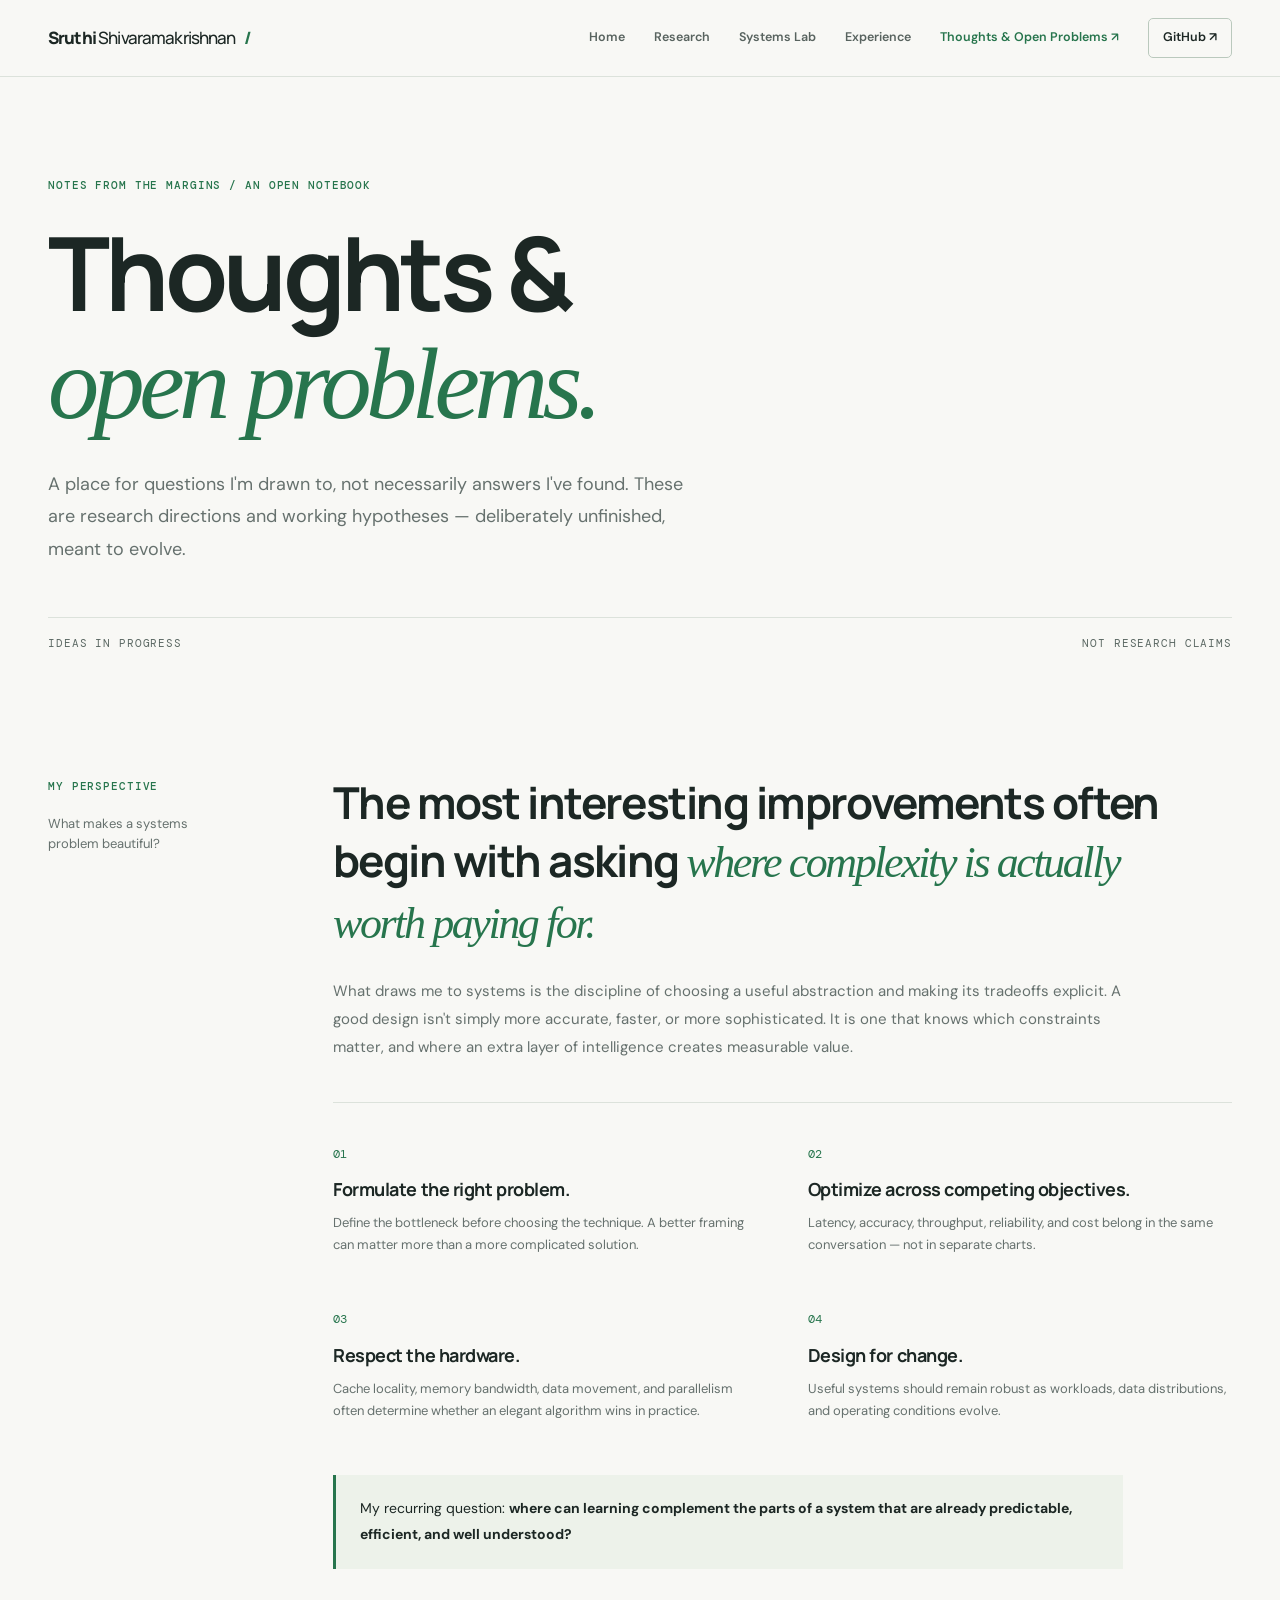
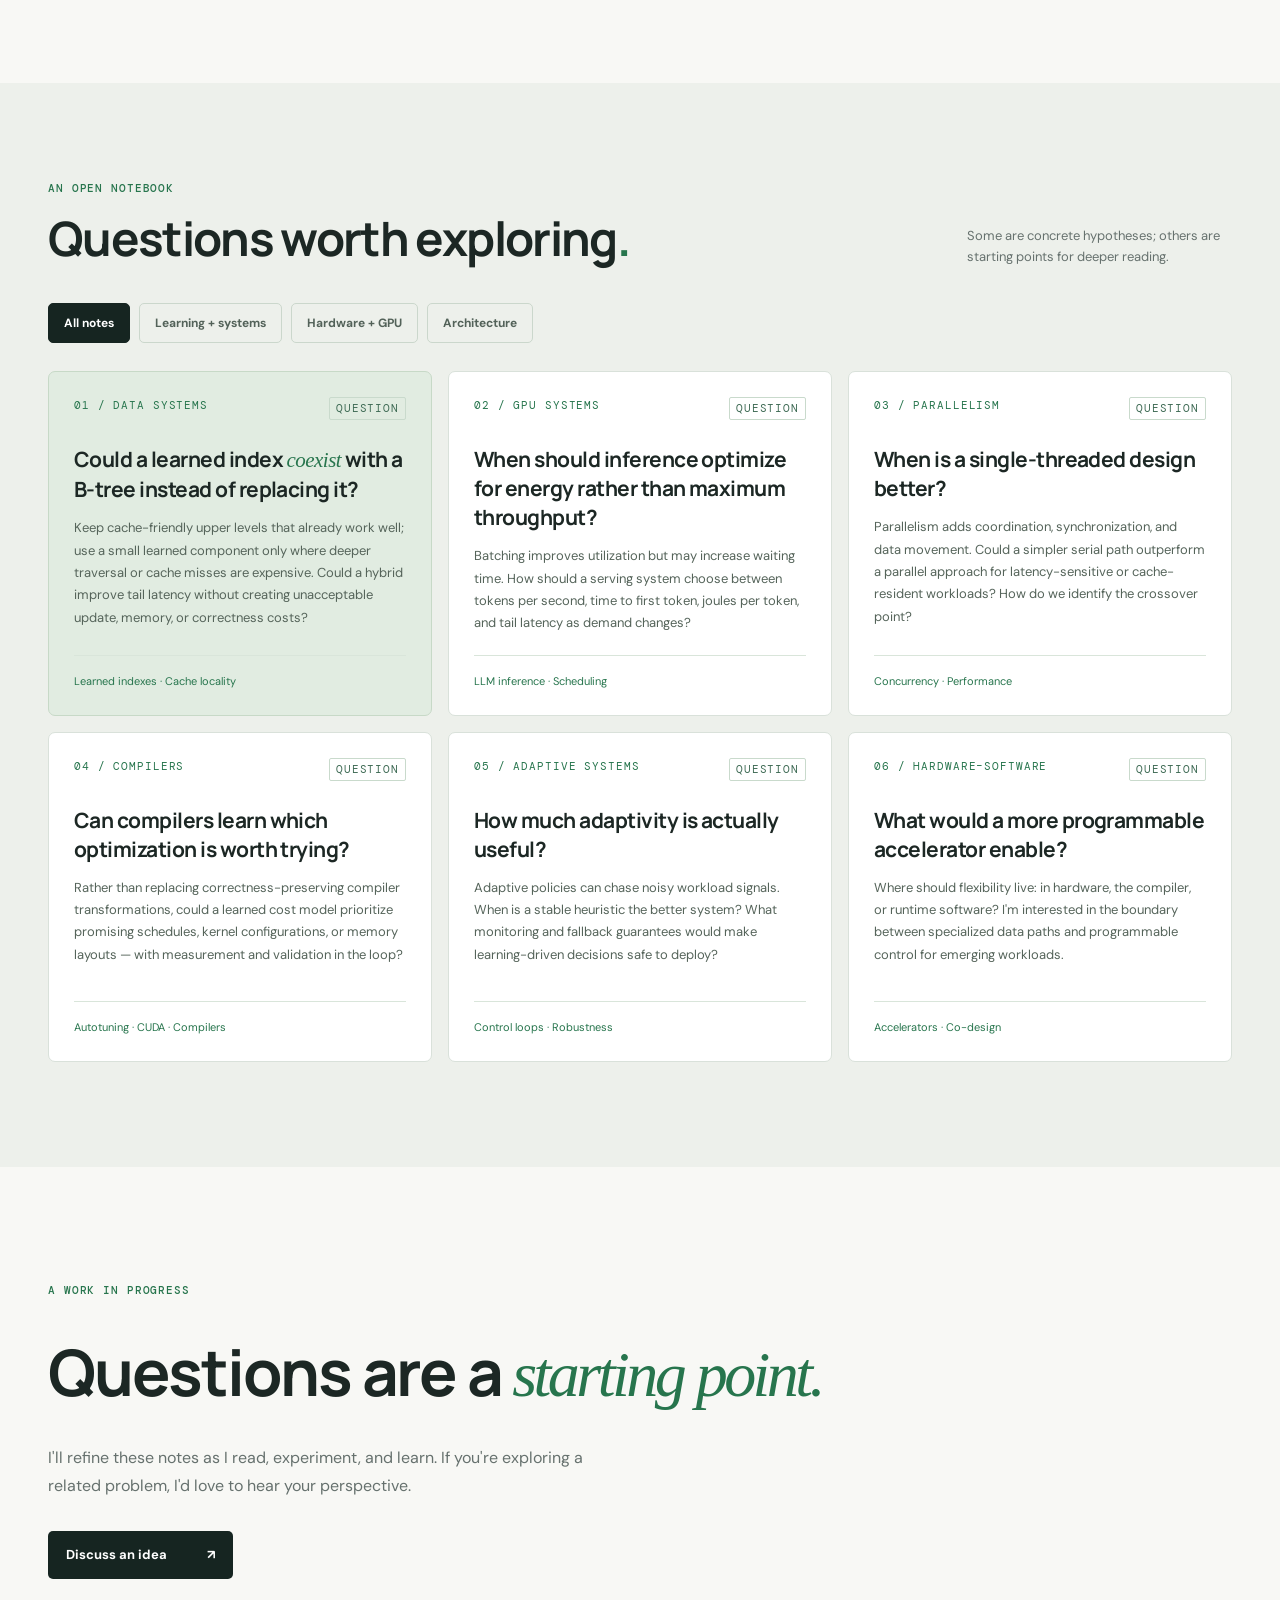
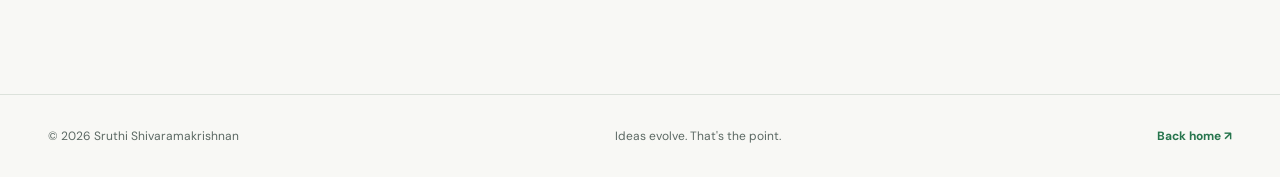
==== thoughts.html @ d37be607 "Enhance HTML with Open Graph metadata Updated the HTML structure and added Open Graph meta tags for " ====
<!doctype html><html lang="en"><head><meta charset="utf-8"><meta name="viewport" content="width=device-width,initial-scale=1"><meta name="theme-color" content="#f8f8f5"><meta name="description" content="Research notes and open questions on systems and learning by Sruthi Shivaramakrishnan."><meta property="og:title" content="Thoughts &amp; Open Problems | Sruthi Shivaramakrishnan"><meta property="og:description" content="Research notes and open questions on systems and learning."><meta property="og:type" content="website"><title>Thoughts &amp; Open Problems | Sruthi Shivaramakrishnan</title><link rel="icon" href="data:image/svg+xml,%3Csvg xmlns=%27http://www.w3.org/2000/svg%27 viewBox=%270 0 64 64%27%3E%3Crect width=%2764%27 height=%2764%27 rx=%2714%27 fill=%27%23162521%27/%3E%3Ctext x=%2732%27 y=%2745%27 font-size=%2740%27 font-family=%27Georgia,serif%27 text-anchor=%27middle%27 fill=%27%23a7d7b6%27%3ES%3C/text%3E%3C/svg%3E"><link rel="preconnect" href="https://fonts.googleapis.com"><link rel="preconnect" href="https://fonts.gstatic.com" crossorigin><link rel="stylesheet" href="https://fonts.googleapis.com/css2?family=DM+Sans:wght@400;500;600;700&family=DM+Mono:wght@400;500&family=Manrope:wght@400;500;600;700;800&display=swap"><link rel="stylesheet" href="style.css"><script src="script.js" defer></script></head><body>
<a class="skip-link" href="#main">Skip to content</a>
<header class="site-header"><div class="header-inner"><a class="wordmark" href="index.html">Sruthi <span>Shivaramakrishnan</span><span class="mark">/</span></a><button class="mobile-toggle" aria-label="Toggle menu" aria-expanded="false" aria-controls="site-nav">Menu <span>☰</span></button><nav class="nav" id="site-nav" aria-label="Main navigation"><a href="index.html">Home</a><a href="index.html#research">Research</a><a href="index.html#lab">Systems Lab</a><a href="index.html#work">Experience</a><a class="active" href="thoughts.html" aria-current="page">Thoughts &amp; Open Problems <span class="nav-arrow" aria-hidden="true">↗</span></a><a class="nav-cv" href="https://github.com/sruShiva" target="_blank" rel="noopener">GitHub ↗</a></nav></div></header>
<main id="main"><section class="thoughts-hero wrap"><span class="section-index">NOTES FROM THE MARGINS / AN OPEN NOTEBOOK</span><h1>Thoughts &amp;<br><em>open problems.</em></h1><p>A place for questions I'm drawn to, not necessarily answers I've found. These are research directions and working hypotheses — deliberately unfinished, meant to evolve.</p><div class="thought-rule"><span>IDEAS IN PROGRESS</span><span>NOT RESEARCH CLAIMS</span></div></section>
<section class="manifesto wrap"><div class="manifesto-side"><span class="section-index">MY PERSPECTIVE</span><p>What makes a systems problem beautiful?</p></div><div class="manifesto-body"><h2>The most interesting improvements often begin with asking <em>where complexity is actually worth paying for.</em></h2><p>What draws me to systems is the discipline of choosing a useful abstraction and making its tradeoffs explicit. A good design isn't simply more accurate, faster, or more sophisticated. It is one that knows which constraints matter, and where an extra layer of intelligence creates measurable value.</p><div class="principles"><div><span>01</span><h3>Formulate the right problem.</h3><p>Define the bottleneck before choosing the technique. A better framing can matter more than a more complicated solution.</p></div><div><span>02</span><h3>Optimize across competing objectives.</h3><p>Latency, accuracy, throughput, reliability, and cost belong in the same conversation — not in separate charts.</p></div><div><span>03</span><h3>Respect the hardware.</h3><p>Cache locality, memory bandwidth, data movement, and parallelism often determine whether an elegant algorithm wins in practice.</p></div><div><span>04</span><h3>Design for change.</h3><p>Useful systems should remain robust as workloads, data distributions, and operating conditions evolve.</p></div></div><p class="manifesto-close">My recurring question: <strong>where can learning complement the parts of a system that are already predictable, efficient, and well understood?</strong></p></div></section>
<section class="problems-section"><div class="wrap"><div class="section-header"><div><span class="section-index">AN OPEN NOTEBOOK</span><h2>Questions worth exploring<span class="period">.</span></h2></div><p>Some are concrete hypotheses; others are starting points for deeper reading.</p></div><div class="filter-row" role="group" aria-label="Filter topics"><button class="filter active" data-filter="all" aria-pressed="true">All notes</button><button class="filter" data-filter="learning" aria-pressed="false">Learning + systems</button><button class="filter" data-filter="hardware" aria-pressed="false">Hardware + GPU</button><button class="filter" data-filter="architecture" aria-pressed="false">Architecture</button></div><div class="problem-grid">
<article class="problem-card featured" data-topic="learning architecture"><div class="card-meta"><span>01 / DATA SYSTEMS</span><span class="question-status">QUESTION</span></div><h3>Could a learned index <em>coexist</em> with a B-tree instead of replacing it?</h3><p>Keep cache-friendly upper levels that already work well; use a small learned component only where deeper traversal or cache misses are expensive. Could a hybrid improve tail latency without creating unacceptable update, memory, or correctness costs?</p><div class="problem-bottom"><span>Learned indexes · Cache locality</span></div></article>
<article class="problem-card" data-topic="learning hardware"><div class="card-meta"><span>02 / GPU SYSTEMS</span><span class="question-status">QUESTION</span></div><h3>When should inference optimize for energy rather than maximum throughput?</h3><p>Batching improves utilization but may increase waiting time. How should a serving system choose between tokens per second, time to first token, joules per token, and tail latency as demand changes?</p><div class="problem-bottom"><span>LLM inference · Scheduling</span></div></article>
<article class="problem-card" data-topic="architecture hardware"><div class="card-meta"><span>03 / PARALLELISM</span><span class="question-status">QUESTION</span></div><h3>When is a single-threaded design better?</h3><p>Parallelism adds coordination, synchronization, and data movement. Could a simpler serial path outperform a parallel approach for latency-sensitive or cache-resident workloads? How do we identify the crossover point?</p><div class="problem-bottom"><span>Concurrency · Performance</span></div></article>
<article class="problem-card" data-topic="learning hardware"><div class="card-meta"><span>04 / COMPILERS</span><span class="question-status">QUESTION</span></div><h3>Can compilers learn which optimization is worth trying?</h3><p>Rather than replacing correctness-preserving compiler transformations, could a learned cost model prioritize promising schedules, kernel configurations, or memory layouts — with measurement and validation in the loop?</p><div class="problem-bottom"><span>Autotuning · CUDA · Compilers</span></div></article>
<article class="problem-card" data-topic="learning architecture"><div class="card-meta"><span>05 / ADAPTIVE SYSTEMS</span><span class="question-status">QUESTION</span></div><h3>How much adaptivity is actually useful?</h3><p>Adaptive policies can chase noisy workload signals. When is a stable heuristic the better system? What monitoring and fallback guarantees would make learning-driven decisions safe to deploy?</p><div class="problem-bottom"><span>Control loops · Robustness</span></div></article>
<article class="problem-card" data-topic="learning architecture hardware"><div class="card-meta"><span>06 / HARDWARE–SOFTWARE</span><span class="question-status">QUESTION</span></div><h3>What would a more programmable accelerator enable?</h3><p>Where should flexibility live: in hardware, the compiler, or runtime software? I'm interested in the boundary between specialized data paths and programmable control for emerging workloads.</p><div class="problem-bottom"><span>Accelerators · Co-design</span></div></article>
</div><p id="no-results" class="no-results" role="status" hidden>No notes in this category yet.</p></div></section>
<section class="note-outro wrap"><span class="section-index">A WORK IN PROGRESS</span><h2>Questions are a <em>starting point.</em></h2><p>I'll refine these notes as I read, experiment, and learn. If you're exploring a related problem, I'd love to hear your perspective.</p><a class="button button-dark" href="mailto:sruths@umich.edu?subject=Systems%20research%20discussion">Discuss an idea <span aria-hidden="true">↗</span></a></section></main>
<footer class="footer"><div class="wrap footer-inner"><span>© <span id="year">2026</span> Sruthi Shivaramakrishnan</span><span>Ideas evolve. That's the point.</span><a href="index.html">Back home <span aria-hidden="true">↗</span></a></div></footer></body></html>
---- style.css ----
:root{--bg:#f8f8f5;--paper:#fff;--ink:#1c2724;--muted:#66716e;--line:#dce2db;--green:#27754d;--pale:#e9f1e7;--dark:#162521;--max:1200px}[hidden]{display:none!important}*{box-sizing:border-box}html{scroll-behavior:smooth;scroll-padding-top:90px}body{margin:0;background:var(--bg);color:var(--ink);font-family:'DM Sans',system-ui,sans-serif;font-size:16px;line-height:1.55}a{color:inherit;text-decoration:none}:focus-visible{outline:2px solid var(--green);outline-offset:3px;border-radius:3px}.skip-link{position:absolute;left:16px;top:-60px;z-index:20;background:var(--dark);color:#fff;padding:10px 16px;border-radius:5px;font-size:13px;font-weight:700}.skip-link:focus{top:12px}button,input{font:inherit}button{cursor:pointer}h1,h2,h3,p{margin-top:0}h1,h2,h3{font-family:Manrope,system-ui,sans-serif}h1{letter-spacing:-.045em}h2{letter-spacing:-.035em}h3{letter-spacing:-.025em}.wrap{width:min(var(--max),calc(100% - 96px));margin-inline:auto}.site-header{background:rgba(248,248,245,.95);border-bottom:1px solid var(--line);position:sticky;z-index:10;top:0;backdrop-filter:blur(14px)}.header-inner{width:min(var(--max),calc(100% - 96px));margin-inline:auto;min-height:76px;padding:0;display:flex;align-items:center;justify-content:space-between;gap:26px}.wordmark{font-family:Manrope,sans-serif;font-size:17px;letter-spacing:-.05em;font-weight:800;white-space:nowrap}.wordmark span:not(.mark){font-weight:500}.mark{color:var(--green);margin-left:8px}.nav{display:flex;align-items:center;gap:29px}.nav>a{font-size:12.5px;color:#58635f;white-space:nowrap;font-weight:600;transition:color .2s}.nav>a:hover,.nav>a.active{color:var(--green)}.nav-arrow{font-size:12px}.nav>a.nav-cv{color:var(--ink);border:1px solid #bac9bd;border-radius:5px;padding:9px 14px}.mobile-toggle{display:none;background:none;border:0;color:var(--ink)}.eyebrow,.section-index,.mini-label,.aside-top,.aside-num,.aside-foot,.chip,.calc-light,.card-meta,.thought-rule,.edu-date,.question-status{font-family:'DM Mono',monospace;font-size:11px;letter-spacing:.08em}.section-index{color:var(--green);font-weight:500}.period{color:var(--green)}.hero{min-height:680px;display:grid;grid-template-columns:1.6fr .88fr;gap:9%;align-items:center;padding-top:80px;padding-bottom:96px}.eyebrow{color:#556862;letter-spacing:.075em;display:flex;align-items:center;gap:10px;margin-bottom:27px}.online-dot{width:8px;height:8px;background:#3b9168;border-radius:50%;box-shadow:0 0 0 4px #e5eee6}.hero h1{font-size:clamp(43px,5.35vw,77px);font-weight:800;line-height:1.13;max-width:760px;margin-bottom:28px}.hero h1 em,.lab-copy h2 em,.thoughts-hero h1 em,.manifesto h2 em,.note-outro h2 em,.contact h2 em{font-family:Georgia,'Times New Roman',serif;font-weight:400;color:var(--green);letter-spacing:-.055em}.underline-sketch{text-decoration:underline;text-decoration-color:#a4c5a8;text-decoration-thickness:5px;text-underline-offset:7px}.hero-text{max-width:640px;font-size:17px;line-height:1.8;color:#54605b;margin-bottom:30px}.hero-actions{display:flex;align-items:center;gap:12px;flex-wrap:wrap}.button{display:inline-flex;gap:40px;align-items:center;justify-content:space-between;padding:14px 18px;font-size:13px;font-weight:700;border-radius:5px;transition:transform .18s,background .18s}.button:hover{transform:translateY(-2px)}.button-dark{background:var(--dark);color:white}.button-dark:hover{background:#2d4a3c}.button-outline{border:1px solid #bfc9c1;background:transparent}.social-line{margin-top:40px;display:flex;gap:20px;flex-wrap:wrap;font-size:12px;color:#55615c}.social-line a{color:var(--green);font-weight:700}.hero-aside{border:1px solid #cfdbd0;border-radius:9px;background:#f0f4ed;padding:26px 29px;box-shadow:14px 14px 0 #e8eee6;max-width:420px}.aside-top span:last-child{white-space:nowrap}.aside-top{display:flex;justify-content:space-between;gap:12px;color:var(--green);padding-bottom:17px;border-bottom:1px solid #ccdbcc}.aside-item{display:flex;gap:18px;padding:18px 0;border-bottom:1px solid #d5e0d4}.aside-num{color:#3f7a58;padding-top:3px}.aside-item p{font-size:17px;letter-spacing:-.025em;line-height:1.45;margin:0}.aside-item strong{color:var(--green)}.aside-foot{padding-top:20px;color:#5c7365;text-transform:uppercase}.quote-band{background:var(--dark);color:#e6eee9;padding:38px 0}.quote-band .wrap{display:flex;align-items:center;gap:60px}.quote-band .section-index{color:#a6cbb1;min-width:150px}.quote-band p{font-size:21px;font-family:Manrope,sans-serif;line-height:1.45;letter-spacing:-.025em;margin:0;flex:1}.quote-band p em{color:#a7d7b6;font-family:Georgia,serif}.quote-band a{white-space:nowrap;color:#bbdac5;font-size:12px;font-weight:700}.section{padding:108px 0 115px}.section-header{display:flex;align-items:flex-end;justify-content:space-between;gap:30px;margin-bottom:36px}.section-header h2,.education-grid h2{font-size:clamp(32px,3.7vw,48px);line-height:1.2;margin:10px 0 0}.section-header>p{font-size:13px;max-width:265px;margin:0;color:var(--muted)}.research-list{border-top:1px solid var(--line)}.research-row{display:grid;grid-template-columns:220px 1fr;gap:30px;padding:30px 0;border-bottom:1px solid var(--line)}.research-meta{display:flex;flex-direction:column;gap:12px;align-items:flex-start;color:#5b6863;font-size:12px}.chip{color:var(--green);background:var(--pale);border:1px solid #d7e6d8;border-radius:3px;padding:5px 8px;font-size:11px}.chip-neutral{color:#666c64;background:#ecede7;border-color:#e3e4dc}.research-row h3{font-size:22px;margin-bottom:9px}.research-row p{max-width:760px;color:var(--muted);font-size:14px;line-height:1.75;margin-bottom:15px}.tags{display:flex;gap:7px;flex-wrap:wrap}.tags span{border:1px solid #d6dfd7;padding:3px 10px;border-radius:30px;font-size:11px;color:#65756b}.lab-section{background:#e9eee8;padding:92px 0}.lab-layout{display:grid;grid-template-columns:.85fr 1.15fr;gap:9%;align-items:center}.lab-copy h2{font-size:clamp(38px,4vw,57px);line-height:1.2;margin:22px 0}.lab-copy>p{color:#59685f;max-width:390px;line-height:1.8}.lab-copy .lab-note{border-left:2px solid var(--green);padding-left:17px;font-size:12px;margin-top:35px}.calculator{background:var(--paper);border:1px solid #d3ddd4;border-radius:9px;box-shadow:0 15px 50px #23372a0d;overflow:hidden}.calc-head{display:flex;justify-content:space-between;align-items:center;padding:23px 27px;border-bottom:1px solid var(--line)}.mini-label{color:var(--green);font-size:11px}.calc-head h3{font-size:19px;margin:4px 0 0}.calc-light{color:var(--green);font-size:11px}.controls{padding:25px 27px 6px;display:grid;gap:11px}.controls label{display:flex;justify-content:space-between;gap:10px;font-size:12px;color:#55615c}.controls label strong{color:var(--ink);font-weight:700}.controls input[type=range]{width:100%;accent-color:var(--green);margin:0 0 11px;cursor:pointer}.metric-grid{display:grid;grid-template-columns:repeat(3,1fr);margin:7px 27px 0;border-top:1px solid var(--line);border-bottom:1px solid var(--line)}.metric{padding:21px 10px 20px 0}.metric+.metric{padding-left:18px;border-left:1px solid var(--line)}.metric span{display:block;color:#55645a;font-size:11px;margin-bottom:6px}.metric strong{font-family:Manrope;font-size:26px;letter-spacing:-.06em}.metric small{font-size:12px;color:#5f6b65;font-weight:500}.calc-footer{padding:17px 27px 24px;display:flex;align-items:center;justify-content:space-between;gap:20px}.calc-footer span{max-width:380px;font-size:11px;line-height:1.5;color:#5f6b65}.calc-footer button{border:0;background:none;font-size:12px;color:var(--green);font-weight:700;white-space:nowrap}.timeline{border-top:1px solid var(--line)}.timeline-row{display:grid;grid-template-columns:210px 1fr;gap:25px;padding:21px 0;border-bottom:1px solid var(--line)}.timeline-row>span{font-family:'DM Mono',monospace;font-size:12px;color:#5b6863}.timeline-row h3{font-size:17px;margin:0 0 4px}.timeline-row p{font-size:13px;color:var(--muted);margin:0}.timeline-row p.role-note{margin-top:8px;max-width:760px;line-height:1.7;color:#4b5a53}#honors{padding-top:100px}.education-strip{background:#edf0eb;padding:74px 0}.education-grid{display:grid;grid-template-columns:1fr 1fr 1fr;gap:60px}.education-grid h3{font-size:18px;margin:12px 0 7px}.education-grid p{font-size:13px;margin:0 0 10px}.education-grid small{font-size:12px;color:var(--muted);line-height:1.7;display:block}.edu-date{color:var(--green)}.contact{padding-top:110px;padding-bottom:110px}.contact h2{font-size:clamp(39px,5vw,67px);line-height:1.14;margin:20px 0}.contact p{max-width:540px;color:var(--muted);line-height:1.8}.contact .button{margin-top:12px}.footer{border-top:1px solid var(--line)}.footer-inner{min-height:82px;display:flex;align-items:center;justify-content:space-between;gap:15px;color:#5b6863;font-size:12px}.footer a{color:var(--green);font-weight:700}
/* Thoughts page */.thoughts-hero{padding-top:95px;padding-bottom:57px}.thoughts-hero h1{font-size:clamp(58px,8vw,116px);line-height:1.05;margin:22px 0 30px}.thoughts-hero>p{max-width:650px;font-size:18px;color:var(--muted);line-height:1.8;margin-bottom:52px}.thought-rule{border-top:1px solid var(--line);padding-top:17px;display:flex;justify-content:space-between;color:#5b6863}.manifesto{display:grid;grid-template-columns:220px 1fr;gap:65px;padding-top:64px;padding-bottom:100px}.manifesto-side p{font-size:13px;color:var(--muted);margin-top:16px;max-width:175px}.manifesto-body h2{font-size:clamp(27px,3.5vw,44px);max-width:830px;line-height:1.32;margin-bottom:25px}.manifesto-body>p{font-size:15px;line-height:1.85;color:var(--muted);max-width:790px}.principles{display:grid;grid-template-columns:1fr 1fr;gap:37px 50px;border-top:1px solid var(--line);padding-top:38px;margin:40px 0}.principles>div>span{font-family:'DM Mono',monospace;color:var(--green);font-size:12px}.principles h3{font-size:18px;margin:11px 0 8px}.principles p{font-size:13px;line-height:1.7;color:var(--muted)}.manifesto-body .manifesto-close{background:#edf2ea;border-left:3px solid var(--green);padding:21px 24px;color:var(--ink);font-size:14px}.problems-section{padding:92px 0 105px;background:#edf0eb}.filter-row{display:flex;gap:9px;flex-wrap:wrap;margin-bottom:28px}.filter{padding:10px 15px;background:transparent;border:1px solid #cbd7cc;border-radius:5px;color:#536259;font-size:12px;font-weight:700}.filter.active,.filter:hover{background:var(--dark);color:#fff;border-color:var(--dark)}.problem-grid{display:grid;grid-template-columns:repeat(3,1fr);gap:16px}.problem-card{background:#fff;border:1px solid #d9e1da;border-radius:7px;padding:25px;display:flex;flex-direction:column;min-height:330px;transition:transform .2s,box-shadow .2s}.problem-card:hover{transform:translateY(-3px);box-shadow:0 14px 35px #18382510}.problem-card.featured{background:#e1ece1;border-color:#c7d9c7}.card-meta{display:flex;justify-content:space-between;gap:10px;color:var(--green);font-size:11px}.question-status{border:1px solid #c9dacc;color:#3f6b55;border-radius:2px;padding:2px 6px;font-size:11px;white-space:nowrap}.problem-card h3{font-size:21px;line-height:1.38;margin:25px 0 13px}.problem-card h3 em{font-family:Georgia,serif;color:var(--green);font-weight:400}.problem-card>p{color:#55645a;font-size:13px;line-height:1.72;margin:0 0 20px}.problem-bottom{margin-top:auto;border-top:1px solid #d9e5da;padding-top:17px;display:flex;justify-content:space-between;align-items:center;gap:10px;font-size:11px;color:var(--green)}.no-results{color:var(--muted);margin-top:30px}.note-outro{padding-top:110px;padding-bottom:115px}.note-outro h2{font-size:clamp(36px,5vw,66px);margin:20px 0}.note-outro p{max-width:570px;color:var(--muted);line-height:1.75}.note-outro .button{margin-top:15px}
@media(max-width:1100px){.header-inner{width:calc(100% - 56px)}.nav{gap:15px}.nav>a{font-size:11px}.wrap{width:min(var(--max),calc(100% - 56px))}.hero{gap:5%}.hero h1{font-size:clamp(40px,5vw,64px)}.aside-item p{font-size:15px}.problem-grid{grid-template-columns:repeat(2,1fr)}}
@media(min-width:781px) and (max-width:860px){.nav{gap:11px}.nav>a.nav-cv{padding:8px 10px}.header-inner{gap:14px}.wordmark{font-size:15px}}
@media(max-width:780px){.header-inner{min-height:66px}.nav{padding-left:28px!important;padding-right:28px!important}.mobile-toggle{display:flex;gap:7px;align-items:center;font-size:13px;font-weight:700}.nav{display:none;position:absolute;top:66px;left:0;right:0;flex-direction:column;align-items:stretch;background:var(--bg);padding:20px 28px;border-bottom:1px solid var(--line);gap:0;box-shadow:0 15px 25px #0000000a}.nav.open{display:flex}.nav>a{padding:11px 0;font-size:13px}.nav>a.nav-cv{border:0;padding:11px 0}.hero{grid-template-columns:1fr;min-height:auto;padding-top:65px;padding-bottom:85px;gap:45px}.hero-aside{max-width:none}.quote-band .wrap{display:block}.quote-band p{margin:15px 0}.quote-band a{display:inline-block}.section{padding:75px 0}.section-header{display:block}.section-header>p{margin-top:15px}.research-row{grid-template-columns:1fr;gap:14px}.research-meta{grid-column:1/-1;flex-direction:row;align-items:center;gap:15px}.lab-layout{grid-template-columns:1fr;gap:30px}.timeline-row{grid-template-columns:150px 1fr}.education-grid{grid-template-columns:1fr 1fr;gap:35px}.education-grid>div:first-child{grid-column:1/-1}.manifesto{grid-template-columns:1fr;gap:15px}.manifesto-side p{max-width:none}.thoughts-hero{padding-top:68px}.problem-grid{grid-template-columns:1fr 1fr}.problem-card{min-height:340px}.footer-inner{flex-wrap:wrap;padding:23px 0}}
@media(max-width:540px){.wrap{width:calc(100% - 38px)}.header-inner{width:calc(100% - 38px)}.nav{padding-left:19px!important;padding-right:19px!important}.wordmark{font-size:14px}.hero h1{font-size:43px}.hero-text{font-size:15px}.hero-actions{align-items:stretch;flex-direction:column}.hero-actions .button{width:100%}.social-line{gap:12px}.aside-item p{font-size:16px}.research-row h3{font-size:19px}.metric-grid{grid-template-columns:1fr 1fr}.metric:last-child{grid-column:1/-1;border-left:0;border-top:1px solid var(--line);padding-left:0}.metric strong{font-size:25px}.calc-footer{align-items:flex-start}.timeline-row{grid-template-columns:1fr;gap:6px}.education-grid{grid-template-columns:1fr}.education-grid>div:first-child{grid-column:auto}.principles{grid-template-columns:1fr;gap:20px}.problem-grid{grid-template-columns:1fr}.problem-card{min-height:280px}.thoughts-hero h1{font-size:60px}.thoughts-hero>p{font-size:15px}.thought-rule{font-size:10px;gap:12px;flex-wrap:wrap}.footer-inner{display:grid;gap:8px}.quote-band p{font-size:18px}}
@media(prefers-reduced-motion:reduce){*,*:before,*:after{scroll-behavior:auto!important;transition:none!important}}
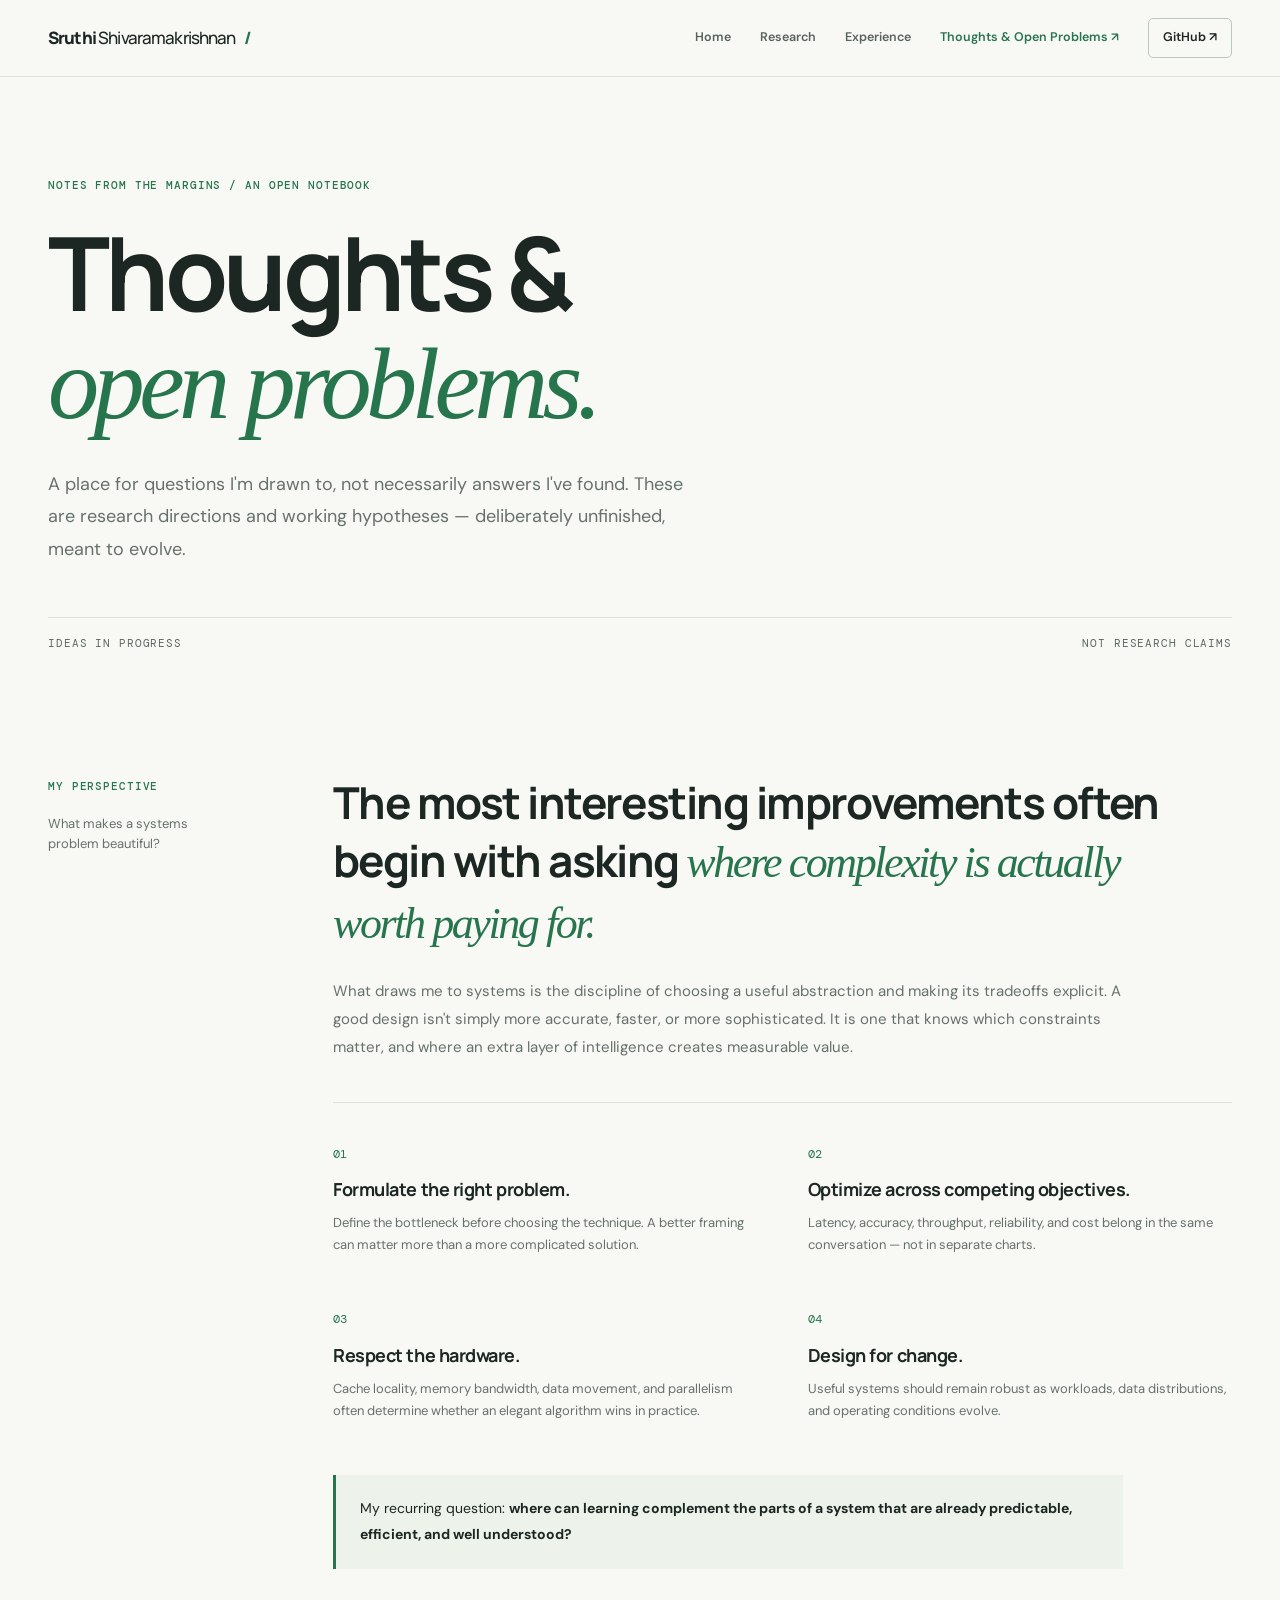
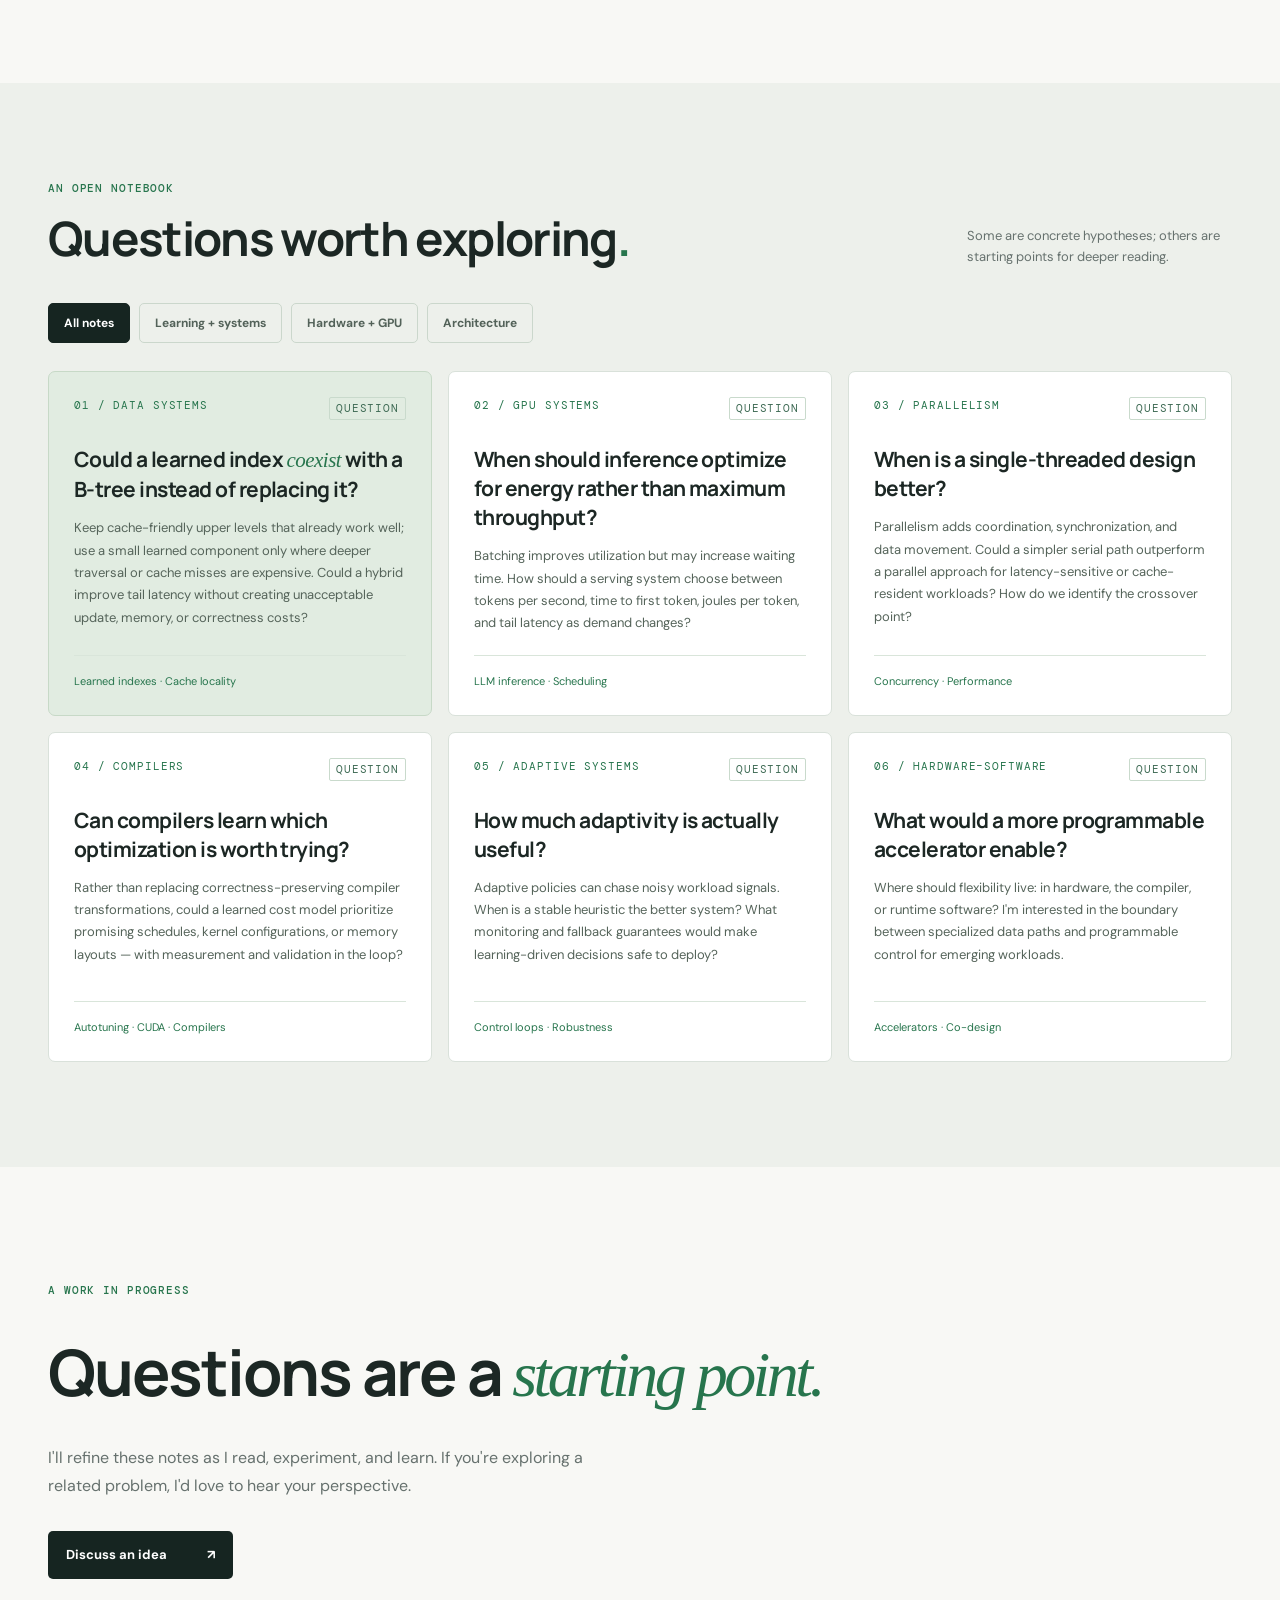
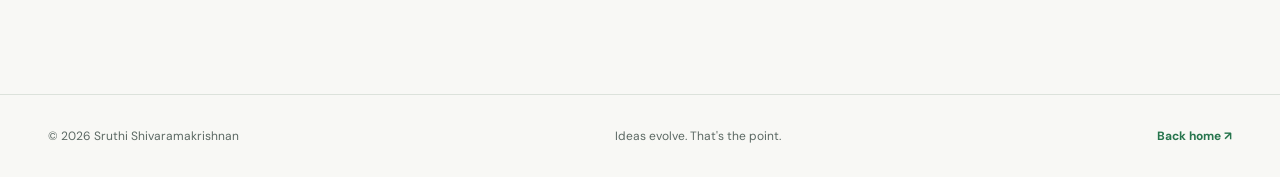
==== commit 61080ec5: "Duplicate header and footer sections in thoughts.html" ====
--- a/thoughts.html
+++ b/thoughts.html
@@ -1,6 +1,6 @@
 <!doctype html><html lang="en"><head><meta charset="utf-8"><meta name="viewport" content="width=device-width,initial-scale=1"><meta name="theme-color" content="#f8f8f5"><meta name="description" content="Research notes and open questions on systems and learning by Sruthi Shivaramakrishnan."><meta property="og:title" content="Thoughts &amp; Open Problems | Sruthi Shivaramakrishnan"><meta property="og:description" content="Research notes and open questions on systems and learning."><meta property="og:type" content="website"><title>Thoughts &amp; Open Problems | Sruthi Shivaramakrishnan</title><link rel="icon" href="data:image/svg+xml,%3Csvg xmlns=%27http://www.w3.org/2000/svg%27 viewBox=%270 0 64 64%27%3E%3Crect width=%2764%27 height=%2764%27 rx=%2714%27 fill=%27%23162521%27/%3E%3Ctext x=%2732%27 y=%2745%27 font-size=%2740%27 font-family=%27Georgia,serif%27 text-anchor=%27middle%27 fill=%27%23a7d7b6%27%3ES%3C/text%3E%3C/svg%3E"><link rel="preconnect" href="https://fonts.googleapis.com"><link rel="preconnect" href="https://fonts.gstatic.com" crossorigin><link rel="stylesheet" href="https://fonts.googleapis.com/css2?family=DM+Sans:wght@400;500;600;700&family=DM+Mono:wght@400;500&family=Manrope:wght@400;500;600;700;800&display=swap"><link rel="stylesheet" href="style.css"><script src="script.js" defer></script></head><body>
 <a class="skip-link" href="#main">Skip to content</a>
-<header class="site-header"><div class="header-inner"><a class="wordmark" href="index.html">Sruthi <span>Shivaramakrishnan</span><span class="mark">/</span></a><button class="mobile-toggle" aria-label="Toggle menu" aria-expanded="false" aria-controls="site-nav">Menu <span>☰</span></button><nav class="nav" id="site-nav" aria-label="Main navigation"><a href="index.html">Home</a><a href="index.html#research">Research</a><a href="index.html#lab">Systems Lab</a><a href="index.html#work">Experience</a><a class="active" href="thoughts.html" aria-current="page">Thoughts &amp; Open Problems <span class="nav-arrow" aria-hidden="true">↗</span></a><a class="nav-cv" href="https://github.com/sruShiva" target="_blank" rel="noopener">GitHub ↗</a></nav></div></header>
+<header class="site-header"><div class="header-inner"><a class="wordmark" href="index.html">Sruthi <span>Shivaramakrishnan</span><span class="mark">/</span></a><button class="mobile-toggle" aria-label="Toggle menu" aria-expanded="false" aria-controls="site-nav">Menu <span>☰</span></button><nav class="nav" id="site-nav" aria-label="Main navigation"><a href="index.html">Home</a><a href="index.html#research">Research</a><a href="index.html#work">Experience</a><a class="active" href="thoughts.html" aria-current="page">Thoughts &amp; Open Problems <span class="nav-arrow" aria-hidden="true">↗</span></a><a class="nav-cv" href="https://github.com/sruShiva" target="_blank" rel="noopener">GitHub ↗</a></nav></div></header>
 <main id="main"><section class="thoughts-hero wrap"><span class="section-index">NOTES FROM THE MARGINS / AN OPEN NOTEBOOK</span><h1>Thoughts &amp;<br><em>open problems.</em></h1><p>A place for questions I'm drawn to, not necessarily answers I've found. These are research directions and working hypotheses — deliberately unfinished, meant to evolve.</p><div class="thought-rule"><span>IDEAS IN PROGRESS</span><span>NOT RESEARCH CLAIMS</span></div></section>
 <section class="manifesto wrap"><div class="manifesto-side"><span class="section-index">MY PERSPECTIVE</span><p>What makes a systems problem beautiful?</p></div><div class="manifesto-body"><h2>The most interesting improvements often begin with asking <em>where complexity is actually worth paying for.</em></h2><p>What draws me to systems is the discipline of choosing a useful abstraction and making its tradeoffs explicit. A good design isn't simply more accurate, faster, or more sophisticated. It is one that knows which constraints matter, and where an extra layer of intelligence creates measurable value.</p><div class="principles"><div><span>01</span><h3>Formulate the right problem.</h3><p>Define the bottleneck before choosing the technique. A better framing can matter more than a more complicated solution.</p></div><div><span>02</span><h3>Optimize across competing objectives.</h3><p>Latency, accuracy, throughput, reliability, and cost belong in the same conversation — not in separate charts.</p></div><div><span>03</span><h3>Respect the hardware.</h3><p>Cache locality, memory bandwidth, data movement, and parallelism often determine whether an elegant algorithm wins in practice.</p></div><div><span>04</span><h3>Design for change.</h3><p>Useful systems should remain robust as workloads, data distributions, and operating conditions evolve.</p></div></div><p class="manifesto-close">My recurring question: <strong>where can learning complement the parts of a system that are already predictable, efficient, and well understood?</strong></p></div></section>
 <section class="problems-section"><div class="wrap"><div class="section-header"><div><span class="section-index">AN OPEN NOTEBOOK</span><h2>Questions worth exploring<span class="period">.</span></h2></div><p>Some are concrete hypotheses; others are starting points for deeper reading.</p></div><div class="filter-row" role="group" aria-label="Filter topics"><button class="filter active" data-filter="all" aria-pressed="true">All notes</button><button class="filter" data-filter="learning" aria-pressed="false">Learning + systems</button><button class="filter" data-filter="hardware" aria-pressed="false">Hardware + GPU</button><button class="filter" data-filter="architecture" aria-pressed="false">Architecture</button></div><div class="problem-grid">
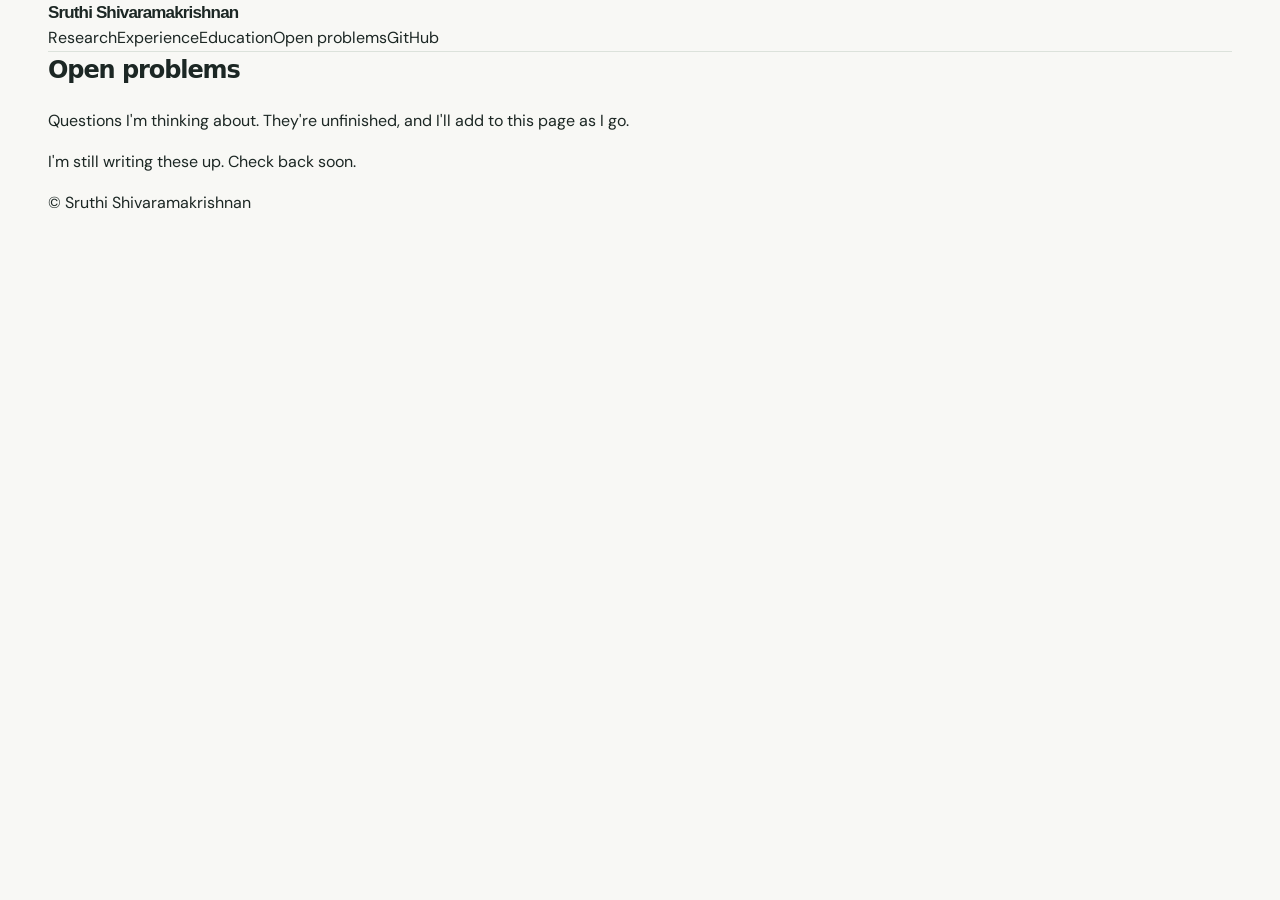
==== commit d18b0b78: "Revise thoughts.html for improved structure and content Updated the HTML structure and content for c" ====
--- a/thoughts.html
+++ b/thoughts.html
@@ -1,15 +1,30 @@
-<!doctype html><html lang="en"><head><meta charset="utf-8"><meta name="viewport" content="width=device-width,initial-scale=1"><meta name="theme-color" content="#f8f8f5"><meta name="description" content="Research notes and open questions on systems and learning by Sruthi Shivaramakrishnan."><meta property="og:title" content="Thoughts &amp; Open Problems | Sruthi Shivaramakrishnan"><meta property="og:description" content="Research notes and open questions on systems and learning."><meta property="og:type" content="website"><title>Thoughts &amp; Open Problems | Sruthi Shivaramakrishnan</title><link rel="icon" href="data:image/svg+xml,%3Csvg xmlns=%27http://www.w3.org/2000/svg%27 viewBox=%270 0 64 64%27%3E%3Crect width=%2764%27 height=%2764%27 rx=%2714%27 fill=%27%23162521%27/%3E%3Ctext x=%2732%27 y=%2745%27 font-size=%2740%27 font-family=%27Georgia,serif%27 text-anchor=%27middle%27 fill=%27%23a7d7b6%27%3ES%3C/text%3E%3C/svg%3E"><link rel="preconnect" href="https://fonts.googleapis.com"><link rel="preconnect" href="https://fonts.gstatic.com" crossorigin><link rel="stylesheet" href="https://fonts.googleapis.com/css2?family=DM+Sans:wght@400;500;600;700&family=DM+Mono:wght@400;500&family=Manrope:wght@400;500;600;700;800&display=swap"><link rel="stylesheet" href="style.css"><script src="script.js" defer></script></head><body>
+<!doctype html>
+<html lang="en">
+<head>
+<meta charset="utf-8">
+<meta name="viewport" content="width=device-width,initial-scale=1">
+<title>Open problems | Sruthi Shivaramakrishnan</title>
+<meta name="description" content="Questions in systems and learning that Sruthi Shivaramakrishnan is thinking about.">
+<link rel="icon" href="data:image/svg+xml,%3Csvg xmlns=%27http://www.w3.org/2000/svg%27 viewBox=%270 0 64 64%27%3E%3Crect width=%2764%27 height=%2764%27 rx=%2714%27 fill=%27%23162521%27/%3E%3Ctext x=%2732%27 y=%2745%27 font-size=%2740%27 font-family=%27Georgia,serif%27 text-anchor=%27middle%27 fill=%27%23a7d7b6%27%3ES%3C/text%3E%3C/svg%3E">
+<link rel="preconnect" href="https://fonts.googleapis.com"><link rel="preconnect" href="https://fonts.gstatic.com" crossorigin>
+<link rel="stylesheet" href="https://fonts.googleapis.com/css2?family=DM+Sans:ital,wght@0,400;0,500;0,600;1,400&display=swap">
+<link rel="stylesheet" href="style.css">
+</head>
+<body>
 <a class="skip-link" href="#main">Skip to content</a>
-<header class="site-header"><div class="header-inner"><a class="wordmark" href="index.html">Sruthi <span>Shivaramakrishnan</span><span class="mark">/</span></a><button class="mobile-toggle" aria-label="Toggle menu" aria-expanded="false" aria-controls="site-nav">Menu <span>☰</span></button><nav class="nav" id="site-nav" aria-label="Main navigation"><a href="index.html">Home</a><a href="index.html#research">Research</a><a href="index.html#work">Experience</a><a class="active" href="thoughts.html" aria-current="page">Thoughts &amp; Open Problems <span class="nav-arrow" aria-hidden="true">↗</span></a><a class="nav-cv" href="https://github.com/sruShiva" target="_blank" rel="noopener">GitHub ↗</a></nav></div></header>
-<main id="main"><section class="thoughts-hero wrap"><span class="section-index">NOTES FROM THE MARGINS / AN OPEN NOTEBOOK</span><h1>Thoughts &amp;<br><em>open problems.</em></h1><p>A place for questions I'm drawn to, not necessarily answers I've found. These are research directions and working hypotheses — deliberately unfinished, meant to evolve.</p><div class="thought-rule"><span>IDEAS IN PROGRESS</span><span>NOT RESEARCH CLAIMS</span></div></section>
-<section class="manifesto wrap"><div class="manifesto-side"><span class="section-index">MY PERSPECTIVE</span><p>What makes a systems problem beautiful?</p></div><div class="manifesto-body"><h2>The most interesting improvements often begin with asking <em>where complexity is actually worth paying for.</em></h2><p>What draws me to systems is the discipline of choosing a useful abstraction and making its tradeoffs explicit. A good design isn't simply more accurate, faster, or more sophisticated. It is one that knows which constraints matter, and where an extra layer of intelligence creates measurable value.</p><div class="principles"><div><span>01</span><h3>Formulate the right problem.</h3><p>Define the bottleneck before choosing the technique. A better framing can matter more than a more complicated solution.</p></div><div><span>02</span><h3>Optimize across competing objectives.</h3><p>Latency, accuracy, throughput, reliability, and cost belong in the same conversation — not in separate charts.</p></div><div><span>03</span><h3>Respect the hardware.</h3><p>Cache locality, memory bandwidth, data movement, and parallelism often determine whether an elegant algorithm wins in practice.</p></div><div><span>04</span><h3>Design for change.</h3><p>Useful systems should remain robust as workloads, data distributions, and operating conditions evolve.</p></div></div><p class="manifesto-close">My recurring question: <strong>where can learning complement the parts of a system that are already predictable, efficient, and well understood?</strong></p></div></section>
-<section class="problems-section"><div class="wrap"><div class="section-header"><div><span class="section-index">AN OPEN NOTEBOOK</span><h2>Questions worth exploring<span class="period">.</span></h2></div><p>Some are concrete hypotheses; others are starting points for deeper reading.</p></div><div class="filter-row" role="group" aria-label="Filter topics"><button class="filter active" data-filter="all" aria-pressed="true">All notes</button><button class="filter" data-filter="learning" aria-pressed="false">Learning + systems</button><button class="filter" data-filter="hardware" aria-pressed="false">Hardware + GPU</button><button class="filter" data-filter="architecture" aria-pressed="false">Architecture</button></div><div class="problem-grid">
-<article class="problem-card featured" data-topic="learning architecture"><div class="card-meta"><span>01 / DATA SYSTEMS</span><span class="question-status">QUESTION</span></div><h3>Could a learned index <em>coexist</em> with a B-tree instead of replacing it?</h3><p>Keep cache-friendly upper levels that already work well; use a small learned component only where deeper traversal or cache misses are expensive. Could a hybrid improve tail latency without creating unacceptable update, memory, or correctness costs?</p><div class="problem-bottom"><span>Learned indexes · Cache locality</span></div></article>
-<article class="problem-card" data-topic="learning hardware"><div class="card-meta"><span>02 / GPU SYSTEMS</span><span class="question-status">QUESTION</span></div><h3>When should inference optimize for energy rather than maximum throughput?</h3><p>Batching improves utilization but may increase waiting time. How should a serving system choose between tokens per second, time to first token, joules per token, and tail latency as demand changes?</p><div class="problem-bottom"><span>LLM inference · Scheduling</span></div></article>
-<article class="problem-card" data-topic="architecture hardware"><div class="card-meta"><span>03 / PARALLELISM</span><span class="question-status">QUESTION</span></div><h3>When is a single-threaded design better?</h3><p>Parallelism adds coordination, synchronization, and data movement. Could a simpler serial path outperform a parallel approach for latency-sensitive or cache-resident workloads? How do we identify the crossover point?</p><div class="problem-bottom"><span>Concurrency · Performance</span></div></article>
-<article class="problem-card" data-topic="learning hardware"><div class="card-meta"><span>04 / COMPILERS</span><span class="question-status">QUESTION</span></div><h3>Can compilers learn which optimization is worth trying?</h3><p>Rather than replacing correctness-preserving compiler transformations, could a learned cost model prioritize promising schedules, kernel configurations, or memory layouts — with measurement and validation in the loop?</p><div class="problem-bottom"><span>Autotuning · CUDA · Compilers</span></div></article>
-<article class="problem-card" data-topic="learning architecture"><div class="card-meta"><span>05 / ADAPTIVE SYSTEMS</span><span class="question-status">QUESTION</span></div><h3>How much adaptivity is actually useful?</h3><p>Adaptive policies can chase noisy workload signals. When is a stable heuristic the better system? What monitoring and fallback guarantees would make learning-driven decisions safe to deploy?</p><div class="problem-bottom"><span>Control loops · Robustness</span></div></article>
-<article class="problem-card" data-topic="learning architecture hardware"><div class="card-meta"><span>06 / HARDWARE–SOFTWARE</span><span class="question-status">QUESTION</span></div><h3>What would a more programmable accelerator enable?</h3><p>Where should flexibility live: in hardware, the compiler, or runtime software? I'm interested in the boundary between specialized data paths and programmable control for emerging workloads.</p><div class="problem-bottom"><span>Accelerators · Co-design</span></div></article>
-</div><p id="no-results" class="no-results" role="status" hidden>No notes in this category yet.</p></div></section>
-<section class="note-outro wrap"><span class="section-index">A WORK IN PROGRESS</span><h2>Questions are a <em>starting point.</em></h2><p>I'll refine these notes as I read, experiment, and learn. If you're exploring a related problem, I'd love to hear your perspective.</p><a class="button button-dark" href="mailto:sruths@umich.edu?subject=Systems%20research%20discussion">Discuss an idea <span aria-hidden="true">↗</span></a></section></main>
-<footer class="footer"><div class="wrap footer-inner"><span>© <span id="year">2026</span> Sruthi Shivaramakrishnan</span><span>Ideas evolve. That's the point.</span><a href="index.html">Back home <span aria-hidden="true">↗</span></a></div></footer></body></html>
+<header class="wrap site-header"><a class="wordmark" href="index.html">Sruthi Shivaramakrishnan</a><nav aria-label="Main navigation"><a href="index.html#research">Research</a><a href="index.html#experience">Experience</a><a href="index.html#education">Education</a><a href="thoughts.html" aria-current="page">Open problems</a><a href="https://github.com/sruShiva" target="_blank" rel="noopener">GitHub</a></nav></header>
+<main id="main" class="wrap">
+<section class="intro">
+<h1>Open problems</h1>
+<p>Questions I'm thinking about. They're unfinished, and I'll add to this page as I go.</p>
+</section>
+<section class="notes">
+<!-- Add each question like this:
+<article class="entry"><h3>Your question</h3><p>A few sentences in your own words.</p></article>
+-->
+<p class="meta">I'm still writing these up. Check back soon.</p>
+</section>
+</main>
+<footer class="wrap site-footer">© Sruthi Shivaramakrishnan</footer>
+</body>
+</html>
--- a/style.css
+++ b/style.css
@@ -1,7 +1,7 @@
-:root{--bg:#f8f8f5;--paper:#fff;--ink:#1c2724;--muted:#66716e;--line:#dce2db;--green:#27754d;--pale:#e9f1e7;--dark:#162521;--max:1200px}[hidden]{display:none!important}*{box-sizing:border-box}html{scroll-behavior:smooth;scroll-padding-top:90px}body{margin:0;background:var(--bg);color:var(--ink);font-family:'DM Sans',system-ui,sans-serif;font-size:16px;line-height:1.55}a{color:inherit;text-decoration:none}:focus-visible{outline:2px solid var(--green);outline-offset:3px;border-radius:3px}.skip-link{position:absolute;left:16px;top:-60px;z-index:20;background:var(--dark);color:#fff;padding:10px 16px;border-radius:5px;font-size:13px;font-weight:700}.skip-link:focus{top:12px}button,input{font:inherit}button{cursor:pointer}h1,h2,h3,p{margin-top:0}h1,h2,h3{font-family:Manrope,system-ui,sans-serif}h1{letter-spacing:-.045em}h2{letter-spacing:-.035em}h3{letter-spacing:-.025em}.wrap{width:min(var(--max),calc(100% - 96px));margin-inline:auto}.site-header{background:rgba(248,248,245,.95);border-bottom:1px solid var(--line);position:sticky;z-index:10;top:0;backdrop-filter:blur(14px)}.header-inner{width:min(var(--max),calc(100% - 96px));margin-inline:auto;min-height:76px;padding:0;display:flex;align-items:center;justify-content:space-between;gap:26px}.wordmark{font-family:Manrope,sans-serif;font-size:17px;letter-spacing:-.05em;font-weight:800;white-space:nowrap}.wordmark span:not(.mark){font-weight:500}.mark{color:var(--green);margin-left:8px}.nav{display:flex;align-items:center;gap:29px}.nav>a{font-size:12.5px;color:#58635f;white-space:nowrap;font-weight:600;transition:color .2s}.nav>a:hover,.nav>a.active{color:var(--green)}.nav-arrow{font-size:12px}.nav>a.nav-cv{color:var(--ink);border:1px solid #bac9bd;border-radius:5px;padding:9px 14px}.mobile-toggle{display:none;background:none;border:0;color:var(--ink)}.eyebrow,.section-index,.mini-label,.aside-top,.aside-num,.aside-foot,.chip,.calc-light,.card-meta,.thought-rule,.edu-date,.question-status{font-family:'DM Mono',monospace;font-size:11px;letter-spacing:.08em}.section-index{color:var(--green);font-weight:500}.period{color:var(--green)}.hero{min-height:680px;display:grid;grid-template-columns:1.6fr .88fr;gap:9%;align-items:center;padding-top:80px;padding-bottom:96px}.eyebrow{color:#556862;letter-spacing:.075em;display:flex;align-items:center;gap:10px;margin-bottom:27px}.online-dot{width:8px;height:8px;background:#3b9168;border-radius:50%;box-shadow:0 0 0 4px #e5eee6}.hero h1{font-size:clamp(43px,5.35vw,77px);font-weight:800;line-height:1.13;max-width:760px;margin-bottom:28px}.hero h1 em,.lab-copy h2 em,.thoughts-hero h1 em,.manifesto h2 em,.note-outro h2 em,.contact h2 em{font-family:Georgia,'Times New Roman',serif;font-weight:400;color:var(--green);letter-spacing:-.055em}.underline-sketch{text-decoration:underline;text-decoration-color:#a4c5a8;text-decoration-thickness:5px;text-underline-offset:7px}.hero-text{max-width:640px;font-size:17px;line-height:1.8;color:#54605b;margin-bottom:30px}.hero-actions{display:flex;align-items:center;gap:12px;flex-wrap:wrap}.button{display:inline-flex;gap:40px;align-items:center;justify-content:space-between;padding:14px 18px;font-size:13px;font-weight:700;border-radius:5px;transition:transform .18s,background .18s}.button:hover{transform:translateY(-2px)}.button-dark{background:var(--dark);color:white}.button-dark:hover{background:#2d4a3c}.button-outline{border:1px solid #bfc9c1;background:transparent}.social-line{margin-top:40px;display:flex;gap:20px;flex-wrap:wrap;font-size:12px;color:#55615c}.social-line a{color:var(--green);font-weight:700}.hero-aside{border:1px solid #cfdbd0;border-radius:9px;background:#f0f4ed;padding:26px 29px;box-shadow:14px 14px 0 #e8eee6;max-width:420px}.aside-top span:last-child{white-space:nowrap}.aside-top{display:flex;justify-content:space-between;gap:12px;color:var(--green);padding-bottom:17px;border-bottom:1px solid #ccdbcc}.aside-item{display:flex;gap:18px;padding:18px 0;border-bottom:1px solid #d5e0d4}.aside-num{color:#3f7a58;padding-top:3px}.aside-item p{font-size:17px;letter-spacing:-.025em;line-height:1.45;margin:0}.aside-item strong{color:var(--green)}.aside-foot{padding-top:20px;color:#5c7365;text-transform:uppercase}.quote-band{background:var(--dark);color:#e6eee9;padding:38px 0}.quote-band .wrap{display:flex;align-items:center;gap:60px}.quote-band .section-index{color:#a6cbb1;min-width:150px}.quote-band p{font-size:21px;font-family:Manrope,sans-serif;line-height:1.45;letter-spacing:-.025em;margin:0;flex:1}.quote-band p em{color:#a7d7b6;font-family:Georgia,serif}.quote-band a{white-space:nowrap;color:#bbdac5;font-size:12px;font-weight:700}.section{padding:108px 0 115px}.section-header{display:flex;align-items:flex-end;justify-content:space-between;gap:30px;margin-bottom:36px}.section-header h2,.education-grid h2{font-size:clamp(32px,3.7vw,48px);line-height:1.2;margin:10px 0 0}.section-header>p{font-size:13px;max-width:265px;margin:0;color:var(--muted)}.research-list{border-top:1px solid var(--line)}.research-row{display:grid;grid-template-columns:220px 1fr;gap:30px;padding:30px 0;border-bottom:1px solid var(--line)}.research-meta{display:flex;flex-direction:column;gap:12px;align-items:flex-start;color:#5b6863;font-size:12px}.chip{color:var(--green);background:var(--pale);border:1px solid #d7e6d8;border-radius:3px;padding:5px 8px;font-size:11px}.chip-neutral{color:#666c64;background:#ecede7;border-color:#e3e4dc}.research-row h3{font-size:22px;margin-bottom:9px}.research-row p{max-width:760px;color:var(--muted);font-size:14px;line-height:1.75;margin-bottom:15px}.tags{display:flex;gap:7px;flex-wrap:wrap}.tags span{border:1px solid #d6dfd7;padding:3px 10px;border-radius:30px;font-size:11px;color:#65756b}.lab-section{background:#e9eee8;padding:92px 0}.lab-layout{display:grid;grid-template-columns:.85fr 1.15fr;gap:9%;align-items:center}.lab-copy h2{font-size:clamp(38px,4vw,57px);line-height:1.2;margin:22px 0}.lab-copy>p{color:#59685f;max-width:390px;line-height:1.8}.lab-copy .lab-note{border-left:2px solid var(--green);padding-left:17px;font-size:12px;margin-top:35px}.calculator{background:var(--paper);border:1px solid #d3ddd4;border-radius:9px;box-shadow:0 15px 50px #23372a0d;overflow:hidden}.calc-head{display:flex;justify-content:space-between;align-items:center;padding:23px 27px;border-bottom:1px solid var(--line)}.mini-label{color:var(--green);font-size:11px}.calc-head h3{font-size:19px;margin:4px 0 0}.calc-light{color:var(--green);font-size:11px}.controls{padding:25px 27px 6px;display:grid;gap:11px}.controls label{display:flex;justify-content:space-between;gap:10px;font-size:12px;color:#55615c}.controls label strong{color:var(--ink);font-weight:700}.controls input[type=range]{width:100%;accent-color:var(--green);margin:0 0 11px;cursor:pointer}.metric-grid{display:grid;grid-template-columns:repeat(3,1fr);margin:7px 27px 0;border-top:1px solid var(--line);border-bottom:1px solid var(--line)}.metric{padding:21px 10px 20px 0}.metric+.metric{padding-left:18px;border-left:1px solid var(--line)}.metric span{display:block;color:#55645a;font-size:11px;margin-bottom:6px}.metric strong{font-family:Manrope;font-size:26px;letter-spacing:-.06em}.metric small{font-size:12px;color:#5f6b65;font-weight:500}.calc-footer{padding:17px 27px 24px;display:flex;align-items:center;justify-content:space-between;gap:20px}.calc-footer span{max-width:380px;font-size:11px;line-height:1.5;color:#5f6b65}.calc-footer button{border:0;background:none;font-size:12px;color:var(--green);font-weight:700;white-space:nowrap}.timeline{border-top:1px solid var(--line)}.timeline-row{display:grid;grid-template-columns:210px 1fr;gap:25px;padding:21px 0;border-bottom:1px solid var(--line)}.timeline-row>span{font-family:'DM Mono',monospace;font-size:12px;color:#5b6863}.timeline-row h3{font-size:17px;margin:0 0 4px}.timeline-row p{font-size:13px;color:var(--muted);margin:0}.timeline-row p.role-note{margin-top:8px;max-width:760px;line-height:1.7;color:#4b5a53}#honors{padding-top:100px}.education-strip{background:#edf0eb;padding:74px 0}.education-grid{display:grid;grid-template-columns:1fr 1fr 1fr;gap:60px}.education-grid h3{font-size:18px;margin:12px 0 7px}.education-grid p{font-size:13px;margin:0 0 10px}.education-grid small{font-size:12px;color:var(--muted);line-height:1.7;display:block}.edu-date{color:var(--green)}.contact{padding-top:110px;padding-bottom:110px}.contact h2{font-size:clamp(39px,5vw,67px);line-height:1.14;margin:20px 0}.contact p{max-width:540px;color:var(--muted);line-height:1.8}.contact .button{margin-top:12px}.footer{border-top:1px solid var(--line)}.footer-inner{min-height:82px;display:flex;align-items:center;justify-content:space-between;gap:15px;color:#5b6863;font-size:12px}.footer a{color:var(--green);font-weight:700}
+:root{--bg:#f8f8f5;--paper:#fff;--ink:#1c2724;--muted:#66716e;--line:#dce2db;--green:#27754d;--pale:#e9f1e7;--dark:#162521;--max:1200px}[hidden]{display:none!important}*{box-sizing:border-box}html{scroll-behavior:smooth;scroll-padding-top:90px}body{margin:0;background:var(--bg);color:var(--ink);font-family:'DM Sans',system-ui,sans-serif;font-size:16px;line-height:1.55}a{color:inherit;text-decoration:none}:focus-visible{outline:2px solid var(--green);outline-offset:3px;border-radius:3px}.skip-link{position:absolute;left:16px;top:-60px;z-index:20;background:var(--dark);color:#fff;padding:10px 16px;border-radius:5px;font-size:13px;font-weight:700}.skip-link:focus{top:12px}button,input{font:inherit}button{cursor:pointer}h1,h2,h3,p{margin-top:0}h1,h2,h3{font-family:Manrope,system-ui,sans-serif}h1{letter-spacing:-.045em}h2{letter-spacing:-.035em}h3{letter-spacing:-.025em}.wrap{width:min(var(--max),calc(100% - 96px));margin-inline:auto}.site-header{background:rgba(248,248,245,.95);border-bottom:1px solid var(--line);position:sticky;z-index:10;top:0;backdrop-filter:blur(14px)}.header-inner{width:min(var(--max),calc(100% - 96px));margin-inline:auto;min-height:76px;padding:0;display:flex;align-items:center;justify-content:space-between;gap:26px}.wordmark{font-family:Manrope,sans-serif;font-size:17px;letter-spacing:-.05em;font-weight:800;white-space:nowrap}.wordmark span:not(.mark){font-weight:500}.mark{color:var(--green);margin-left:8px}.nav{display:flex;align-items:center;gap:29px}.nav>a{font-size:12.5px;color:#58635f;white-space:nowrap;font-weight:600;transition:color .2s}.nav>a:hover,.nav>a.active{color:var(--green)}.nav-arrow{font-size:12px}.nav>a.nav-cv{color:var(--ink);border:1px solid #bac9bd;border-radius:5px;padding:9px 14px}.mobile-toggle{display:none;background:none;border:0;color:var(--ink)}.eyebrow,.section-index,.mini-label,.aside-top,.aside-num,.aside-foot,.chip,.calc-light,.card-meta,.thought-rule,.edu-date,.question-status{font-family:'DM Mono',monospace;font-size:11px;letter-spacing:.08em}.section-index{color:var(--green);font-weight:500}.period{color:var(--green)}.hero{min-height:680px;display:grid;grid-template-columns:1.6fr .88fr;gap:9%;align-items:center;padding-top:80px;padding-bottom:96px}.eyebrow{color:#556862;letter-spacing:.075em;display:flex;align-items:center;gap:10px;margin-bottom:27px}.online-dot{width:8px;height:8px;background:#3b9168;border-radius:50%;box-shadow:0 0 0 4px #e5eee6}.hero h1{font-size:clamp(43px,5.35vw,77px);font-weight:800;line-height:1.13;max-width:760px;margin-bottom:28px}.hero h1 em,.thoughts-hero h1 em,.manifesto h2 em,.note-outro h2 em,.contact h2 em{font-family:Georgia,'Times New Roman',serif;font-weight:400;color:var(--green);letter-spacing:-.055em}.underline-sketch{text-decoration:underline;text-decoration-color:#a4c5a8;text-decoration-thickness:5px;text-underline-offset:7px}.hero-text{max-width:640px;font-size:17px;line-height:1.8;color:#54605b;margin-bottom:30px}.hero-actions{display:flex;align-items:center;gap:12px;flex-wrap:wrap}.button{display:inline-flex;gap:40px;align-items:center;justify-content:space-between;padding:14px 18px;font-size:13px;font-weight:700;border-radius:5px;transition:transform .18s,background .18s}.button:hover{transform:translateY(-2px)}.button-dark{background:var(--dark);color:white}.button-dark:hover{background:#2d4a3c}.button-outline{border:1px solid #bfc9c1;background:transparent}.social-line{margin-top:40px;display:flex;gap:20px;flex-wrap:wrap;font-size:12px;color:#55615c}.social-line a{color:var(--green);font-weight:700}.hero-aside{border:1px solid #cfdbd0;border-radius:9px;background:#f0f4ed;padding:26px 29px;box-shadow:14px 14px 0 #e8eee6;max-width:420px}.aside-top span:last-child{white-space:nowrap}.aside-top{display:flex;justify-content:space-between;gap:12px;color:var(--green);padding-bottom:17px;border-bottom:1px solid #ccdbcc}.aside-item{display:flex;gap:18px;padding:18px 0;border-bottom:1px solid #d5e0d4}.aside-num{color:#3f7a58;padding-top:3px}.aside-item p{font-size:17px;letter-spacing:-.025em;line-height:1.45;margin:0}.aside-item strong{color:var(--green)}.aside-foot{padding-top:20px;color:#5c7365;text-transform:uppercase}.quote-band{background:var(--dark);color:#e6eee9;padding:38px 0}.quote-band .wrap{display:flex;align-items:center;gap:60px}.quote-band .section-index{color:#a6cbb1;min-width:150px}.quote-band p{font-size:21px;font-family:Manrope,sans-serif;line-height:1.45;letter-spacing:-.025em;margin:0;flex:1}.quote-band p em{color:#a7d7b6;font-family:Georgia,serif}.quote-band a{white-space:nowrap;color:#bbdac5;font-size:12px;font-weight:700}.section{padding:108px 0 115px}.section-header{display:flex;align-items:flex-end;justify-content:space-between;gap:30px;margin-bottom:36px}.section-header h2,.education-grid h2{font-size:clamp(32px,3.7vw,48px);line-height:1.2;margin:10px 0 0}.section-header>p{font-size:13px;max-width:265px;margin:0;color:var(--muted)}.research-list{border-top:1px solid var(--line)}.research-row{display:grid;grid-template-columns:220px 1fr;gap:30px;padding:30px 0;border-bottom:1px solid var(--line)}.research-meta{display:flex;flex-direction:column;gap:12px;align-items:flex-start;color:#5b6863;font-size:12px}.chip{color:var(--green);background:var(--pale);border:1px solid #d7e6d8;border-radius:3px;padding:5px 8px;font-size:11px}.chip-neutral{color:#666c64;background:#ecede7;border-color:#e3e4dc}.research-row h3{font-size:22px;margin-bottom:9px}.research-row p{max-width:760px;color:var(--muted);font-size:14px;line-height:1.75;margin-bottom:15px}.tags{display:flex;gap:7px;flex-wrap:wrap}.tags span{border:1px solid #d6dfd7;padding:3px 10px;border-radius:30px;font-size:11px;color:#65756b}.timeline{border-top:1px solid var(--line)}.timeline-row{display:grid;grid-template-columns:210px 1fr;gap:25px;padding:21px 0;border-bottom:1px solid var(--line)}.timeline-row>span{font-family:'DM Mono',monospace;font-size:12px;color:#5b6863}.timeline-row h3{font-size:17px;margin:0 0 4px}.timeline-row p{font-size:13px;color:var(--muted);margin:0}.timeline-row p.role-note{margin-top:8px;max-width:760px;line-height:1.7;color:#4b5a53}#honors{padding-top:100px}#work{padding-top:40px}.education-strip{background:#edf0eb;padding:74px 0}.education-grid{display:grid;grid-template-columns:1fr 1fr 1fr;gap:60px}.education-grid h3{font-size:18px;margin:12px 0 7px}.education-grid p{font-size:13px;margin:0 0 10px}.education-grid small{font-size:12px;color:var(--muted);line-height:1.7;display:block}.edu-date{color:var(--green)}.contact{padding-top:110px;padding-bottom:110px}.contact h2{font-size:clamp(39px,5vw,67px);line-height:1.14;margin:20px 0}.contact p{max-width:540px;color:var(--muted);line-height:1.8}.contact .button{margin-top:12px}.footer{border-top:1px solid var(--line)}.footer-inner{min-height:82px;display:flex;align-items:center;justify-content:space-between;gap:15px;color:#5b6863;font-size:12px}.footer a{color:var(--green);font-weight:700}
 /* Thoughts page */.thoughts-hero{padding-top:95px;padding-bottom:57px}.thoughts-hero h1{font-size:clamp(58px,8vw,116px);line-height:1.05;margin:22px 0 30px}.thoughts-hero>p{max-width:650px;font-size:18px;color:var(--muted);line-height:1.8;margin-bottom:52px}.thought-rule{border-top:1px solid var(--line);padding-top:17px;display:flex;justify-content:space-between;color:#5b6863}.manifesto{display:grid;grid-template-columns:220px 1fr;gap:65px;padding-top:64px;padding-bottom:100px}.manifesto-side p{font-size:13px;color:var(--muted);margin-top:16px;max-width:175px}.manifesto-body h2{font-size:clamp(27px,3.5vw,44px);max-width:830px;line-height:1.32;margin-bottom:25px}.manifesto-body>p{font-size:15px;line-height:1.85;color:var(--muted);max-width:790px}.principles{display:grid;grid-template-columns:1fr 1fr;gap:37px 50px;border-top:1px solid var(--line);padding-top:38px;margin:40px 0}.principles>div>span{font-family:'DM Mono',monospace;color:var(--green);font-size:12px}.principles h3{font-size:18px;margin:11px 0 8px}.principles p{font-size:13px;line-height:1.7;color:var(--muted)}.manifesto-body .manifesto-close{background:#edf2ea;border-left:3px solid var(--green);padding:21px 24px;color:var(--ink);font-size:14px}.problems-section{padding:92px 0 105px;background:#edf0eb}.filter-row{display:flex;gap:9px;flex-wrap:wrap;margin-bottom:28px}.filter{padding:10px 15px;background:transparent;border:1px solid #cbd7cc;border-radius:5px;color:#536259;font-size:12px;font-weight:700}.filter.active,.filter:hover{background:var(--dark);color:#fff;border-color:var(--dark)}.problem-grid{display:grid;grid-template-columns:repeat(3,1fr);gap:16px}.problem-card{background:#fff;border:1px solid #d9e1da;border-radius:7px;padding:25px;display:flex;flex-direction:column;min-height:330px;transition:transform .2s,box-shadow .2s}.problem-card:hover{transform:translateY(-3px);box-shadow:0 14px 35px #18382510}.problem-card.featured{background:#e1ece1;border-color:#c7d9c7}.card-meta{display:flex;justify-content:space-between;gap:10px;color:var(--green);font-size:11px}.question-status{border:1px solid #c9dacc;color:#3f6b55;border-radius:2px;padding:2px 6px;font-size:11px;white-space:nowrap}.problem-card h3{font-size:21px;line-height:1.38;margin:25px 0 13px}.problem-card h3 em{font-family:Georgia,serif;color:var(--green);font-weight:400}.problem-card>p{color:#55645a;font-size:13px;line-height:1.72;margin:0 0 20px}.problem-bottom{margin-top:auto;border-top:1px solid #d9e5da;padding-top:17px;display:flex;justify-content:space-between;align-items:center;gap:10px;font-size:11px;color:var(--green)}.no-results{color:var(--muted);margin-top:30px}.note-outro{padding-top:110px;padding-bottom:115px}.note-outro h2{font-size:clamp(36px,5vw,66px);margin:20px 0}.note-outro p{max-width:570px;color:var(--muted);line-height:1.75}.note-outro .button{margin-top:15px}
 @media(max-width:1100px){.header-inner{width:calc(100% - 56px)}.nav{gap:15px}.nav>a{font-size:11px}.wrap{width:min(var(--max),calc(100% - 56px))}.hero{gap:5%}.hero h1{font-size:clamp(40px,5vw,64px)}.aside-item p{font-size:15px}.problem-grid{grid-template-columns:repeat(2,1fr)}}
 @media(min-width:781px) and (max-width:860px){.nav{gap:11px}.nav>a.nav-cv{padding:8px 10px}.header-inner{gap:14px}.wordmark{font-size:15px}}
-@media(max-width:780px){.header-inner{min-height:66px}.nav{padding-left:28px!important;padding-right:28px!important}.mobile-toggle{display:flex;gap:7px;align-items:center;font-size:13px;font-weight:700}.nav{display:none;position:absolute;top:66px;left:0;right:0;flex-direction:column;align-items:stretch;background:var(--bg);padding:20px 28px;border-bottom:1px solid var(--line);gap:0;box-shadow:0 15px 25px #0000000a}.nav.open{display:flex}.nav>a{padding:11px 0;font-size:13px}.nav>a.nav-cv{border:0;padding:11px 0}.hero{grid-template-columns:1fr;min-height:auto;padding-top:65px;padding-bottom:85px;gap:45px}.hero-aside{max-width:none}.quote-band .wrap{display:block}.quote-band p{margin:15px 0}.quote-band a{display:inline-block}.section{padding:75px 0}.section-header{display:block}.section-header>p{margin-top:15px}.research-row{grid-template-columns:1fr;gap:14px}.research-meta{grid-column:1/-1;flex-direction:row;align-items:center;gap:15px}.lab-layout{grid-template-columns:1fr;gap:30px}.timeline-row{grid-template-columns:150px 1fr}.education-grid{grid-template-columns:1fr 1fr;gap:35px}.education-grid>div:first-child{grid-column:1/-1}.manifesto{grid-template-columns:1fr;gap:15px}.manifesto-side p{max-width:none}.thoughts-hero{padding-top:68px}.problem-grid{grid-template-columns:1fr 1fr}.problem-card{min-height:340px}.footer-inner{flex-wrap:wrap;padding:23px 0}}
-@media(max-width:540px){.wrap{width:calc(100% - 38px)}.header-inner{width:calc(100% - 38px)}.nav{padding-left:19px!important;padding-right:19px!important}.wordmark{font-size:14px}.hero h1{font-size:43px}.hero-text{font-size:15px}.hero-actions{align-items:stretch;flex-direction:column}.hero-actions .button{width:100%}.social-line{gap:12px}.aside-item p{font-size:16px}.research-row h3{font-size:19px}.metric-grid{grid-template-columns:1fr 1fr}.metric:last-child{grid-column:1/-1;border-left:0;border-top:1px solid var(--line);padding-left:0}.metric strong{font-size:25px}.calc-footer{align-items:flex-start}.timeline-row{grid-template-columns:1fr;gap:6px}.education-grid{grid-template-columns:1fr}.education-grid>div:first-child{grid-column:auto}.principles{grid-template-columns:1fr;gap:20px}.problem-grid{grid-template-columns:1fr}.problem-card{min-height:280px}.thoughts-hero h1{font-size:60px}.thoughts-hero>p{font-size:15px}.thought-rule{font-size:10px;gap:12px;flex-wrap:wrap}.footer-inner{display:grid;gap:8px}.quote-band p{font-size:18px}}
+@media(max-width:780px){.header-inner{min-height:66px}.nav{padding-left:28px!important;padding-right:28px!important}.mobile-toggle{display:flex;gap:7px;align-items:center;font-size:13px;font-weight:700}.nav{display:none;position:absolute;top:66px;left:0;right:0;flex-direction:column;align-items:stretch;background:var(--bg);padding:20px 28px;border-bottom:1px solid var(--line);gap:0;box-shadow:0 15px 25px #0000000a}.nav.open{display:flex}.nav>a{padding:11px 0;font-size:13px}.nav>a.nav-cv{border:0;padding:11px 0}.hero{grid-template-columns:1fr;min-height:auto;padding-top:65px;padding-bottom:85px;gap:45px}.hero-aside{max-width:none}.quote-band .wrap{display:block}.quote-band p{margin:15px 0}.quote-band a{display:inline-block}.section{padding:75px 0}.section-header{display:block}.section-header>p{margin-top:15px}.research-row{grid-template-columns:1fr;gap:14px}.research-meta{grid-column:1/-1;flex-direction:row;align-items:center;gap:15px}.timeline-row{grid-template-columns:150px 1fr}.education-grid{grid-template-columns:1fr 1fr;gap:35px}.education-grid>div:first-child{grid-column:1/-1}.manifesto{grid-template-columns:1fr;gap:15px}.manifesto-side p{max-width:none}.thoughts-hero{padding-top:68px}.problem-grid{grid-template-columns:1fr 1fr}.problem-card{min-height:340px}.footer-inner{flex-wrap:wrap;padding:23px 0}}
+@media(max-width:540px){.wrap{width:calc(100% - 38px)}.header-inner{width:calc(100% - 38px)}.nav{padding-left:19px!important;padding-right:19px!important}.wordmark{font-size:14px}.hero h1{font-size:43px}.hero-text{font-size:15px}.hero-actions{align-items:stretch;flex-direction:column}.hero-actions .button{width:100%}.social-line{gap:12px}.aside-item p{font-size:16px}.research-row h3{font-size:19px}.timeline-row{grid-template-columns:1fr;gap:6px}.education-grid{grid-template-columns:1fr}.education-grid>div:first-child{grid-column:auto}.principles{grid-template-columns:1fr;gap:20px}.problem-grid{grid-template-columns:1fr}.problem-card{min-height:280px}.thoughts-hero h1{font-size:60px}.thoughts-hero>p{font-size:15px}.thought-rule{font-size:10px;gap:12px;flex-wrap:wrap}.footer-inner{display:grid;gap:8px}.quote-band p{font-size:18px}}
 @media(prefers-reduced-motion:reduce){*,*:before,*:after{scroll-behavior:auto!important;transition:none!important}}
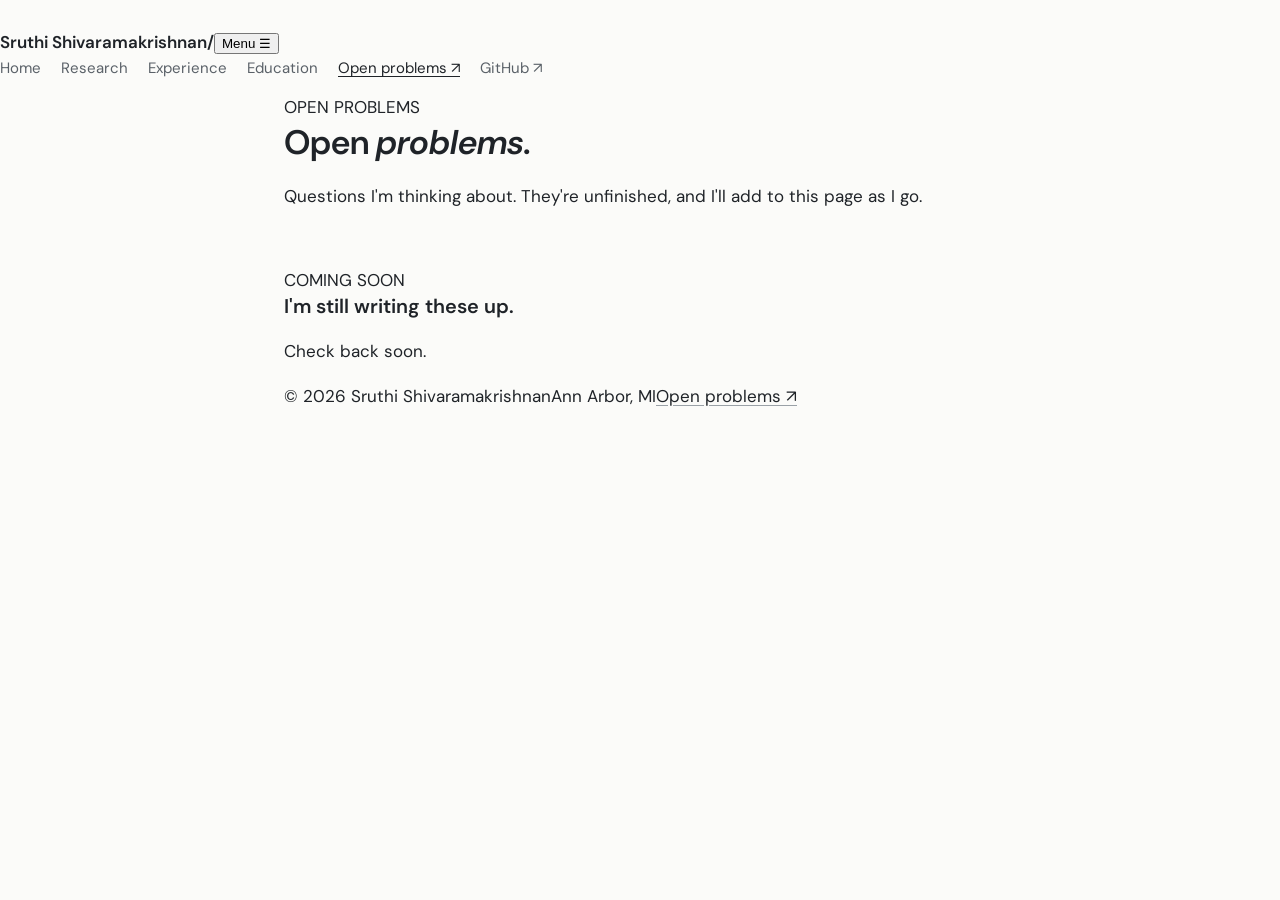
==== commit f8caab85: "Refactor thoughts.html for meta tags and footer Removed duplicate meta tags and added a footer secti" ====
--- a/thoughts.html
+++ b/thoughts.html
@@ -1,30 +1,17 @@
 <!doctype html>
 <html lang="en">
 <head>
-<meta charset="utf-8">
-<meta name="viewport" content="width=device-width,initial-scale=1">
-<title>Open problems | Sruthi Shivaramakrishnan</title>
-<meta name="description" content="Questions in systems and learning that Sruthi Shivaramakrishnan is thinking about.">
-<link rel="icon" href="data:image/svg+xml,%3Csvg xmlns=%27http://www.w3.org/2000/svg%27 viewBox=%270 0 64 64%27%3E%3Crect width=%2764%27 height=%2764%27 rx=%2714%27 fill=%27%23162521%27/%3E%3Ctext x=%2732%27 y=%2745%27 font-size=%2740%27 font-family=%27Georgia,serif%27 text-anchor=%27middle%27 fill=%27%23a7d7b6%27%3ES%3C/text%3E%3C/svg%3E">
-<link rel="preconnect" href="https://fonts.googleapis.com"><link rel="preconnect" href="https://fonts.gstatic.com" crossorigin>
-<link rel="stylesheet" href="https://fonts.googleapis.com/css2?family=DM+Sans:ital,wght@0,400;0,500;0,600;1,400&display=swap">
-<link rel="stylesheet" href="style.css">
+<meta charset="utf-8"><meta name="viewport" content="width=device-width,initial-scale=1"><meta name="theme-color" content="#f8f8f5"><meta name="description" content="Questions in systems and learning that Sruthi Shivaramakrishnan is thinking about."><title>Open problems | Sruthi Shivaramakrishnan</title><link rel="icon" href="data:image/svg+xml,%3Csvg xmlns=%27http://www.w3.org/2000/svg%27 viewBox=%270 0 64 64%27%3E%3Crect width=%2764%27 height=%2764%27 rx=%2714%27 fill=%27%23162521%27/%3E%3Ctext x=%2732%27 y=%2745%27 font-size=%2740%27 font-family=%27Georgia,serif%27 text-anchor=%27middle%27 fill=%27%23a7d7b6%27%3ES%3C/text%3E%3C/svg%3E"><link rel="preconnect" href="https://fonts.googleapis.com"><link rel="preconnect" href="https://fonts.gstatic.com" crossorigin><link rel="stylesheet" href="https://fonts.googleapis.com/css2?family=DM+Sans:wght@400;500;600;700&family=DM+Mono:wght@400;500&family=Manrope:wght@400;500;600;700;800&display=swap"><link rel="stylesheet" href="style.css"><script src="script.js" defer></script>
 </head>
 <body>
 <a class="skip-link" href="#main">Skip to content</a>
-<header class="wrap site-header"><a class="wordmark" href="index.html">Sruthi Shivaramakrishnan</a><nav aria-label="Main navigation"><a href="index.html#research">Research</a><a href="index.html#experience">Experience</a><a href="index.html#education">Education</a><a href="thoughts.html" aria-current="page">Open problems</a><a href="https://github.com/sruShiva" target="_blank" rel="noopener">GitHub</a></nav></header>
-<main id="main" class="wrap">
-<section class="intro">
-<h1>Open problems</h1>
-<p>Questions I'm thinking about. They're unfinished, and I'll add to this page as I go.</p>
-</section>
-<section class="notes">
-<!-- Add each question like this:
-<article class="entry"><h3>Your question</h3><p>A few sentences in your own words.</p></article>
+<header class="site-header"><div class="header-inner"><a class="wordmark" href="index.html">Sruthi <span>Shivaramakrishnan</span><span class="mark">/</span></a><button class="mobile-toggle" aria-label="Toggle menu" aria-expanded="false" aria-controls="site-nav">Menu <span>☰</span></button><nav class="nav" id="site-nav" aria-label="Main navigation"><a href="index.html">Home</a><a href="index.html#research">Research</a><a href="index.html#work">Experience</a><a href="index.html#education">Education</a><a class="active" href="thoughts.html" aria-current="page">Open problems <span class="nav-arrow" aria-hidden="true">↗</span></a><a class="nav-cv" href="https://github.com/sruShiva" target="_blank" rel="noopener">GitHub ↗</a></nav></div></header>
+<main id="main"><section class="thoughts-hero wrap"><span class="section-index">OPEN PROBLEMS</span><h1>Open <em>problems.</em></h1><p>Questions I'm thinking about. They're unfinished, and I'll add to this page as I go.</p></section>
+<section class="problems-section"><div class="wrap"><div class="problem-grid">
+<!-- Add each question as a card like this:
+<article class="problem-card"><div class="card-meta"><span>01</span><span class="question-status">QUESTION</span></div><h3>Your question here</h3><p>A few sentences in your own words.</p></article>
 -->
-<p class="meta">I'm still writing these up. Check back soon.</p>
-</section>
-</main>
-<footer class="wrap site-footer">© Sruthi Shivaramakrishnan</footer>
-</body>
-</html>
+<article class="problem-card coming featured"><div class="card-meta"><span>COMING SOON</span></div><h3>I'm still writing these up.</h3><p>Check back soon.</p></article>
+</div></div></section>
+</main><footer class="footer"><div class="wrap footer-inner"><span>© <span id="year">2026</span> Sruthi Shivaramakrishnan</span><span>Ann Arbor, MI</span><a href="thoughts.html">Open problems <span aria-hidden="true">↗</span></a></div></footer>
+</body></html>
--- a/style.css
+++ b/style.css
@@ -1,7 +1,31 @@
-:root{--bg:#f8f8f5;--paper:#fff;--ink:#1c2724;--muted:#66716e;--line:#dce2db;--green:#27754d;--pale:#e9f1e7;--dark:#162521;--max:1200px}[hidden]{display:none!important}*{box-sizing:border-box}html{scroll-behavior:smooth;scroll-padding-top:90px}body{margin:0;background:var(--bg);color:var(--ink);font-family:'DM Sans',system-ui,sans-serif;font-size:16px;line-height:1.55}a{color:inherit;text-decoration:none}:focus-visible{outline:2px solid var(--green);outline-offset:3px;border-radius:3px}.skip-link{position:absolute;left:16px;top:-60px;z-index:20;background:var(--dark);color:#fff;padding:10px 16px;border-radius:5px;font-size:13px;font-weight:700}.skip-link:focus{top:12px}button,input{font:inherit}button{cursor:pointer}h1,h2,h3,p{margin-top:0}h1,h2,h3{font-family:Manrope,system-ui,sans-serif}h1{letter-spacing:-.045em}h2{letter-spacing:-.035em}h3{letter-spacing:-.025em}.wrap{width:min(var(--max),calc(100% - 96px));margin-inline:auto}.site-header{background:rgba(248,248,245,.95);border-bottom:1px solid var(--line);position:sticky;z-index:10;top:0;backdrop-filter:blur(14px)}.header-inner{width:min(var(--max),calc(100% - 96px));margin-inline:auto;min-height:76px;padding:0;display:flex;align-items:center;justify-content:space-between;gap:26px}.wordmark{font-family:Manrope,sans-serif;font-size:17px;letter-spacing:-.05em;font-weight:800;white-space:nowrap}.wordmark span:not(.mark){font-weight:500}.mark{color:var(--green);margin-left:8px}.nav{display:flex;align-items:center;gap:29px}.nav>a{font-size:12.5px;color:#58635f;white-space:nowrap;font-weight:600;transition:color .2s}.nav>a:hover,.nav>a.active{color:var(--green)}.nav-arrow{font-size:12px}.nav>a.nav-cv{color:var(--ink);border:1px solid #bac9bd;border-radius:5px;padding:9px 14px}.mobile-toggle{display:none;background:none;border:0;color:var(--ink)}.eyebrow,.section-index,.mini-label,.aside-top,.aside-num,.aside-foot,.chip,.calc-light,.card-meta,.thought-rule,.edu-date,.question-status{font-family:'DM Mono',monospace;font-size:11px;letter-spacing:.08em}.section-index{color:var(--green);font-weight:500}.period{color:var(--green)}.hero{min-height:680px;display:grid;grid-template-columns:1.6fr .88fr;gap:9%;align-items:center;padding-top:80px;padding-bottom:96px}.eyebrow{color:#556862;letter-spacing:.075em;display:flex;align-items:center;gap:10px;margin-bottom:27px}.online-dot{width:8px;height:8px;background:#3b9168;border-radius:50%;box-shadow:0 0 0 4px #e5eee6}.hero h1{font-size:clamp(43px,5.35vw,77px);font-weight:800;line-height:1.13;max-width:760px;margin-bottom:28px}.hero h1 em,.thoughts-hero h1 em,.manifesto h2 em,.note-outro h2 em,.contact h2 em{font-family:Georgia,'Times New Roman',serif;font-weight:400;color:var(--green);letter-spacing:-.055em}.underline-sketch{text-decoration:underline;text-decoration-color:#a4c5a8;text-decoration-thickness:5px;text-underline-offset:7px}.hero-text{max-width:640px;font-size:17px;line-height:1.8;color:#54605b;margin-bottom:30px}.hero-actions{display:flex;align-items:center;gap:12px;flex-wrap:wrap}.button{display:inline-flex;gap:40px;align-items:center;justify-content:space-between;padding:14px 18px;font-size:13px;font-weight:700;border-radius:5px;transition:transform .18s,background .18s}.button:hover{transform:translateY(-2px)}.button-dark{background:var(--dark);color:white}.button-dark:hover{background:#2d4a3c}.button-outline{border:1px solid #bfc9c1;background:transparent}.social-line{margin-top:40px;display:flex;gap:20px;flex-wrap:wrap;font-size:12px;color:#55615c}.social-line a{color:var(--green);font-weight:700}.hero-aside{border:1px solid #cfdbd0;border-radius:9px;background:#f0f4ed;padding:26px 29px;box-shadow:14px 14px 0 #e8eee6;max-width:420px}.aside-top span:last-child{white-space:nowrap}.aside-top{display:flex;justify-content:space-between;gap:12px;color:var(--green);padding-bottom:17px;border-bottom:1px solid #ccdbcc}.aside-item{display:flex;gap:18px;padding:18px 0;border-bottom:1px solid #d5e0d4}.aside-num{color:#3f7a58;padding-top:3px}.aside-item p{font-size:17px;letter-spacing:-.025em;line-height:1.45;margin:0}.aside-item strong{color:var(--green)}.aside-foot{padding-top:20px;color:#5c7365;text-transform:uppercase}.quote-band{background:var(--dark);color:#e6eee9;padding:38px 0}.quote-band .wrap{display:flex;align-items:center;gap:60px}.quote-band .section-index{color:#a6cbb1;min-width:150px}.quote-band p{font-size:21px;font-family:Manrope,sans-serif;line-height:1.45;letter-spacing:-.025em;margin:0;flex:1}.quote-band p em{color:#a7d7b6;font-family:Georgia,serif}.quote-band a{white-space:nowrap;color:#bbdac5;font-size:12px;font-weight:700}.section{padding:108px 0 115px}.section-header{display:flex;align-items:flex-end;justify-content:space-between;gap:30px;margin-bottom:36px}.section-header h2,.education-grid h2{font-size:clamp(32px,3.7vw,48px);line-height:1.2;margin:10px 0 0}.section-header>p{font-size:13px;max-width:265px;margin:0;color:var(--muted)}.research-list{border-top:1px solid var(--line)}.research-row{display:grid;grid-template-columns:220px 1fr;gap:30px;padding:30px 0;border-bottom:1px solid var(--line)}.research-meta{display:flex;flex-direction:column;gap:12px;align-items:flex-start;color:#5b6863;font-size:12px}.chip{color:var(--green);background:var(--pale);border:1px solid #d7e6d8;border-radius:3px;padding:5px 8px;font-size:11px}.chip-neutral{color:#666c64;background:#ecede7;border-color:#e3e4dc}.research-row h3{font-size:22px;margin-bottom:9px}.research-row p{max-width:760px;color:var(--muted);font-size:14px;line-height:1.75;margin-bottom:15px}.tags{display:flex;gap:7px;flex-wrap:wrap}.tags span{border:1px solid #d6dfd7;padding:3px 10px;border-radius:30px;font-size:11px;color:#65756b}.timeline{border-top:1px solid var(--line)}.timeline-row{display:grid;grid-template-columns:210px 1fr;gap:25px;padding:21px 0;border-bottom:1px solid var(--line)}.timeline-row>span{font-family:'DM Mono',monospace;font-size:12px;color:#5b6863}.timeline-row h3{font-size:17px;margin:0 0 4px}.timeline-row p{font-size:13px;color:var(--muted);margin:0}.timeline-row p.role-note{margin-top:8px;max-width:760px;line-height:1.7;color:#4b5a53}#honors{padding-top:100px}#work{padding-top:40px}.education-strip{background:#edf0eb;padding:74px 0}.education-grid{display:grid;grid-template-columns:1fr 1fr 1fr;gap:60px}.education-grid h3{font-size:18px;margin:12px 0 7px}.education-grid p{font-size:13px;margin:0 0 10px}.education-grid small{font-size:12px;color:var(--muted);line-height:1.7;display:block}.edu-date{color:var(--green)}.contact{padding-top:110px;padding-bottom:110px}.contact h2{font-size:clamp(39px,5vw,67px);line-height:1.14;margin:20px 0}.contact p{max-width:540px;color:var(--muted);line-height:1.8}.contact .button{margin-top:12px}.footer{border-top:1px solid var(--line)}.footer-inner{min-height:82px;display:flex;align-items:center;justify-content:space-between;gap:15px;color:#5b6863;font-size:12px}.footer a{color:var(--green);font-weight:700}
-/* Thoughts page */.thoughts-hero{padding-top:95px;padding-bottom:57px}.thoughts-hero h1{font-size:clamp(58px,8vw,116px);line-height:1.05;margin:22px 0 30px}.thoughts-hero>p{max-width:650px;font-size:18px;color:var(--muted);line-height:1.8;margin-bottom:52px}.thought-rule{border-top:1px solid var(--line);padding-top:17px;display:flex;justify-content:space-between;color:#5b6863}.manifesto{display:grid;grid-template-columns:220px 1fr;gap:65px;padding-top:64px;padding-bottom:100px}.manifesto-side p{font-size:13px;color:var(--muted);margin-top:16px;max-width:175px}.manifesto-body h2{font-size:clamp(27px,3.5vw,44px);max-width:830px;line-height:1.32;margin-bottom:25px}.manifesto-body>p{font-size:15px;line-height:1.85;color:var(--muted);max-width:790px}.principles{display:grid;grid-template-columns:1fr 1fr;gap:37px 50px;border-top:1px solid var(--line);padding-top:38px;margin:40px 0}.principles>div>span{font-family:'DM Mono',monospace;color:var(--green);font-size:12px}.principles h3{font-size:18px;margin:11px 0 8px}.principles p{font-size:13px;line-height:1.7;color:var(--muted)}.manifesto-body .manifesto-close{background:#edf2ea;border-left:3px solid var(--green);padding:21px 24px;color:var(--ink);font-size:14px}.problems-section{padding:92px 0 105px;background:#edf0eb}.filter-row{display:flex;gap:9px;flex-wrap:wrap;margin-bottom:28px}.filter{padding:10px 15px;background:transparent;border:1px solid #cbd7cc;border-radius:5px;color:#536259;font-size:12px;font-weight:700}.filter.active,.filter:hover{background:var(--dark);color:#fff;border-color:var(--dark)}.problem-grid{display:grid;grid-template-columns:repeat(3,1fr);gap:16px}.problem-card{background:#fff;border:1px solid #d9e1da;border-radius:7px;padding:25px;display:flex;flex-direction:column;min-height:330px;transition:transform .2s,box-shadow .2s}.problem-card:hover{transform:translateY(-3px);box-shadow:0 14px 35px #18382510}.problem-card.featured{background:#e1ece1;border-color:#c7d9c7}.card-meta{display:flex;justify-content:space-between;gap:10px;color:var(--green);font-size:11px}.question-status{border:1px solid #c9dacc;color:#3f6b55;border-radius:2px;padding:2px 6px;font-size:11px;white-space:nowrap}.problem-card h3{font-size:21px;line-height:1.38;margin:25px 0 13px}.problem-card h3 em{font-family:Georgia,serif;color:var(--green);font-weight:400}.problem-card>p{color:#55645a;font-size:13px;line-height:1.72;margin:0 0 20px}.problem-bottom{margin-top:auto;border-top:1px solid #d9e5da;padding-top:17px;display:flex;justify-content:space-between;align-items:center;gap:10px;font-size:11px;color:var(--green)}.no-results{color:var(--muted);margin-top:30px}.note-outro{padding-top:110px;padding-bottom:115px}.note-outro h2{font-size:clamp(36px,5vw,66px);margin:20px 0}.note-outro p{max-width:570px;color:var(--muted);line-height:1.75}.note-outro .button{margin-top:15px}
-@media(max-width:1100px){.header-inner{width:calc(100% - 56px)}.nav{gap:15px}.nav>a{font-size:11px}.wrap{width:min(var(--max),calc(100% - 56px))}.hero{gap:5%}.hero h1{font-size:clamp(40px,5vw,64px)}.aside-item p{font-size:15px}.problem-grid{grid-template-columns:repeat(2,1fr)}}
-@media(min-width:781px) and (max-width:860px){.nav{gap:11px}.nav>a.nav-cv{padding:8px 10px}.header-inner{gap:14px}.wordmark{font-size:15px}}
-@media(max-width:780px){.header-inner{min-height:66px}.nav{padding-left:28px!important;padding-right:28px!important}.mobile-toggle{display:flex;gap:7px;align-items:center;font-size:13px;font-weight:700}.nav{display:none;position:absolute;top:66px;left:0;right:0;flex-direction:column;align-items:stretch;background:var(--bg);padding:20px 28px;border-bottom:1px solid var(--line);gap:0;box-shadow:0 15px 25px #0000000a}.nav.open{display:flex}.nav>a{padding:11px 0;font-size:13px}.nav>a.nav-cv{border:0;padding:11px 0}.hero{grid-template-columns:1fr;min-height:auto;padding-top:65px;padding-bottom:85px;gap:45px}.hero-aside{max-width:none}.quote-band .wrap{display:block}.quote-band p{margin:15px 0}.quote-band a{display:inline-block}.section{padding:75px 0}.section-header{display:block}.section-header>p{margin-top:15px}.research-row{grid-template-columns:1fr;gap:14px}.research-meta{grid-column:1/-1;flex-direction:row;align-items:center;gap:15px}.timeline-row{grid-template-columns:150px 1fr}.education-grid{grid-template-columns:1fr 1fr;gap:35px}.education-grid>div:first-child{grid-column:1/-1}.manifesto{grid-template-columns:1fr;gap:15px}.manifesto-side p{max-width:none}.thoughts-hero{padding-top:68px}.problem-grid{grid-template-columns:1fr 1fr}.problem-card{min-height:340px}.footer-inner{flex-wrap:wrap;padding:23px 0}}
-@media(max-width:540px){.wrap{width:calc(100% - 38px)}.header-inner{width:calc(100% - 38px)}.nav{padding-left:19px!important;padding-right:19px!important}.wordmark{font-size:14px}.hero h1{font-size:43px}.hero-text{font-size:15px}.hero-actions{align-items:stretch;flex-direction:column}.hero-actions .button{width:100%}.social-line{gap:12px}.aside-item p{font-size:16px}.research-row h3{font-size:19px}.timeline-row{grid-template-columns:1fr;gap:6px}.education-grid{grid-template-columns:1fr}.education-grid>div:first-child{grid-column:auto}.principles{grid-template-columns:1fr;gap:20px}.problem-grid{grid-template-columns:1fr}.problem-card{min-height:280px}.thoughts-hero h1{font-size:60px}.thoughts-hero>p{font-size:15px}.thought-rule{font-size:10px;gap:12px;flex-wrap:wrap}.footer-inner{display:grid;gap:8px}.quote-band p{font-size:18px}}
-@media(prefers-reduced-motion:reduce){*,*:before,*:after{scroll-behavior:auto!important;transition:none!important}}
+*{box-sizing:border-box}
+:root{--ink:#1f2328;--muted:#5a6168;--line:#e3e3df;--bg:#fbfbf9}
+html{scroll-padding-top:20px}
+body{margin:0;background:var(--bg);color:var(--ink);font:17px/1.65 'DM Sans',system-ui,-apple-system,'Segoe UI',Roboto,sans-serif}
+a{color:var(--ink);text-decoration:underline;text-decoration-color:#9aa1a7;text-underline-offset:3px}
+a:hover{text-decoration-color:var(--ink)}
+:focus-visible{outline:2px solid #1f2328;outline-offset:3px}
+.skip-link{position:absolute;left:12px;top:-60px;background:var(--ink);color:#fff;padding:8px 14px;border-radius:4px;font-size:14px}
+.skip-link:focus{top:10px}
+.wrap{max-width:760px;margin:0 auto;padding:0 24px}
+.site-header{display:flex;flex-wrap:wrap;justify-content:space-between;align-items:baseline;gap:8px 28px;padding-top:28px;padding-bottom:12px}
+.wordmark{font-weight:600;text-decoration:none}
+.site-header nav{display:flex;flex-wrap:wrap;gap:4px 20px;font-size:15px}
+.site-header nav a{color:var(--muted);text-decoration:none}
+.site-header nav a:hover,.site-header nav a[aria-current]{color:var(--ink);text-decoration:underline}
+h1,h2,h3{line-height:1.3;font-weight:600;margin:0}
+.intro{padding:56px 0 8px}
+h1{font-size:34px;margin-bottom:6px}
+.lede{font-size:19px;color:var(--muted);margin:0 0 20px}
+.intro p{margin:0 0 14px;max-width:640px}
+.links{color:var(--muted);font-size:15px}
+section{margin-top:56px}
+section h2{font-size:22px;padding-top:24px;border-top:1px solid var(--line);margin-bottom:22px}
+.intro+section h2,.intro{border-top:0}
+.entry{margin-bottom:26px;max-width:660px}
+.entry h3{font-size:18px}
+.entry p{margin:0 0 6px}
+.entry .meta,p.meta{color:var(--muted);font-size:15px;margin:2px 0 8px}
+.notes{margin-top:24px}
+.site-footer{margin-top:72px;padding-top:22px;padding-bottom:48px;border-top:1px solid var(--line);color:var(--muted);font-size:14px;max-width:760px}
+@media(max-width:540px){body{font-size:16px}.wrap{padding:0 20px}h1{font-size:28px}.intro{padding-top:40px}section{margin-top:44px}}
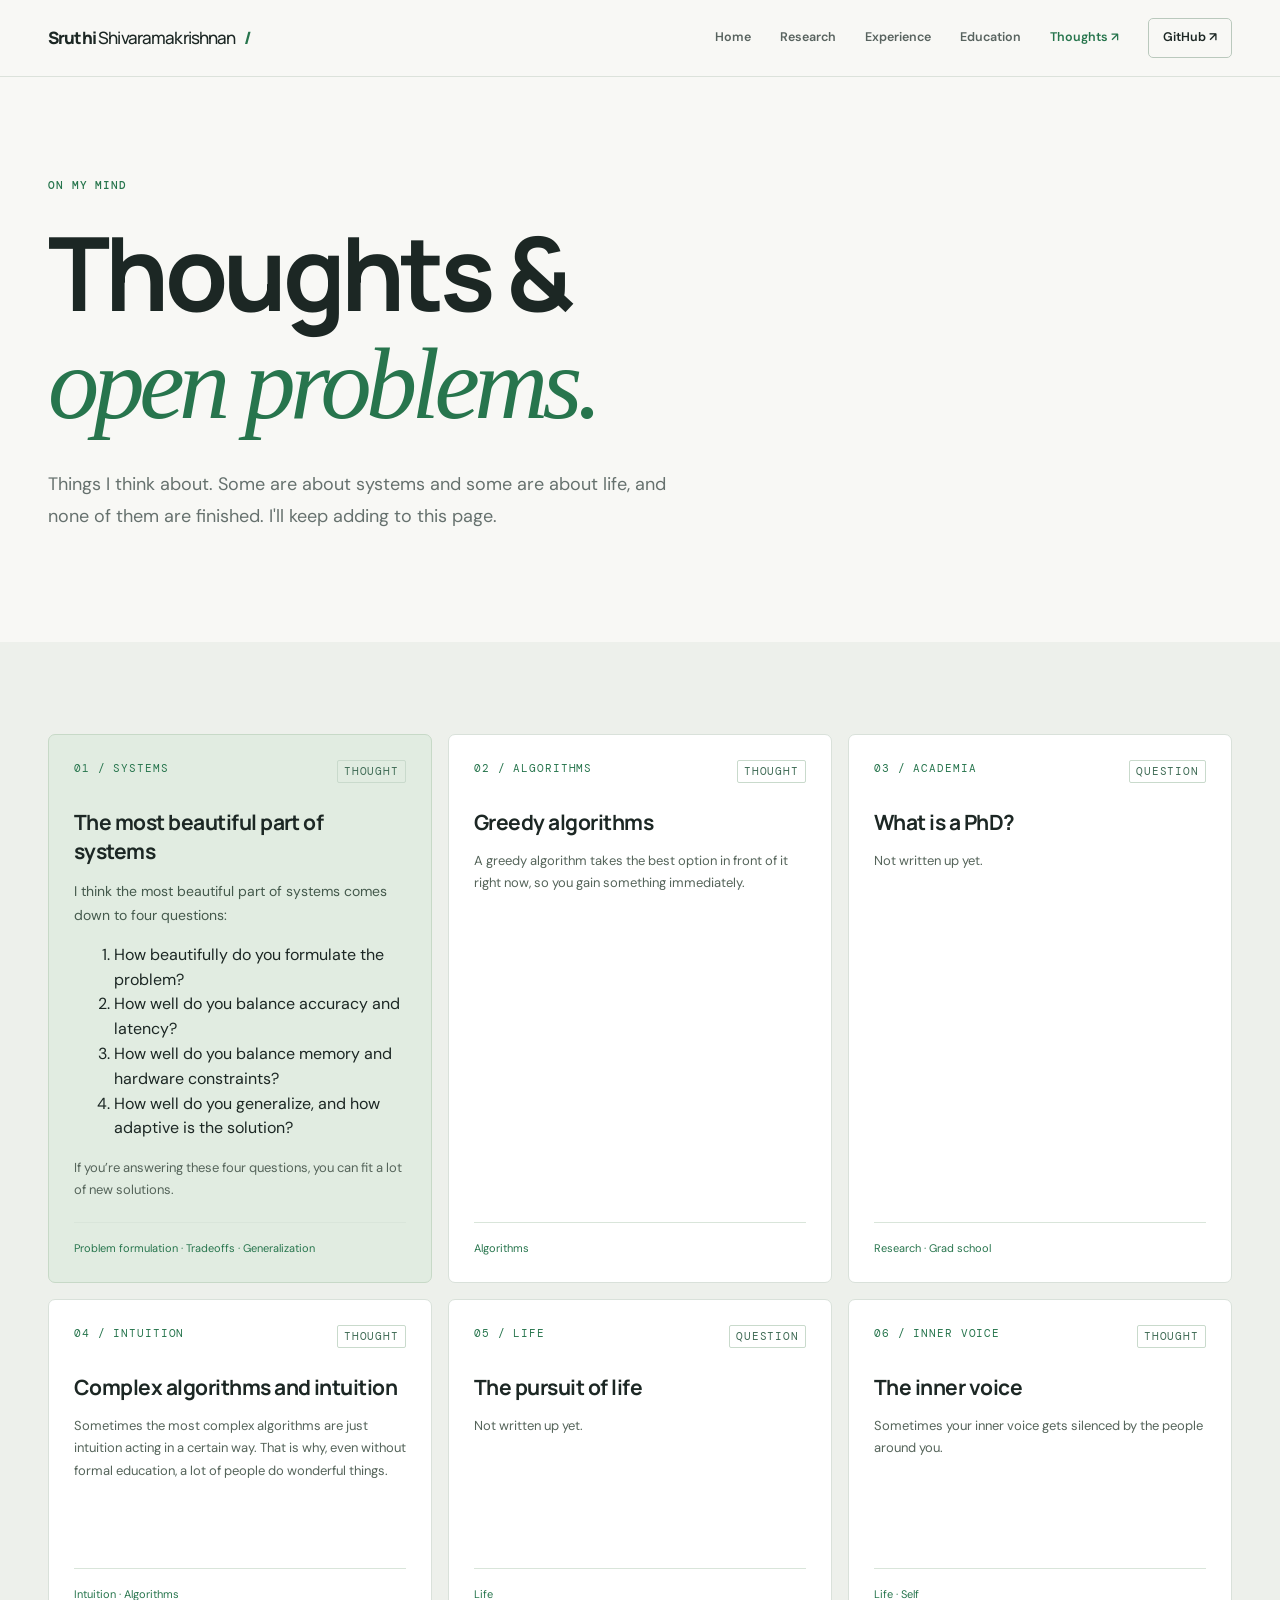
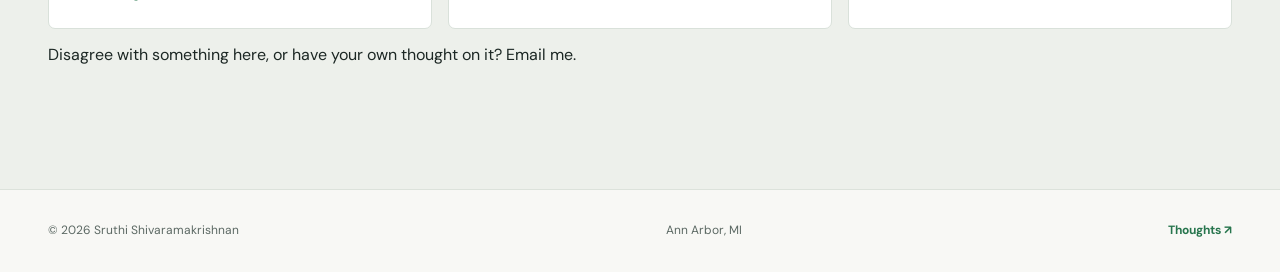
==== commit ac298f28: "Revise thoughts.html with new content and structure Updated the header and main sections to reflect " ====
--- a/thoughts.html
+++ b/thoughts.html
@@ -1,17 +1,21 @@
 <!doctype html>
 <html lang="en">
 <head>
-<meta charset="utf-8"><meta name="viewport" content="width=device-width,initial-scale=1"><meta name="theme-color" content="#f8f8f5"><meta name="description" content="Questions in systems and learning that Sruthi Shivaramakrishnan is thinking about."><title>Open problems | Sruthi Shivaramakrishnan</title><link rel="icon" href="data:image/svg+xml,%3Csvg xmlns=%27http://www.w3.org/2000/svg%27 viewBox=%270 0 64 64%27%3E%3Crect width=%2764%27 height=%2764%27 rx=%2714%27 fill=%27%23162521%27/%3E%3Ctext x=%2732%27 y=%2745%27 font-size=%2740%27 font-family=%27Georgia,serif%27 text-anchor=%27middle%27 fill=%27%23a7d7b6%27%3ES%3C/text%3E%3C/svg%3E"><link rel="preconnect" href="https://fonts.googleapis.com"><link rel="preconnect" href="https://fonts.gstatic.com" crossorigin><link rel="stylesheet" href="https://fonts.googleapis.com/css2?family=DM+Sans:wght@400;500;600;700&family=DM+Mono:wght@400;500&family=Manrope:wght@400;500;600;700;800&display=swap"><link rel="stylesheet" href="style.css"><script src="script.js" defer></script>
+<meta charset="utf-8"><meta name="viewport" content="width=device-width,initial-scale=1"><meta name="theme-color" content="#f8f8f5"><meta name="description" content="Thoughts and open questions from Sruthi Shivaramakrishnan, about systems, algorithms, and life."><title>Thoughts &amp; open problems | Sruthi Shivaramakrishnan</title><link rel="icon" href="data:image/svg+xml,%3Csvg xmlns=%27http://www.w3.org/2000/svg%27 viewBox=%270 0 64 64%27%3E%3Crect width=%2764%27 height=%2764%27 rx=%2714%27 fill=%27%23162521%27/%3E%3Ctext x=%2732%27 y=%2745%27 font-size=%2740%27 font-family=%27Georgia,serif%27 text-anchor=%27middle%27 fill=%27%23a7d7b6%27%3ES%3C/text%3E%3C/svg%3E"><link rel="preconnect" href="https://fonts.googleapis.com"><link rel="preconnect" href="https://fonts.gstatic.com" crossorigin><link rel="stylesheet" href="https://fonts.googleapis.com/css2?family=DM+Sans:wght@400;500;600;700&family=DM+Mono:wght@400;500&family=Manrope:wght@400;500;600;700;800&display=swap"><link rel="stylesheet" href="style.css"><script src="script.js" defer></script>
 </head>
 <body>
 <a class="skip-link" href="#main">Skip to content</a>
-<header class="site-header"><div class="header-inner"><a class="wordmark" href="index.html">Sruthi <span>Shivaramakrishnan</span><span class="mark">/</span></a><button class="mobile-toggle" aria-label="Toggle menu" aria-expanded="false" aria-controls="site-nav">Menu <span>☰</span></button><nav class="nav" id="site-nav" aria-label="Main navigation"><a href="index.html">Home</a><a href="index.html#research">Research</a><a href="index.html#work">Experience</a><a href="index.html#education">Education</a><a class="active" href="thoughts.html" aria-current="page">Open problems <span class="nav-arrow" aria-hidden="true">↗</span></a><a class="nav-cv" href="https://github.com/sruShiva" target="_blank" rel="noopener">GitHub ↗</a></nav></div></header>
-<main id="main"><section class="thoughts-hero wrap"><span class="section-index">OPEN PROBLEMS</span><h1>Open <em>problems.</em></h1><p>Questions I'm thinking about. They're unfinished, and I'll add to this page as I go.</p></section>
+<header class="site-header"><div class="header-inner"><a class="wordmark" href="index.html">Sruthi <span>Shivaramakrishnan</span><span class="mark">/</span></a><button class="mobile-toggle" aria-label="Toggle menu" aria-expanded="false" aria-controls="site-nav">Menu <span>☰</span></button><nav class="nav" id="site-nav" aria-label="Main navigation"><a href="index.html">Home</a><a href="index.html#research">Research</a><a href="index.html#work">Experience</a><a href="index.html#education">Education</a><a class="active" href="thoughts.html" aria-current="page">Thoughts <span class="nav-arrow" aria-hidden="true">↗</span></a><a class="nav-cv" href="https://github.com/sruShiva" target="_blank" rel="noopener">GitHub ↗</a></nav></div></header>
+<main id="main"><section class="thoughts-hero wrap"><span class="section-index">ON MY MIND</span><h1>Thoughts &amp;<br><em>open problems.</em></h1><p>Things I think about. Some are about systems and some are about life, and none of them are finished. I'll keep adding to this page.</p></section>
 <section class="problems-section"><div class="wrap"><div class="problem-grid">
-<!-- Add each question as a card like this:
-<article class="problem-card"><div class="card-meta"><span>01</span><span class="question-status">QUESTION</span></div><h3>Your question here</h3><p>A few sentences in your own words.</p></article>
--->
-<article class="problem-card coming featured"><div class="card-meta"><span>COMING SOON</span></div><h3>I'm still writing these up.</h3><p>Check back soon.</p></article>
-</div></div></section>
-</main><footer class="footer"><div class="wrap footer-inner"><span>© <span id="year">2026</span> Sruthi Shivaramakrishnan</span><span>Ann Arbor, MI</span><a href="thoughts.html">Open problems <span aria-hidden="true">↗</span></a></div></footer>
+<article class="problem-card featured wide"><div class="card-meta"><span>01 / SYSTEMS</span><span class="question-status">THOUGHT</span></div><h3>The most beautiful part of systems</h3><p class="lead" style="color:#44594c;font-size:14px;line-height:1.72;margin:0">I think the most beautiful part of systems comes down to four questions:</p><ol class="four-q"><li>How beautifully do you formulate the problem?</li><li>How well do you balance accuracy and latency?</li><li>How well do you balance memory and hardware constraints?</li><li>How well do you generalize, and how adaptive is the solution?</li></ol><p class="closing">If you&rsquo;re answering these four questions, you can fit a lot of new solutions.</p><div class="problem-bottom"><span>Problem formulation · Tradeoffs · Generalization</span></div></article>
+<article class="problem-card"><div class="card-meta"><span>02 / ALGORITHMS</span><span class="question-status">THOUGHT</span></div><h3>Greedy algorithms</h3><p>A greedy algorithm takes the best option in front of it right now, so you gain something immediately.</p><div class="problem-bottom"><span>Algorithms</span></div></article>
+<article class="problem-card"><div class="card-meta"><span>03 / ACADEMIA</span><span class="question-status">QUESTION</span></div><h3>What is a PhD?</h3><p class="soft">Not written up yet.</p><div class="problem-bottom"><span>Research · Grad school</span></div></article>
+<article class="problem-card wide"><div class="card-meta"><span>04 / INTUITION</span><span class="question-status">THOUGHT</span></div><h3>Complex algorithms and intuition</h3><p>Sometimes the most complex algorithms are just intuition acting in a certain way. That is why, even without formal education, a lot of people do wonderful things.</p><div class="problem-bottom"><span>Intuition · Algorithms</span></div></article>
+<article class="problem-card"><div class="card-meta"><span>05 / LIFE</span><span class="question-status">QUESTION</span></div><h3>The pursuit of life</h3><p class="soft">Not written up yet.</p><div class="problem-bottom"><span>Life</span></div></article>
+<article class="problem-card wide"><div class="card-meta"><span>06 / INNER VOICE</span><span class="question-status">THOUGHT</span></div><h3>The inner voice</h3><p>Sometimes your inner voice gets silenced by the people around you.</p><div class="problem-bottom"><span>Life · Self</span></div></article>
+</div>
+<p class="section-note">Disagree with something here, or have your own thought on it? <a href="mailto:sruths@umich.edu">Email me.</a></p>
+</div></section>
+</main><footer class="footer"><div class="wrap footer-inner"><span>© <span id="year">2026</span> Sruthi Shivaramakrishnan</span><span>Ann Arbor, MI</span><a href="thoughts.html">Thoughts <span aria-hidden="true">↗</span></a></div></footer>
 </body></html>
--- a/style.css
+++ b/style.css
@@ -1,31 +1,9 @@
-*{box-sizing:border-box}
-:root{--ink:#1f2328;--muted:#5a6168;--line:#e3e3df;--bg:#fbfbf9}
-html{scroll-padding-top:20px}
-body{margin:0;background:var(--bg);color:var(--ink);font:17px/1.65 'DM Sans',system-ui,-apple-system,'Segoe UI',Roboto,sans-serif}
-a{color:var(--ink);text-decoration:underline;text-decoration-color:#9aa1a7;text-underline-offset:3px}
-a:hover{text-decoration-color:var(--ink)}
-:focus-visible{outline:2px solid #1f2328;outline-offset:3px}
-.skip-link{position:absolute;left:12px;top:-60px;background:var(--ink);color:#fff;padding:8px 14px;border-radius:4px;font-size:14px}
-.skip-link:focus{top:10px}
-.wrap{max-width:760px;margin:0 auto;padding:0 24px}
-.site-header{display:flex;flex-wrap:wrap;justify-content:space-between;align-items:baseline;gap:8px 28px;padding-top:28px;padding-bottom:12px}
-.wordmark{font-weight:600;text-decoration:none}
-.site-header nav{display:flex;flex-wrap:wrap;gap:4px 20px;font-size:15px}
-.site-header nav a{color:var(--muted);text-decoration:none}
-.site-header nav a:hover,.site-header nav a[aria-current]{color:var(--ink);text-decoration:underline}
-h1,h2,h3{line-height:1.3;font-weight:600;margin:0}
-.intro{padding:56px 0 8px}
-h1{font-size:34px;margin-bottom:6px}
-.lede{font-size:19px;color:var(--muted);margin:0 0 20px}
-.intro p{margin:0 0 14px;max-width:640px}
-.links{color:var(--muted);font-size:15px}
-section{margin-top:56px}
-section h2{font-size:22px;padding-top:24px;border-top:1px solid var(--line);margin-bottom:22px}
-.intro+section h2,.intro{border-top:0}
-.entry{margin-bottom:26px;max-width:660px}
-.entry h3{font-size:18px}
-.entry p{margin:0 0 6px}
-.entry .meta,p.meta{color:var(--muted);font-size:15px;margin:2px 0 8px}
-.notes{margin-top:24px}
-.site-footer{margin-top:72px;padding-top:22px;padding-bottom:48px;border-top:1px solid var(--line);color:var(--muted);font-size:14px;max-width:760px}
-@media(max-width:540px){body{font-size:16px}.wrap{padding:0 20px}h1{font-size:28px}.intro{padding-top:40px}section{margin-top:44px}}
+:root{--bg:#f8f8f5;--paper:#fff;--ink:#1c2724;--muted:#66716e;--line:#dce2db;--green:#27754d;--pale:#e9f1e7;--dark:#162521;--max:1200px}[hidden]{display:none!important}*{box-sizing:border-box}html{scroll-behavior:smooth;scroll-padding-top:90px}body{margin:0;background:var(--bg);color:var(--ink);font-family:'DM Sans',system-ui,sans-serif;font-size:16px;line-height:1.55}a{color:inherit;text-decoration:none}:focus-visible{outline:2px solid var(--green);outline-offset:3px;border-radius:3px}.skip-link{position:absolute;left:16px;top:-60px;z-index:20;background:var(--dark);color:#fff;padding:10px 16px;border-radius:5px;font-size:13px;font-weight:700}.skip-link:focus{top:12px}button,input{font:inherit}button{cursor:pointer}h1,h2,h3,p{margin-top:0}h1,h2,h3{font-family:Manrope,system-ui,sans-serif}h1{letter-spacing:-.045em}h2{letter-spacing:-.035em}h3{letter-spacing:-.025em}.wrap{width:min(var(--max),calc(100% - 96px));margin-inline:auto}.site-header{background:rgba(248,248,245,.95);border-bottom:1px solid var(--line);position:sticky;z-index:10;top:0;backdrop-filter:blur(14px)}.header-inner{width:min(var(--max),calc(100% - 96px));margin-inline:auto;min-height:76px;padding:0;display:flex;align-items:center;justify-content:space-between;gap:26px}.wordmark{font-family:Manrope,sans-serif;font-size:17px;letter-spacing:-.05em;font-weight:800;white-space:nowrap}.wordmark span:not(.mark){font-weight:500}.mark{color:var(--green);margin-left:8px}.nav{display:flex;align-items:center;gap:29px}.nav>a{font-size:12.5px;color:#58635f;white-space:nowrap;font-weight:600;transition:color .2s}.nav>a:hover,.nav>a.active{color:var(--green)}.nav-arrow{font-size:12px}.nav>a.nav-cv{color:var(--ink);border:1px solid #bac9bd;border-radius:5px;padding:9px 14px}.mobile-toggle{display:none;background:none;border:0;color:var(--ink)}.eyebrow,.section-index,.mini-label,.aside-top,.aside-num,.aside-foot,.chip,.calc-light,.card-meta,.thought-rule,.edu-date,.question-status{font-family:'DM Mono',monospace;font-size:11px;letter-spacing:.08em}.section-index{color:var(--green);font-weight:500}.period{color:var(--green)}.hero{min-height:680px;display:grid;grid-template-columns:1.6fr .88fr;gap:9%;align-items:center;padding-top:80px;padding-bottom:96px}.eyebrow{color:#556862;letter-spacing:.075em;display:flex;align-items:center;gap:10px;margin-bottom:27px}.online-dot{width:8px;height:8px;background:#3b9168;border-radius:50%;box-shadow:0 0 0 4px #e5eee6}.hero h1{font-size:clamp(43px,5.35vw,77px);font-weight:800;line-height:1.13;max-width:760px;margin-bottom:28px}.hero h1 em,.thoughts-hero h1 em,.manifesto h2 em,.note-outro h2 em,.contact h2 em{font-family:Georgia,'Times New Roman',serif;font-weight:400;color:var(--green);letter-spacing:-.055em}.underline-sketch{text-decoration:underline;text-decoration-color:#a4c5a8;text-decoration-thickness:5px;text-underline-offset:7px}.hero-text{max-width:640px;font-size:17px;line-height:1.8;color:#54605b;margin-bottom:30px}.hero-actions{display:flex;align-items:center;gap:12px;flex-wrap:wrap}.button{display:inline-flex;gap:40px;align-items:center;justify-content:space-between;padding:14px 18px;font-size:13px;font-weight:700;border-radius:5px;transition:transform .18s,background .18s}.button:hover{transform:translateY(-2px)}.button-dark{background:var(--dark);color:white}.button-dark:hover{background:#2d4a3c}.button-outline{border:1px solid #bfc9c1;background:transparent}.social-line{margin-top:40px;display:flex;gap:20px;flex-wrap:wrap;font-size:12px;color:#55615c}.social-line a{color:var(--green);font-weight:700}.hero-aside{border:1px solid #cfdbd0;border-radius:9px;background:#f0f4ed;padding:26px 29px;box-shadow:14px 14px 0 #e8eee6;max-width:420px}.aside-top span:last-child{white-space:nowrap}.aside-top{display:flex;justify-content:space-between;gap:12px;color:var(--green);padding-bottom:17px;border-bottom:1px solid #ccdbcc}.aside-item{display:flex;gap:18px;padding:18px 0;border-bottom:1px solid #d5e0d4}.aside-num{color:#3f7a58;padding-top:3px}.aside-item p{font-size:17px;letter-spacing:-.025em;line-height:1.45;margin:0}.aside-item strong{color:var(--green)}.aside-foot{padding-top:20px;color:#5c7365;text-transform:uppercase}.quote-band{background:var(--dark);color:#e6eee9;padding:38px 0}.quote-band .wrap{display:flex;align-items:center;gap:60px}.quote-band .section-index{color:#a6cbb1;min-width:150px}.quote-band p{font-size:21px;font-family:Manrope,sans-serif;line-height:1.45;letter-spacing:-.025em;margin:0;flex:1}.quote-band p em{color:#a7d7b6;font-family:Georgia,serif}.quote-band a{white-space:nowrap;color:#bbdac5;font-size:12px;font-weight:700}.section{padding:108px 0 115px}.section-header{display:flex;align-items:flex-end;justify-content:space-between;gap:30px;margin-bottom:36px}.section-header h2,.education-grid h2{font-size:clamp(32px,3.7vw,48px);line-height:1.2;margin:10px 0 0}.section-header>p{font-size:13px;max-width:265px;margin:0;color:var(--muted)}.research-list{border-top:1px solid var(--line)}.research-row{display:grid;grid-template-columns:220px 1fr;gap:30px;padding:30px 0;border-bottom:1px solid var(--line)}.research-meta{display:flex;flex-direction:column;gap:12px;align-items:flex-start;color:#5b6863;font-size:12px}.chip{color:var(--green);background:var(--pale);border:1px solid #d7e6d8;border-radius:3px;padding:5px 8px;font-size:11px}.chip-neutral{color:#666c64;background:#ecede7;border-color:#e3e4dc}.research-row h3{font-size:22px;margin-bottom:9px}.research-row p{max-width:760px;color:var(--muted);font-size:14px;line-height:1.75;margin-bottom:15px}.tags{display:flex;gap:7px;flex-wrap:wrap}.tags span{border:1px solid #d6dfd7;padding:3px 10px;border-radius:30px;font-size:11px;color:#65756b}.timeline{border-top:1px solid var(--line)}.timeline-row{display:grid;grid-template-columns:210px 1fr;gap:25px;padding:21px 0;border-bottom:1px solid var(--line)}.timeline-row>span{font-family:'DM Mono',monospace;font-size:12px;color:#5b6863}.timeline-row h3{font-size:17px;margin:0 0 4px}.timeline-row p{font-size:13px;color:var(--muted);margin:0}.timeline-row p.role-note{margin-top:8px;max-width:760px;line-height:1.7;color:#4b5a53}.education-strip{background:#edf0eb;padding:74px 0}.education-grid{display:grid;grid-template-columns:1fr 1fr 1fr;gap:60px}.education-grid h3{font-size:18px;margin:12px 0 7px}.education-grid p{font-size:13px;margin:0 0 10px}.education-grid small{font-size:12px;color:var(--muted);line-height:1.7;display:block}.edu-date{color:var(--green)}.contact{padding-top:110px;padding-bottom:110px}.contact h2{font-size:clamp(39px,5vw,67px);line-height:1.14;margin:20px 0}.contact p{max-width:540px;color:var(--muted);line-height:1.8}.contact .button{margin-top:12px}.footer{border-top:1px solid var(--line)}.footer-inner{min-height:82px;display:flex;align-items:center;justify-content:space-between;gap:15px;color:#5b6863;font-size:12px}.footer a{color:var(--green);font-weight:700}
+/* Thoughts page */.thoughts-hero{padding-top:95px;padding-bottom:57px}.thoughts-hero h1{font-size:clamp(58px,8vw,116px);line-height:1.05;margin:22px 0 30px}.thoughts-hero>p{max-width:650px;font-size:18px;color:var(--muted);line-height:1.8;margin-bottom:52px}.thought-rule{border-top:1px solid var(--line);padding-top:17px;display:flex;justify-content:space-between;color:#5b6863}.manifesto{display:grid;grid-template-columns:220px 1fr;gap:65px;padding-top:64px;padding-bottom:100px}.manifesto-side p{font-size:13px;color:var(--muted);margin-top:16px;max-width:175px}.manifesto-body h2{font-size:clamp(27px,3.5vw,44px);max-width:830px;line-height:1.32;margin-bottom:25px}.manifesto-body>p{font-size:15px;line-height:1.85;color:var(--muted);max-width:790px}.principles{display:grid;grid-template-columns:1fr 1fr;gap:37px 50px;border-top:1px solid var(--line);padding-top:38px;margin:40px 0}.principles>div>span{font-family:'DM Mono',monospace;color:var(--green);font-size:12px}.principles h3{font-size:18px;margin:11px 0 8px}.principles p{font-size:13px;line-height:1.7;color:var(--muted)}.manifesto-body .manifesto-close{background:#edf2ea;border-left:3px solid var(--green);padding:21px 24px;color:var(--ink);font-size:14px}.problems-section{padding:92px 0 105px;background:#edf0eb}.filter-row{display:flex;gap:9px;flex-wrap:wrap;margin-bottom:28px}.filter{padding:10px 15px;background:transparent;border:1px solid #cbd7cc;border-radius:5px;color:#536259;font-size:12px;font-weight:700}.filter.active,.filter:hover{background:var(--dark);color:#fff;border-color:var(--dark)}.problem-grid{display:grid;grid-template-columns:repeat(3,1fr);gap:16px}.problem-card{background:#fff;border:1px solid #d9e1da;border-radius:7px;padding:25px;display:flex;flex-direction:column;min-height:330px;transition:transform .2s,box-shadow .2s}.problem-card:hover{transform:translateY(-3px);box-shadow:0 14px 35px #18382510}.problem-card.featured{background:#e1ece1;border-color:#c7d9c7}.card-meta{display:flex;justify-content:space-between;gap:10px;color:var(--green);font-size:11px}.question-status{border:1px solid #c9dacc;color:#3f6b55;border-radius:2px;padding:2px 6px;font-size:11px;white-space:nowrap}.problem-card h3{font-size:21px;line-height:1.38;margin:25px 0 13px}.problem-card h3 em{font-family:Georgia,serif;color:var(--green);font-weight:400}.problem-card>p{color:#55645a;font-size:13px;line-height:1.72;margin:0 0 20px}.problem-bottom{margin-top:auto;border-top:1px solid #d9e5da;padding-top:17px;display:flex;justify-content:space-between;align-items:center;gap:10px;font-size:11px;color:var(--green)}.no-results{color:var(--muted);margin-top:30px}.note-outro{padding-top:110px;padding-bottom:115px}.note-outro h2{font-size:clamp(36px,5vw,66px);margin:20px 0}.note-outro p{max-width:570px;color:var(--muted);line-height:1.75}.note-outro .button{margin-top:15px}
+@media(max-width:1100px){.header-inner{width:calc(100% - 56px)}.nav{gap:15px}.nav>a{font-size:11px}.wrap{width:min(var(--max),calc(100% - 56px))}.hero{gap:5%}.hero h1{font-size:clamp(40px,5vw,64px)}.aside-item p{font-size:15px}.problem-grid{grid-template-columns:repeat(2,1fr)}}
+@media(min-width:781px) and (max-width:860px){.nav{gap:11px}.nav>a.nav-cv{padding:8px 10px}.header-inner{gap:14px}.wordmark{font-size:15px}}
+@media(max-width:780px){.header-inner{min-height:66px}.nav{padding-left:28px!important;padding-right:28px!important}.mobile-toggle{display:flex;gap:7px;align-items:center;font-size:13px;font-weight:700}.nav{display:none;position:absolute;top:66px;left:0;right:0;flex-direction:column;align-items:stretch;background:var(--bg);padding:20px 28px;border-bottom:1px solid var(--line);gap:0;box-shadow:0 15px 25px #0000000a}.nav.open{display:flex}.nav>a{padding:11px 0;font-size:13px}.nav>a.nav-cv{border:0;padding:11px 0}.hero{grid-template-columns:1fr;min-height:auto;padding-top:65px;padding-bottom:85px;gap:45px}.hero-aside{max-width:none}.quote-band .wrap{display:block}.quote-band p{margin:15px 0}.quote-band a{display:inline-block}.section{padding:75px 0}.section-header{display:block}.section-header>p{margin-top:15px}.research-row{grid-template-columns:1fr;gap:14px}.research-meta{grid-column:1/-1;flex-direction:row;align-items:center;gap:15px}.timeline-row{grid-template-columns:150px 1fr}.education-grid{grid-template-columns:1fr 1fr;gap:35px}.education-grid>div:first-child{grid-column:1/-1}.manifesto{grid-template-columns:1fr;gap:15px}.manifesto-side p{max-width:none}.thoughts-hero{padding-top:68px}.problem-grid{grid-template-columns:1fr 1fr}.problem-card{min-height:340px}.footer-inner{flex-wrap:wrap;padding:23px 0}}
+@media(max-width:540px){.wrap{width:calc(100% - 38px)}.header-inner{width:calc(100% - 38px)}.nav{padding-left:19px!important;padding-right:19px!important}.wordmark{font-size:14px}.hero h1{font-size:43px}.hero-text{font-size:15px}.hero-actions{align-items:stretch;flex-direction:column}.hero-actions .button{width:100%}.social-line{gap:12px}.aside-item p{font-size:16px}.research-row h3{font-size:19px}.timeline-row{grid-template-columns:1fr;gap:6px}.education-grid{grid-template-columns:1fr}.education-grid>div:first-child{grid-column:auto}.principles{grid-template-columns:1fr;gap:20px}.problem-grid{grid-template-columns:1fr}.problem-card{min-height:280px}.thoughts-hero h1{font-size:60px}.thoughts-hero>p{font-size:15px}.thought-rule{font-size:10px}.footer-inner{display:grid;gap:8px}.quote-band p{font-size:18px}}
+@media(prefers-reduced-motion:reduce){*,*:before,*:after{scroll-behavior:auto!important;transition:none!important}}
+
+.problem-card.coming{min-height:0}.problem-card.coming p{margin:0}.section-note{margin-top:14px}
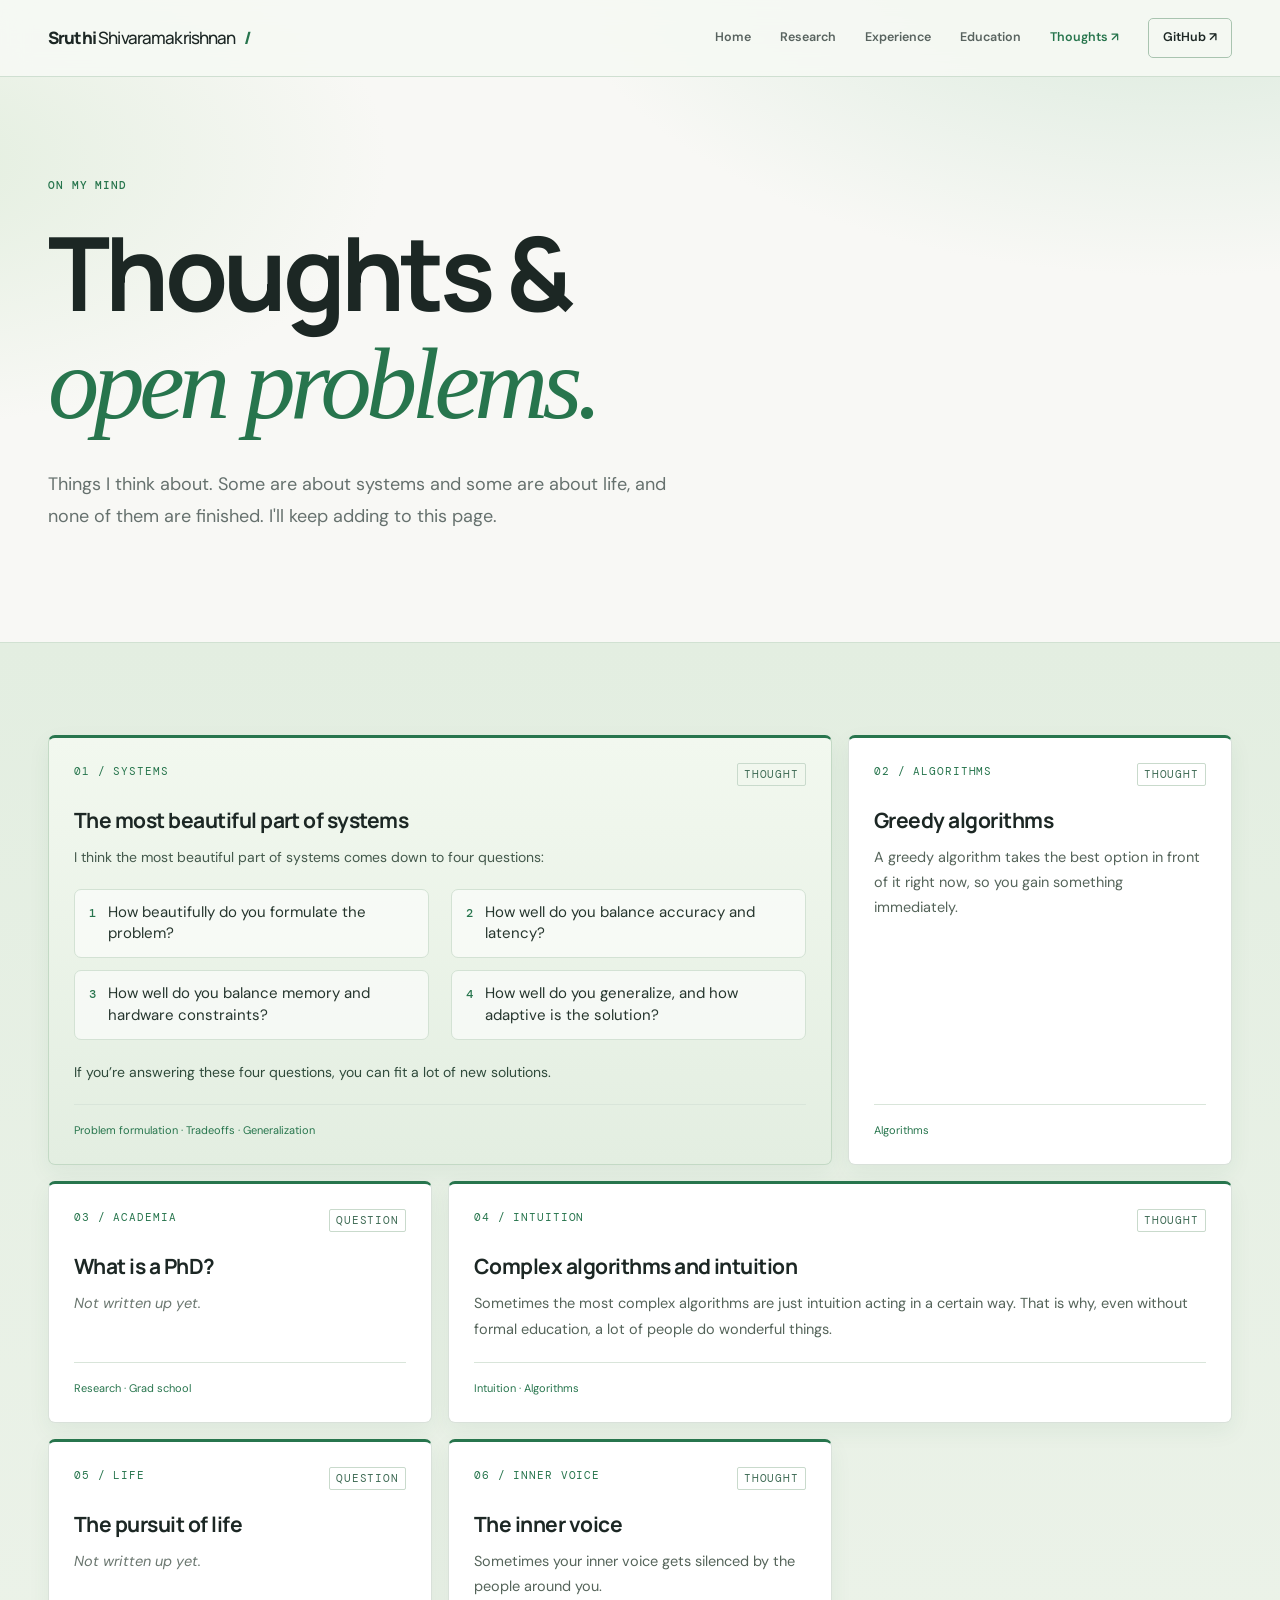
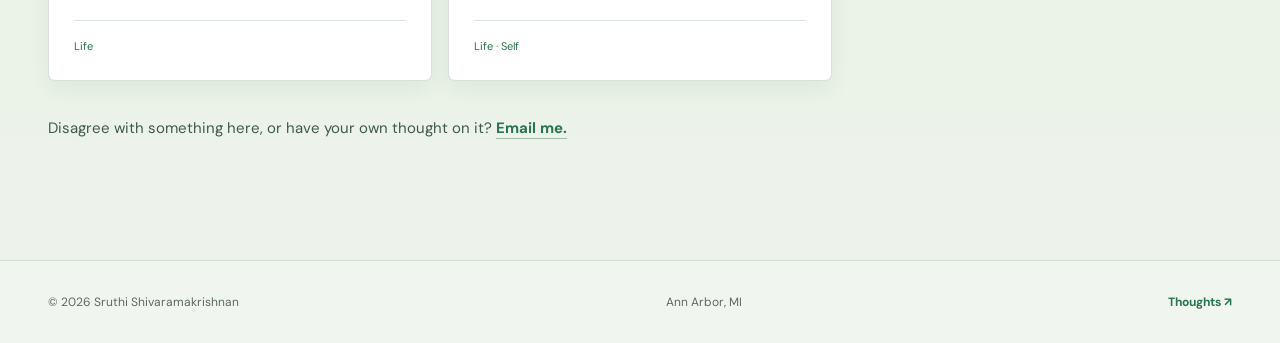
==== commit d330a892: "Add versioning to stylesheet and script links Updated the stylesheet and script links to include ver" ====
--- a/thoughts.html
+++ b/thoughts.html
@@ -1,7 +1,7 @@
 <!doctype html>
 <html lang="en">
 <head>
-<meta charset="utf-8"><meta name="viewport" content="width=device-width,initial-scale=1"><meta name="theme-color" content="#f8f8f5"><meta name="description" content="Thoughts and open questions from Sruthi Shivaramakrishnan, about systems, algorithms, and life."><title>Thoughts &amp; open problems | Sruthi Shivaramakrishnan</title><link rel="icon" href="data:image/svg+xml,%3Csvg xmlns=%27http://www.w3.org/2000/svg%27 viewBox=%270 0 64 64%27%3E%3Crect width=%2764%27 height=%2764%27 rx=%2714%27 fill=%27%23162521%27/%3E%3Ctext x=%2732%27 y=%2745%27 font-size=%2740%27 font-family=%27Georgia,serif%27 text-anchor=%27middle%27 fill=%27%23a7d7b6%27%3ES%3C/text%3E%3C/svg%3E"><link rel="preconnect" href="https://fonts.googleapis.com"><link rel="preconnect" href="https://fonts.gstatic.com" crossorigin><link rel="stylesheet" href="https://fonts.googleapis.com/css2?family=DM+Sans:wght@400;500;600;700&family=DM+Mono:wght@400;500&family=Manrope:wght@400;500;600;700;800&display=swap"><link rel="stylesheet" href="style.css"><script src="script.js" defer></script>
+<meta charset="utf-8"><meta name="viewport" content="width=device-width,initial-scale=1"><meta name="theme-color" content="#f8f8f5"><meta name="description" content="Thoughts and open questions from Sruthi Shivaramakrishnan, about systems, algorithms, and life."><title>Thoughts &amp; open problems | Sruthi Shivaramakrishnan</title><link rel="icon" href="data:image/svg+xml,%3Csvg xmlns=%27http://www.w3.org/2000/svg%27 viewBox=%270 0 64 64%27%3E%3Crect width=%2764%27 height=%2764%27 rx=%2714%27 fill=%27%23162521%27/%3E%3Ctext x=%2732%27 y=%2745%27 font-size=%2740%27 font-family=%27Georgia,serif%27 text-anchor=%27middle%27 fill=%27%23a7d7b6%27%3ES%3C/text%3E%3C/svg%3E"><link rel="preconnect" href="https://fonts.googleapis.com"><link rel="preconnect" href="https://fonts.gstatic.com" crossorigin><link rel="stylesheet" href="https://fonts.googleapis.com/css2?family=DM+Sans:wght@400;500;600;700&family=DM+Mono:wght@400;500&family=Manrope:wght@400;500;600;700;800&display=swap"><link rel="stylesheet" href="style.css?v=6"><script src="script.js?v=6" defer></script>
 </head>
 <body>
 <a class="skip-link" href="#main">Skip to content</a>
@@ -13,7 +13,7 @@
 <article class="problem-card"><div class="card-meta"><span>03 / ACADEMIA</span><span class="question-status">QUESTION</span></div><h3>What is a PhD?</h3><p class="soft">Not written up yet.</p><div class="problem-bottom"><span>Research · Grad school</span></div></article>
 <article class="problem-card wide"><div class="card-meta"><span>04 / INTUITION</span><span class="question-status">THOUGHT</span></div><h3>Complex algorithms and intuition</h3><p>Sometimes the most complex algorithms are just intuition acting in a certain way. That is why, even without formal education, a lot of people do wonderful things.</p><div class="problem-bottom"><span>Intuition · Algorithms</span></div></article>
 <article class="problem-card"><div class="card-meta"><span>05 / LIFE</span><span class="question-status">QUESTION</span></div><h3>The pursuit of life</h3><p class="soft">Not written up yet.</p><div class="problem-bottom"><span>Life</span></div></article>
-<article class="problem-card wide"><div class="card-meta"><span>06 / INNER VOICE</span><span class="question-status">THOUGHT</span></div><h3>The inner voice</h3><p>Sometimes your inner voice gets silenced by the people around you.</p><div class="problem-bottom"><span>Life · Self</span></div></article>
+<article class="problem-card wide-d"><div class="card-meta"><span>06 / INNER VOICE</span><span class="question-status">THOUGHT</span></div><h3>The inner voice</h3><p>Sometimes your inner voice gets silenced by the people around you.</p><div class="problem-bottom"><span>Life · Self</span></div></article>
 </div>
 <p class="section-note">Disagree with something here, or have your own thought on it? <a href="mailto:sruths@umich.edu">Email me.</a></p>
 </div></section>
--- a/style.css
+++ b/style.css
@@ -7,3 +7,59 @@
 @media(prefers-reduced-motion:reduce){*,*:before,*:after{scroll-behavior:auto!important;transition:none!important}}
 
 .problem-card.coming{min-height:0}.problem-card.coming p{margin:0}.section-note{margin-top:14px}
+
+/* ---------- green polish ---------- */
+body{background-color:var(--bg);background-image:radial-gradient(900px 480px at 92% -60px,#d6e8d9 0,transparent 70%),radial-gradient(700px 380px at -8% 160px,#e2eede 0,transparent 70%);background-repeat:no-repeat}
+.site-header{background:rgba(246,249,244,.92);border-bottom:1px solid #cfdfd1}
+.wordmark .mark{color:var(--green)}
+.button-dark{background:var(--green);box-shadow:0 6px 16px #27754d30}
+.button-dark:hover{background:#1d5e3c;transform:translateY(-1px)}
+.button-outline{border-color:#9dbba6;color:#1d5e3c}
+.button-outline:hover{background:var(--pale);transform:translateY(-1px)}
+.nav-cv{border-color:#a9c4b0!important}
+.hero-aside{border-top:3px solid var(--green);background:linear-gradient(180deg,#f3f8f0,#ecf3e9);box-shadow:14px 14px 0 #dbe9d8}
+.hero h1 em{color:var(--green)}
+.eyebrow{color:#3f6b55}
+.online-dot{box-shadow:0 0 0 5px #27754d22}
+.quote-band{background:linear-gradient(115deg,#11301f 0%,#1b4a31 55%,#236042 100%)}
+.quote-band .section-index{color:#b5deC0}
+.section-header .section-index::before{content:"";display:inline-block;width:22px;height:2px;background:var(--green);vertical-align:middle;margin-right:10px}
+.section-header h2,.education-grid h2{color:#16281f}
+.research-row{transition:background .2s}
+.research-row:hover h3{color:var(--green)}
+.chip{background:#dcebdc;border-color:#bcd7c0;color:#1d5e3c}
+.chip-neutral{background:#eef0ec;border-color:#d8ddd6;color:#4c5a53}
+.tags span{background:#f0f6ee;border-color:#cfe0d0;color:#3c6a52}
+.timeline-row>span{color:var(--green);font-weight:500}
+.timeline-row{transition:background .2s}
+.timeline-row:hover{background:linear-gradient(90deg,#edf4ea,transparent)}
+.education-strip{background:linear-gradient(180deg,#e1ede0 0%,#ecf3ea 100%);border-top:1px solid #d1e1d2;border-bottom:1px solid #d1e1d2}
+.education-grid>div:not(:first-child){background:#fff;border:1px solid #d3e2d4;border-top:3px solid var(--green);border-radius:8px;padding:26px 26px 22px;box-shadow:0 10px 28px #1d5e3c14}
+.contact{background:linear-gradient(135deg,#1a472f 0%,#27754d 100%);color:#fff;border-radius:16px;padding:72px 64px!important;margin-top:40px;margin-bottom:90px}
+.contact .section-index{color:#bfe6c9}
+.contact h2 em{color:#c9eed3}
+.contact p{color:#e1f0e5}
+.contact .button-dark{background:#fff;color:#1a472f;box-shadow:none}
+.contact .button-dark:hover{background:#eaf5ec}
+.footer{background:#f1f5ef;border-top:1px solid #cfdfd1}
+
+/* thoughts page */
+.thoughts-hero h1 em{color:var(--green)}
+.problems-section{background:linear-gradient(180deg,#e3eee1 0%,#edf3ea 100%);border-top:1px solid #d1e1d2}
+.problem-card{border-top:3px solid var(--green);box-shadow:0 8px 22px #1d5e3c10}
+.problem-card.featured{background:linear-gradient(180deg,#f2f8ef,#e3eee1);border-color:#c3d9c5;border-top-color:var(--green)}
+.problem-card.wide{grid-column:span 2}
+.problem-card .soft{color:#6a766f;font-style:italic}
+.problem-card .lead{margin-bottom:14px!important}
+.four-q{list-style:none;counter-reset:q;margin:6px 0 20px;padding:0;display:grid;grid-template-columns:1fr 1fr;gap:12px 22px}
+.four-q li{counter-increment:q;display:flex;gap:12px;align-items:baseline;font-size:15px;line-height:1.45;color:#26362e;background:#ffffff99;border:1px solid #d3e2d4;border-radius:7px;padding:12px 14px}
+.four-q li::before{content:counter(q);font-family:'DM Mono',monospace;font-size:12px;color:var(--green);font-weight:500}
+.problem-card .closing{font-size:14px!important;color:#2f4a3b!important;margin:0 0 20px!important}
+.section-note{margin-top:36px;font-size:15px;color:#3f5a4a}
+.section-note a{color:var(--green);font-weight:700;border-bottom:1px solid #9dbba6}
+@media(max-width:1000px){.problem-card.wide{grid-column:span 2}}
+@media(max-width:780px){.problem-card.wide{grid-column:auto}.four-q{grid-template-columns:1fr}.contact{padding:48px 26px!important;border-radius:12px;margin-bottom:60px}}
+.problem-card,.problem-card:not(.wide){min-height:190px}
+.problem-card>p{font-size:14.5px;line-height:1.75}
+.problem-card h3{margin:20px 0 10px}
+.problem-bottom{margin-top:auto}
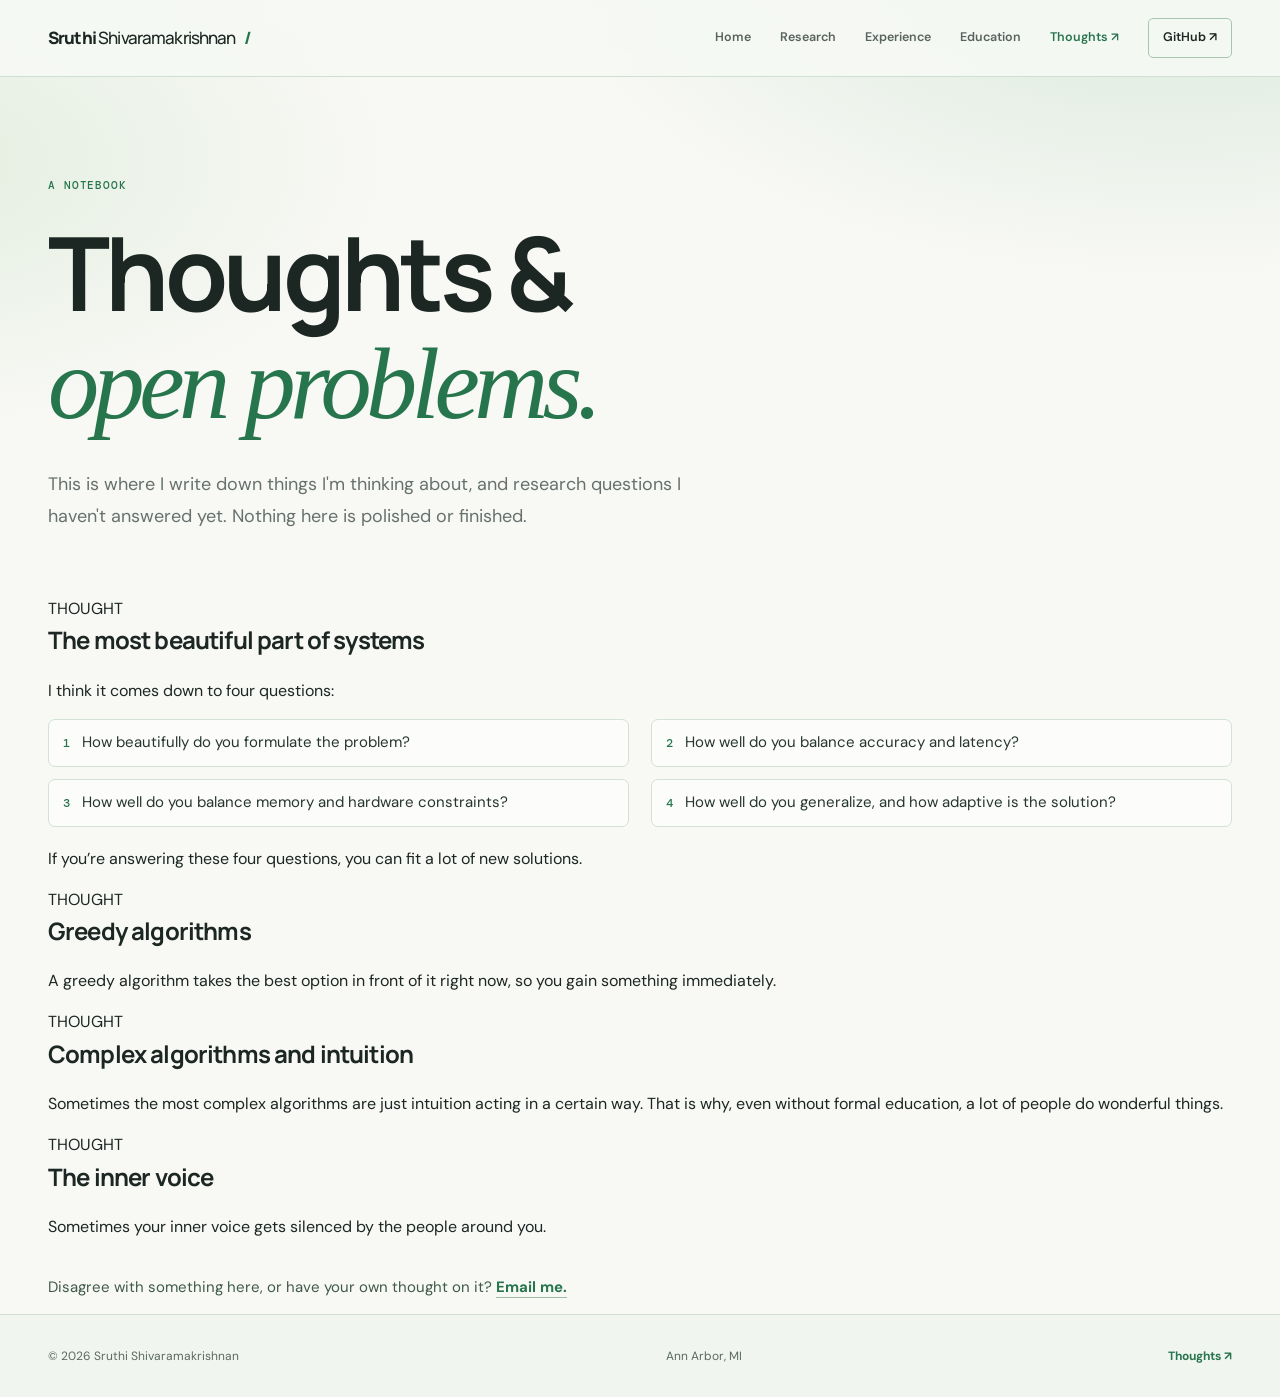
==== commit 05551a90: "Refactor thoughts.html for improved structure Updated the thoughts page layout and content structure" ====
--- a/thoughts.html
+++ b/thoughts.html
@@ -1,21 +1,23 @@
 <!doctype html>
 <html lang="en">
 <head>
-<meta charset="utf-8"><meta name="viewport" content="width=device-width,initial-scale=1"><meta name="theme-color" content="#f8f8f5"><meta name="description" content="Thoughts and open questions from Sruthi Shivaramakrishnan, about systems, algorithms, and life."><title>Thoughts &amp; open problems | Sruthi Shivaramakrishnan</title><link rel="icon" href="data:image/svg+xml,%3Csvg xmlns=%27http://www.w3.org/2000/svg%27 viewBox=%270 0 64 64%27%3E%3Crect width=%2764%27 height=%2764%27 rx=%2714%27 fill=%27%23162521%27/%3E%3Ctext x=%2732%27 y=%2745%27 font-size=%2740%27 font-family=%27Georgia,serif%27 text-anchor=%27middle%27 fill=%27%23a7d7b6%27%3ES%3C/text%3E%3C/svg%3E"><link rel="preconnect" href="https://fonts.googleapis.com"><link rel="preconnect" href="https://fonts.gstatic.com" crossorigin><link rel="stylesheet" href="https://fonts.googleapis.com/css2?family=DM+Sans:wght@400;500;600;700&family=DM+Mono:wght@400;500&family=Manrope:wght@400;500;600;700;800&display=swap"><link rel="stylesheet" href="style.css?v=6"><script src="script.js?v=6" defer></script>
+<meta charset="utf-8"><meta name="viewport" content="width=device-width,initial-scale=1"><meta name="theme-color" content="#f8f8f5"><meta name="description" content="Thoughts and open questions from Sruthi Shivaramakrishnan, about systems, algorithms, and life."><title>Thoughts &amp; open problems | Sruthi Shivaramakrishnan</title><link rel="icon" href="data:image/svg+xml,%3Csvg xmlns=%27http://www.w3.org/2000/svg%27 viewBox=%270 0 64 64%27%3E%3Crect width=%2764%27 height=%2764%27 rx=%2714%27 fill=%27%23162521%27/%3E%3Ctext x=%2732%27 y=%2745%27 font-size=%2740%27 font-family=%27Georgia,serif%27 text-anchor=%27middle%27 fill=%27%23a7d7b6%27%3ES%3C/text%3E%3C/svg%3E"><link rel="preconnect" href="https://fonts.googleapis.com"><link rel="preconnect" href="https://fonts.gstatic.com" crossorigin><link rel="stylesheet" href="https://fonts.googleapis.com/css2?family=DM+Sans:wght@400;500;600;700&family=DM+Mono:wght@400;500&family=Manrope:wght@400;500;600;700;800&display=swap"><link rel="stylesheet" href="style.css?v=11"><script src="script.js?v=6" defer></script>
 </head>
 <body>
 <a class="skip-link" href="#main">Skip to content</a>
 <header class="site-header"><div class="header-inner"><a class="wordmark" href="index.html">Sruthi <span>Shivaramakrishnan</span><span class="mark">/</span></a><button class="mobile-toggle" aria-label="Toggle menu" aria-expanded="false" aria-controls="site-nav">Menu <span>☰</span></button><nav class="nav" id="site-nav" aria-label="Main navigation"><a href="index.html">Home</a><a href="index.html#research">Research</a><a href="index.html#work">Experience</a><a href="index.html#education">Education</a><a class="active" href="thoughts.html" aria-current="page">Thoughts <span class="nav-arrow" aria-hidden="true">↗</span></a><a class="nav-cv" href="https://github.com/sruShiva" target="_blank" rel="noopener">GitHub ↗</a></nav></div></header>
-<main id="main"><section class="thoughts-hero wrap"><span class="section-index">ON MY MIND</span><h1>Thoughts &amp;<br><em>open problems.</em></h1><p>Things I think about. Some are about systems and some are about life, and none of them are finished. I'll keep adding to this page.</p></section>
-<section class="problems-section"><div class="wrap"><div class="problem-grid">
-<article class="problem-card featured wide"><div class="card-meta"><span>01 / SYSTEMS</span><span class="question-status">THOUGHT</span></div><h3>The most beautiful part of systems</h3><p class="lead" style="color:#44594c;font-size:14px;line-height:1.72;margin:0">I think the most beautiful part of systems comes down to four questions:</p><ol class="four-q"><li>How beautifully do you formulate the problem?</li><li>How well do you balance accuracy and latency?</li><li>How well do you balance memory and hardware constraints?</li><li>How well do you generalize, and how adaptive is the solution?</li></ol><p class="closing">If you&rsquo;re answering these four questions, you can fit a lot of new solutions.</p><div class="problem-bottom"><span>Problem formulation · Tradeoffs · Generalization</span></div></article>
-<article class="problem-card"><div class="card-meta"><span>02 / ALGORITHMS</span><span class="question-status">THOUGHT</span></div><h3>Greedy algorithms</h3><p>A greedy algorithm takes the best option in front of it right now, so you gain something immediately.</p><div class="problem-bottom"><span>Algorithms</span></div></article>
-<article class="problem-card"><div class="card-meta"><span>03 / ACADEMIA</span><span class="question-status">QUESTION</span></div><h3>What is a PhD?</h3><p class="soft">Not written up yet.</p><div class="problem-bottom"><span>Research · Grad school</span></div></article>
-<article class="problem-card wide"><div class="card-meta"><span>04 / INTUITION</span><span class="question-status">THOUGHT</span></div><h3>Complex algorithms and intuition</h3><p>Sometimes the most complex algorithms are just intuition acting in a certain way. That is why, even without formal education, a lot of people do wonderful things.</p><div class="problem-bottom"><span>Intuition · Algorithms</span></div></article>
-<article class="problem-card"><div class="card-meta"><span>05 / LIFE</span><span class="question-status">QUESTION</span></div><h3>The pursuit of life</h3><p class="soft">Not written up yet.</p><div class="problem-bottom"><span>Life</span></div></article>
-<article class="problem-card wide-d"><div class="card-meta"><span>06 / INNER VOICE</span><span class="question-status">THOUGHT</span></div><h3>The inner voice</h3><p>Sometimes your inner voice gets silenced by the people around you.</p><div class="problem-bottom"><span>Life · Self</span></div></article>
+<main id="main" class="blog-page notes-page"><section class="thoughts-hero wrap"><span class="section-index">A NOTEBOOK</span><h1>Thoughts &amp;<br><em>open problems.</em></h1><p>This is where I write down things I'm thinking about, and research questions I haven't answered yet. Nothing here is polished or finished.</p></section>
+<div class="wrap">
+<div class="feed">
+<!-- To add a note, copy an <article class="note"> block. Use the tag THOUGHT for a random thought,
+     or <span class="note-tag open">OPEN PROBLEM</span> for a research question or idea you want to test.
+     Optional date: add <time class="note-date">Nov 2026</time> after the tag. Newest notes go at the top. -->
+<article class="note" id="systems"><span class="note-tag">THOUGHT</span><h2>The most beautiful part of systems</h2><p>I think it comes down to four questions:</p><ol class="four-q"><li>How beautifully do you formulate the problem?</li><li>How well do you balance accuracy and latency?</li><li>How well do you balance memory and hardware constraints?</li><li>How well do you generalize, and how adaptive is the solution?</li></ol><p class="pull">If you&rsquo;re answering these four questions, you can fit a lot of new solutions.</p></article>
+<article class="note" id="greedy"><span class="note-tag">THOUGHT</span><h2>Greedy algorithms</h2><p>A greedy algorithm takes the best option in front of it right now, so you gain something immediately.</p></article>
+<article class="note" id="intuition"><span class="note-tag">THOUGHT</span><h2>Complex algorithms and intuition</h2><p>Sometimes the most complex algorithms are just intuition acting in a certain way. That is why, even without formal education, a lot of people do wonderful things.</p></article>
+<article class="note" id="inner-voice"><span class="note-tag">THOUGHT</span><h2>The inner voice</h2><p>Sometimes your inner voice gets silenced by the people around you.</p></article>
 </div>
 <p class="section-note">Disagree with something here, or have your own thought on it? <a href="mailto:sruths@umich.edu">Email me.</a></p>
-</div></section>
+</div>
 </main><footer class="footer"><div class="wrap footer-inner"><span>© <span id="year">2026</span> Sruthi Shivaramakrishnan</span><span>Ann Arbor, MI</span><a href="thoughts.html">Thoughts <span aria-hidden="true">↗</span></a></div></footer>
 </body></html>
--- a/style.css
+++ b/style.css
@@ -63,3 +63,31 @@
 .problem-card>p{font-size:14.5px;line-height:1.75}
 .problem-card h3{margin:20px 0 10px}
 .problem-bottom{margin-top:auto}
+
+/* ---------- layout fixes (v6) ---------- */
+.problem-card.wide-d{grid-column:span 2}
+@media(max-width:1100px){.problem-card.wide-d{grid-column:auto}}
+@media(max-width:1000px){
+  .hero{grid-template-columns:1fr;min-height:auto;padding-top:64px;padding-bottom:72px;gap:44px}
+  .hero-aside{max-width:560px;width:100%}
+}
+@media(max-width:780px){.problem-card.wide-d{grid-column:auto}}
+.thoughts-hero>p{margin-bottom:28px}
+.thoughts-hero{padding-bottom:36px}
+.problems-section{padding-top:64px}
+@media(prefers-reduced-motion:reduce){html{scroll-behavior:auto}*{transition:none!important}}
+
+/* hero without side card (v7) */
+.hero{grid-template-columns:1fr;min-height:0;padding-top:96px;padding-bottom:104px}
+.hero-left{max-width:820px}
+.hero-text{max-width:680px}
+@media(max-width:780px){.hero{padding-top:56px;padding-bottom:64px}}
+
+/* v8: longer "why systems" statement + research header note */
+.quote-band p{max-width:780px;font-size:20px;line-height:1.55}
+#research .section-header>p{max-width:340px;line-height:1.6}
+@media(max-width:780px){.quote-band p{font-size:18px}}
+
+/* v9: repo links */
+.repo-link{display:inline-block;margin-top:16px;font-size:13px;font-weight:700;color:var(--green);border-bottom:1px solid #9dbba6;padding-bottom:1px;transition:border-color .2s,color .2s}
+.repo-link:hover{color:#1d5e3c;border-bottom-color:var(--green)}
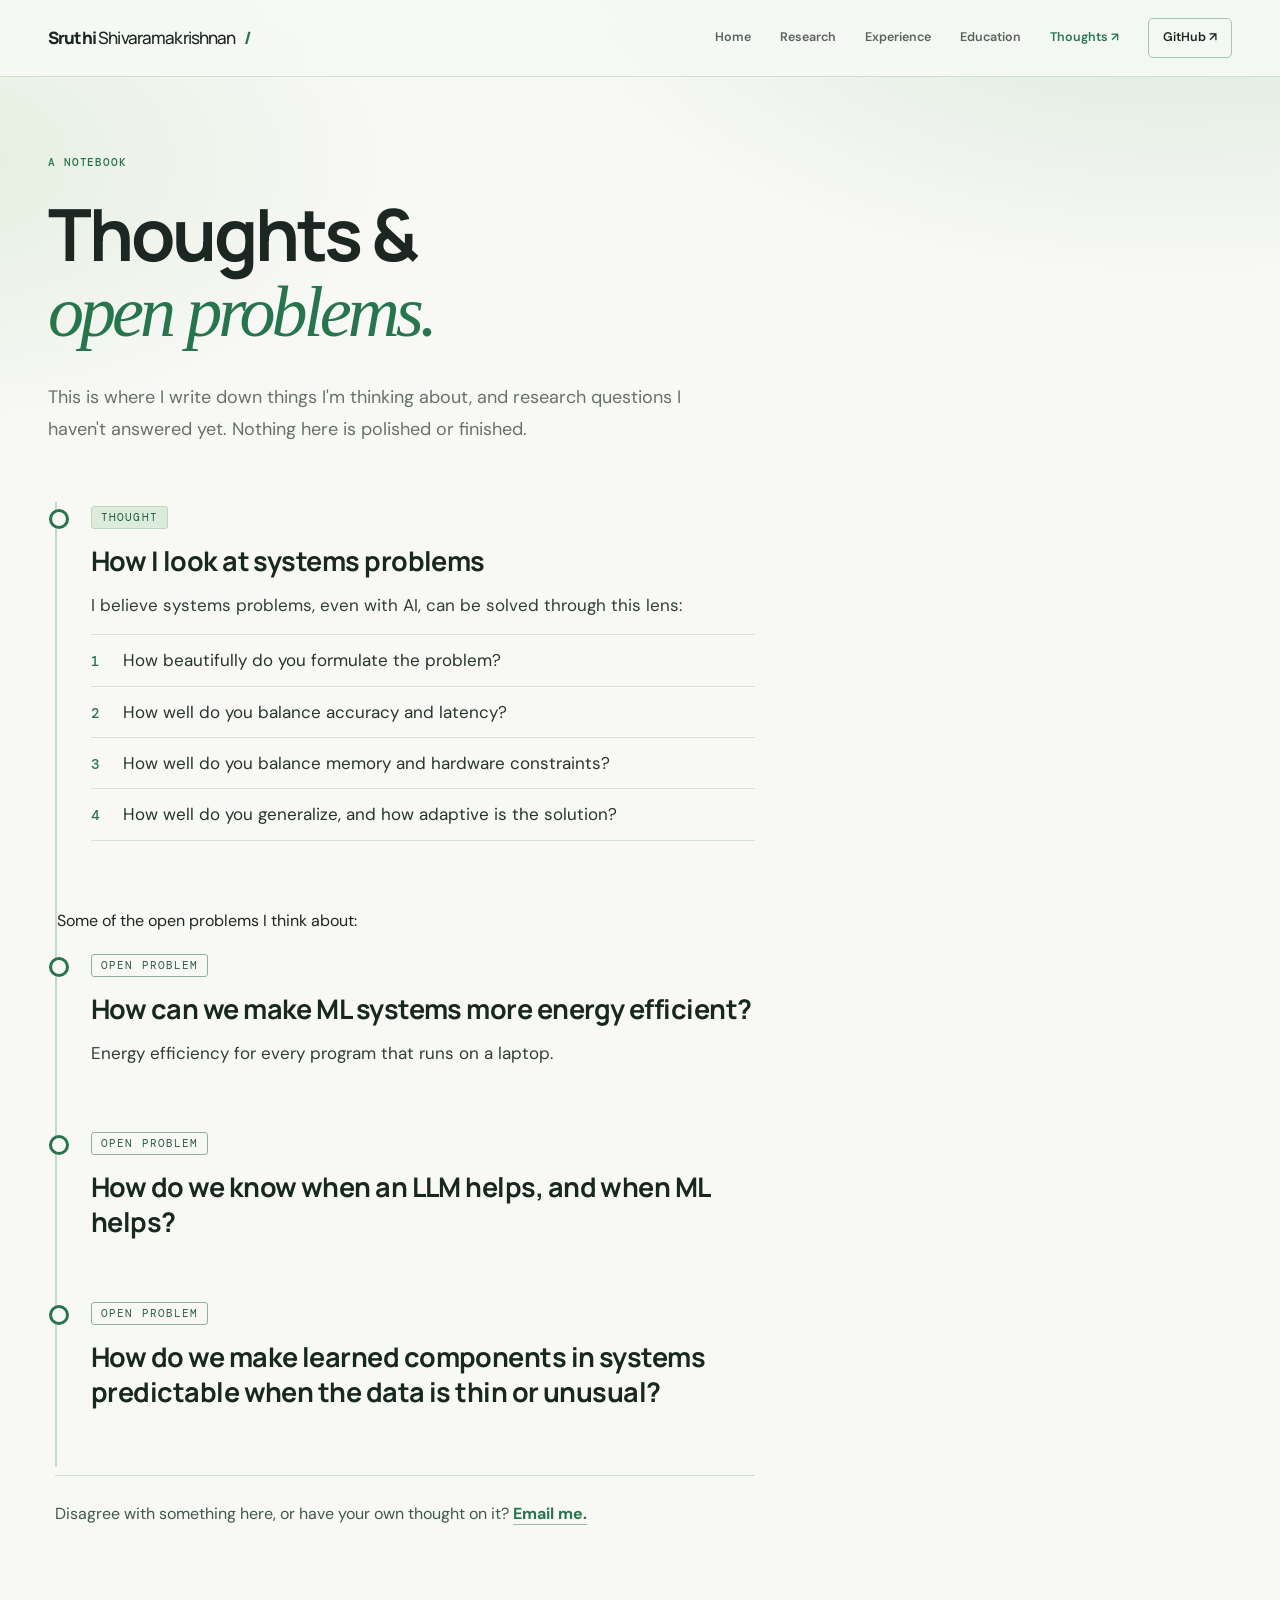
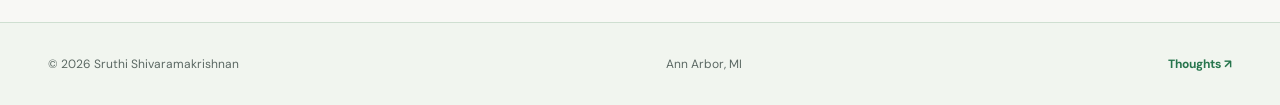
==== commit eac51d76: "Revise thoughts and add new open problems Updated the thoughts.html file to include new thoughts and" ====
--- a/thoughts.html
+++ b/thoughts.html
@@ -1,7 +1,7 @@
 <!doctype html>
 <html lang="en">
 <head>
-<meta charset="utf-8"><meta name="viewport" content="width=device-width,initial-scale=1"><meta name="theme-color" content="#f8f8f5"><meta name="description" content="Thoughts and open questions from Sruthi Shivaramakrishnan, about systems, algorithms, and life."><title>Thoughts &amp; open problems | Sruthi Shivaramakrishnan</title><link rel="icon" href="data:image/svg+xml,%3Csvg xmlns=%27http://www.w3.org/2000/svg%27 viewBox=%270 0 64 64%27%3E%3Crect width=%2764%27 height=%2764%27 rx=%2714%27 fill=%27%23162521%27/%3E%3Ctext x=%2732%27 y=%2745%27 font-size=%2740%27 font-family=%27Georgia,serif%27 text-anchor=%27middle%27 fill=%27%23a7d7b6%27%3ES%3C/text%3E%3C/svg%3E"><link rel="preconnect" href="https://fonts.googleapis.com"><link rel="preconnect" href="https://fonts.gstatic.com" crossorigin><link rel="stylesheet" href="https://fonts.googleapis.com/css2?family=DM+Sans:wght@400;500;600;700&family=DM+Mono:wght@400;500&family=Manrope:wght@400;500;600;700;800&display=swap"><link rel="stylesheet" href="style.css?v=11"><script src="script.js?v=6" defer></script>
+<meta charset="utf-8"><meta name="viewport" content="width=device-width,initial-scale=1"><meta name="theme-color" content="#f8f8f5"><meta name="description" content="Thoughts and open questions from Sruthi Shivaramakrishnan, about systems, algorithms, and life."><title>Thoughts &amp; open problems | Sruthi Shivaramakrishnan</title><link rel="icon" href="data:image/svg+xml,%3Csvg xmlns=%27http://www.w3.org/2000/svg%27 viewBox=%270 0 64 64%27%3E%3Crect width=%2764%27 height=%2764%27 rx=%2714%27 fill=%27%23162521%27/%3E%3Ctext x=%2732%27 y=%2745%27 font-size=%2740%27 font-family=%27Georgia,serif%27 text-anchor=%27middle%27 fill=%27%23a7d7b6%27%3ES%3C/text%3E%3C/svg%3E"><link rel="preconnect" href="https://fonts.googleapis.com"><link rel="preconnect" href="https://fonts.gstatic.com" crossorigin><link rel="stylesheet" href="https://fonts.googleapis.com/css2?family=DM+Sans:wght@400;500;600;700&family=DM+Mono:wght@400;500&family=Manrope:wght@400;500;600;700;800&display=swap"><link rel="stylesheet" href="style.css?v=13"><script src="script.js?v=6" defer></script>
 </head>
 <body>
 <a class="skip-link" href="#main">Skip to content</a>
@@ -11,11 +11,17 @@
 <div class="feed">
 <!-- To add a note, copy an <article class="note"> block. Use the tag THOUGHT for a random thought,
      or <span class="note-tag open">OPEN PROBLEM</span> for a research question or idea you want to test.
-     Optional date: add <time class="note-date">Nov 2026</time> after the tag. Newest notes go at the top. -->
-<article class="note" id="systems"><span class="note-tag">THOUGHT</span><h2>The most beautiful part of systems</h2><p>I think it comes down to four questions:</p><ol class="four-q"><li>How beautifully do you formulate the problem?</li><li>How well do you balance accuracy and latency?</li><li>How well do you balance memory and hardware constraints?</li><li>How well do you generalize, and how adaptive is the solution?</li></ol><p class="pull">If you&rsquo;re answering these four questions, you can fit a lot of new solutions.</p></article>
+     Optional date: add <time class="note-date">Nov 2026</time> after the tag. -->
+<article class="note" id="systems"><span class="note-tag">THOUGHT</span><h2>How I look at systems problems</h2><p>I believe systems problems, even with AI, can be solved through this lens:</p><ol class="four-q"><li>How beautifully do you formulate the problem?</li><li>How well do you balance accuracy and latency?</li><li>How well do you balance memory and hardware constraints?</li><li>How well do you generalize, and how adaptive is the solution?</li></ol></article>
+<p class="feed-label">Some of the open problems I think about:</p>
+<article class="note" id="energy"><span class="note-tag open">OPEN PROBLEM</span><h2>How can we make ML systems more energy efficient?</h2><p>Energy efficiency for every program that runs on a laptop.</p></article>
+<article class="note" id="llm-vs-ml"><span class="note-tag open">OPEN PROBLEM</span><h2>How do we know when an LLM helps, and when ML helps?</h2></article>
+<article class="note" id="predictable-learning"><span class="note-tag open">OPEN PROBLEM</span><h2>How do we make learned components in systems predictable when the data is thin or unusual?</h2></article>
+<!-- Notes removed for now. Move any of these back inside the feed to show them again:
 <article class="note" id="greedy"><span class="note-tag">THOUGHT</span><h2>Greedy algorithms</h2><p>A greedy algorithm takes the best option in front of it right now, so you gain something immediately.</p></article>
 <article class="note" id="intuition"><span class="note-tag">THOUGHT</span><h2>Complex algorithms and intuition</h2><p>Sometimes the most complex algorithms are just intuition acting in a certain way. That is why, even without formal education, a lot of people do wonderful things.</p></article>
 <article class="note" id="inner-voice"><span class="note-tag">THOUGHT</span><h2>The inner voice</h2><p>Sometimes your inner voice gets silenced by the people around you.</p></article>
+-->
 </div>
 <p class="section-note">Disagree with something here, or have your own thought on it? <a href="mailto:sruths@umich.edu">Email me.</a></p>
 </div>
--- a/style.css
+++ b/style.css
@@ -91,3 +91,53 @@
 /* v9: repo links */
 .repo-link{display:inline-block;margin-top:16px;font-size:13px;font-weight:700;color:var(--green);border-bottom:1px solid #9dbba6;padding-bottom:1px;transition:border-color .2s,color .2s}
 .repo-link:hover{color:#1d5e3c;border-bottom-color:var(--green)}
+
+/* ---------- v10: blog-style thoughts page ---------- */
+.blog-page .thoughts-hero{padding-bottom:28px}
+.blog-page .thoughts-hero>p{margin-bottom:0}
+.blog-layout{display:grid;grid-template-columns:minmax(0,720px) 240px;gap:96px;justify-content:start;align-items:start;padding-top:36px;padding-bottom:96px}
+.posts{grid-column:1;grid-row:1;min-width:0}
+.post-index{grid-column:2;grid-row:1;position:sticky;top:110px;border-left:2px solid var(--green);padding:2px 0 2px 20px}
+.post-index h3{font-family:'DM Mono',monospace;font-size:11px;letter-spacing:.12em;font-weight:500;color:#3f6b55;margin:0 0 14px}
+.post-index ol{list-style:none;margin:0 0 22px;padding:0;display:grid;gap:10px}
+.post-index ol a{font-size:15px;line-height:1.4;color:#44594c}
+.post-index ol a:hover{color:var(--green);text-decoration:underline}
+.post-index .back-home{font-size:14px;font-weight:700;color:var(--green)}
+.post{padding:48px 0;border-top:1px solid #cfdfd1;scroll-margin-top:100px}
+.post:first-of-type{border-top:0;padding-top:12px}
+.post-tag{font-family:'DM Mono',monospace;font-size:11px;letter-spacing:.12em;color:var(--green);margin:0 0 12px}
+.post h2{font-size:clamp(27px,3.4vw,38px);line-height:1.2;letter-spacing:-.03em;color:#16281f;margin:0 0 20px}
+.post p{font-size:18px;line-height:1.85;color:#2f3f36;margin:0 0 18px;max-width:none}
+.post .four-q{display:block;margin:8px 0 26px;padding:0;list-style:none;counter-reset:q}
+.post .four-q li{display:flex;gap:16px;align-items:baseline;background:none;border:0;border-bottom:1px solid #d6e3d7;border-radius:0;padding:15px 0;font-size:18px;line-height:1.55;color:#26362e;counter-increment:q}
+.post .four-q li:first-child{border-top:1px solid #d6e3d7}
+.post .four-q li::before{content:counter(q);flex:0 0 auto;font-family:'DM Mono',monospace;font-size:14px;color:var(--green);font-weight:500;width:18px}
+.post .pull{border-left:3px solid var(--green);padding:4px 0 4px 22px;font-family:Georgia,'Times New Roman',serif;font-style:italic;font-size:21px;line-height:1.6;color:#1d5e3c;margin-top:8px}
+.blog-page .section-note{margin-top:20px;padding-top:28px;border-top:1px solid #cfdfd1;font-size:16px}
+@media(max-width:1000px){
+  .blog-layout{grid-template-columns:minmax(0,1fr);gap:20px;padding-top:12px}
+  .post-index{grid-column:1;grid-row:1;position:static;border-left:0;border-top:1px solid #cfdfd1;border-bottom:1px solid #cfdfd1;padding:18px 0}
+  .post-index ol{margin-bottom:14px}
+  .posts{grid-row:2}
+}
+@media(max-width:540px){.post p,.post .four-q li{font-size:17px}.post .pull{font-size:19px}.post{padding:36px 0}}
+.post p.post-tag{font-family:'DM Mono',monospace;font-size:11px;letter-spacing:.12em;line-height:1.4;color:var(--green);margin:0 0 12px}
+.blog-page .thoughts-hero{padding-top:72px}
+.blog-page .thoughts-hero h1{font-size:clamp(42px,6vw,72px);line-height:1.05}
+
+/* ---------- v11: notebook-style notes feed ---------- */
+.notes-page .feed{max-width:700px;margin:28px 0 0 7px;border-left:2px solid #c7dac9}
+.note{position:relative;padding:2px 0 46px 34px;scroll-margin-top:100px}
+.note::before{content:"";position:absolute;left:-8px;top:7px;width:14px;height:14px;border-radius:50%;background:var(--bg);border:3px solid var(--green)}
+.note-tag{display:inline-block;font-family:'DM Mono',monospace;font-size:11px;letter-spacing:.1em;line-height:1;padding:5px 9px;border-radius:3px;background:#dcebdc;border:1px solid #bcd7c0;color:#1d5e3c}
+.note-tag.open{background:transparent;border-color:#8fb39a;color:#2f5e45}
+.note-date{margin-left:12px;font-family:'DM Mono',monospace;font-size:12px;color:#5b6863}
+.note h2{font-size:clamp(22px,2.6vw,27px);line-height:1.3;letter-spacing:-.02em;color:#16281f;margin:14px 0 12px}
+.note p{font-size:17px;line-height:1.8;color:#2f3f36;margin:0 0 14px}
+.note .four-q{display:block;list-style:none;margin:10px 0 22px;padding:0;counter-reset:q}
+.note .four-q li{display:flex;gap:16px;align-items:baseline;background:none;border:0;border-bottom:1px solid #d6e3d7;border-radius:0;padding:12px 0;font-size:17px;line-height:1.55;color:#26362e;counter-increment:q}
+.note .four-q li:first-child{border-top:1px solid #d6e3d7}
+.note .four-q li::before{content:counter(q);flex:0 0 auto;width:16px;font-family:'DM Mono',monospace;font-size:14px;color:var(--green)}
+.note .pull{border-left:3px solid var(--green);padding:3px 0 3px 20px;font-family:Georgia,'Times New Roman',serif;font-style:italic;font-size:20px;line-height:1.6;color:#1d5e3c}
+.notes-page .section-note{max-width:700px;margin:8px 0 96px 7px;padding-top:26px;border-top:1px solid #cfdfd1}
+@media(max-width:540px){.note{padding-left:24px}.note p,.note .four-q li{font-size:16px}.note .pull{font-size:18px}}
